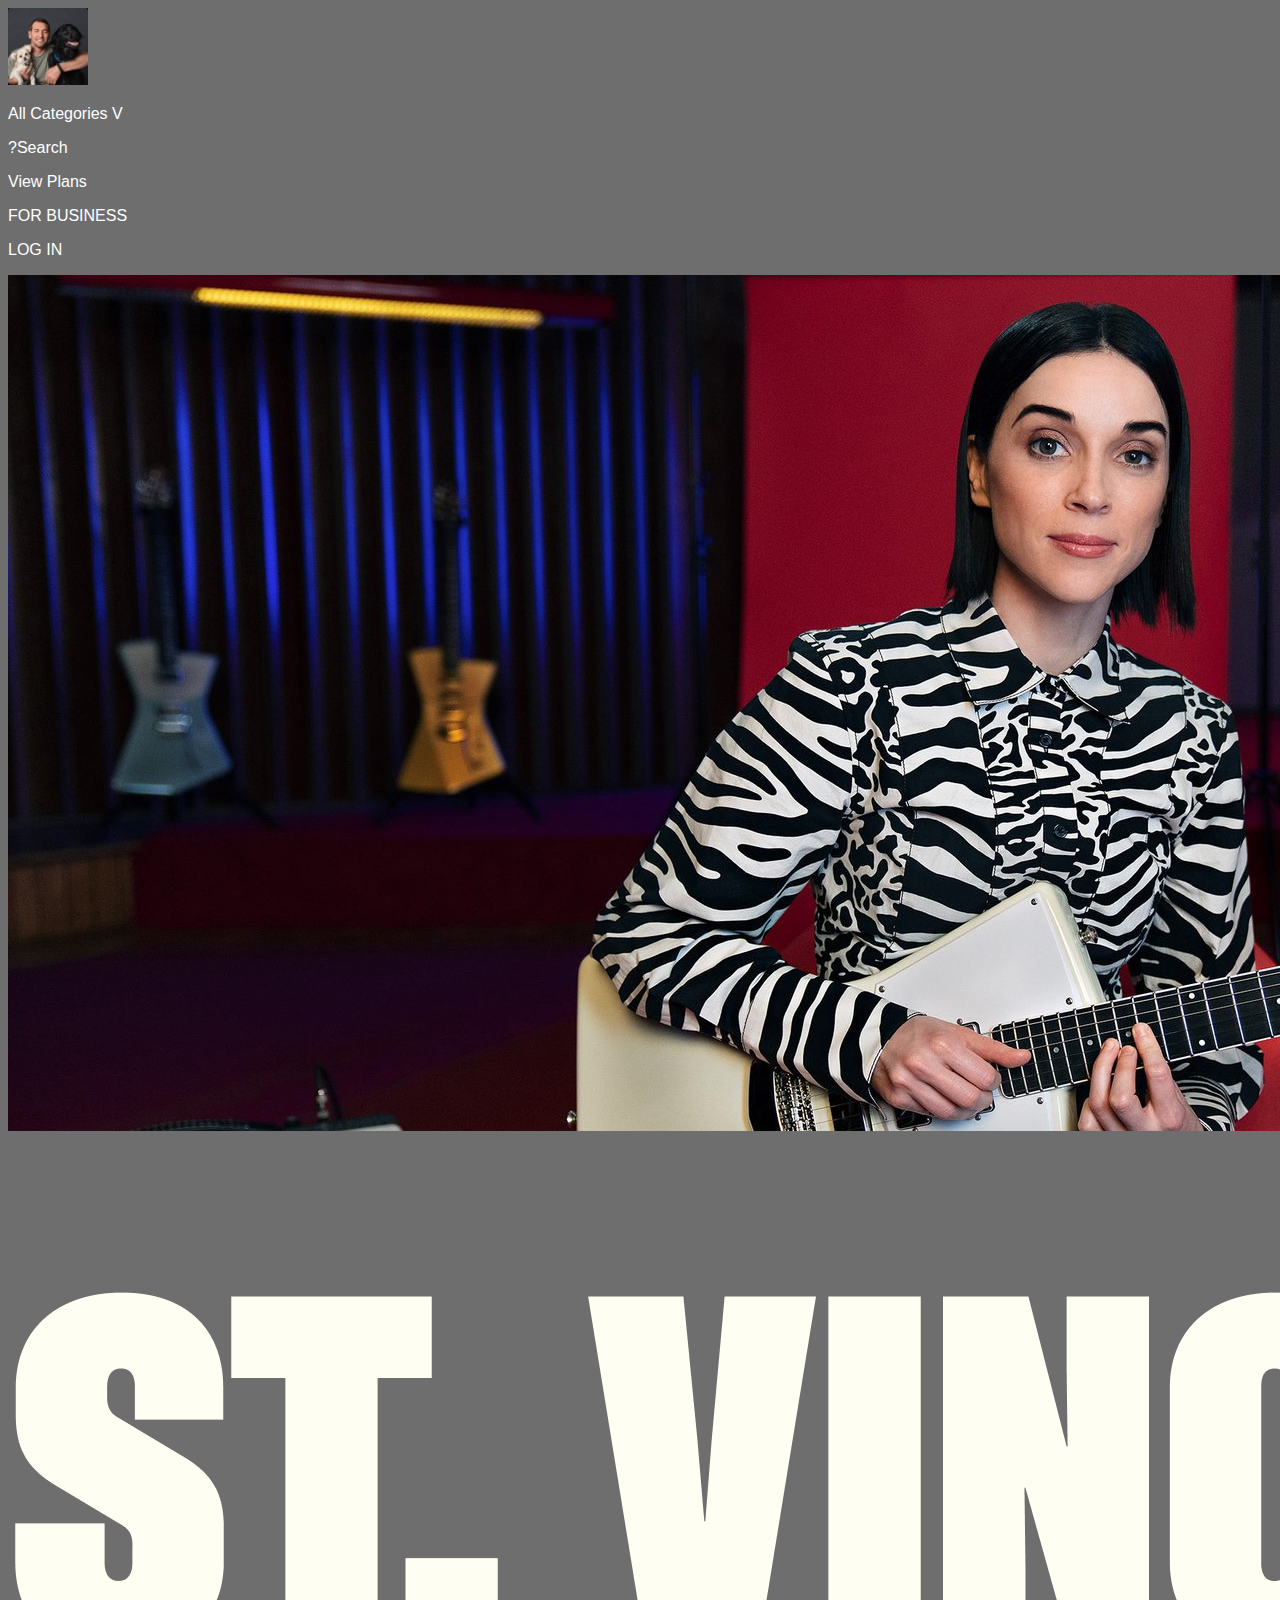
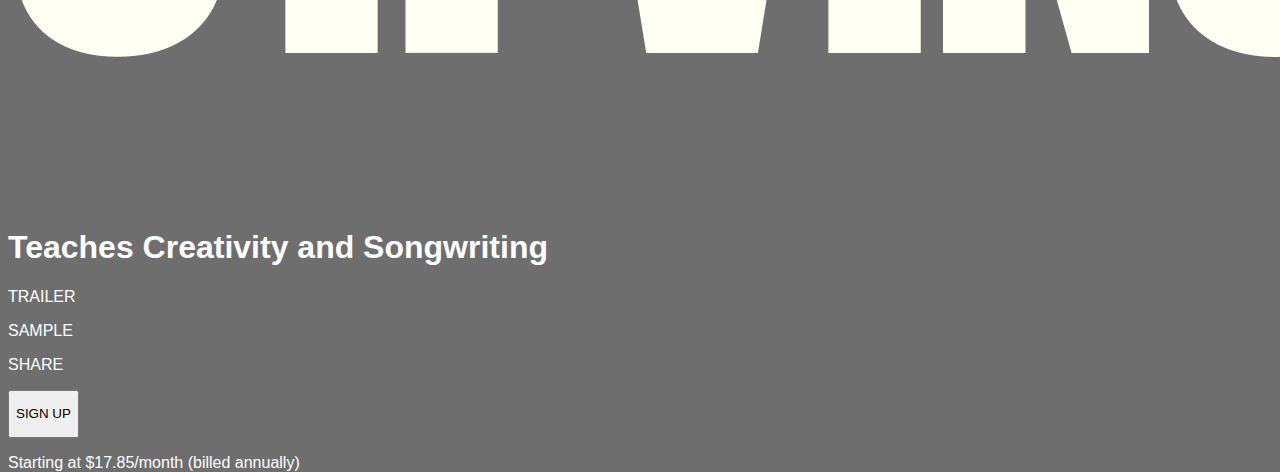
==== pagina2.html @ d699eecd "Empecé a hacer la segunda página, pero sigo sin poner los iconos" ====
<!DOCTYPE html>
<html lang="en">
<head>

    <meta charset="UTF-8">
    <meta http-equiv="X-UA-Compatible" content="IE=edge">
    <meta name="viewport" content="width=device-width, initial-scale=1.0">
    <link rel="stylesheet" href="estilopagina2.css">
    <title>MasterClass | St. Vincent Teaches Creativity and Songwriting</title>

</head>
    <!--| --------------------------------------------------------- |-->
    <!--| ---------------------------------------- |-->
    <!--| ----------------------- |-->
<body>
    

    <header>

        <nav>

            <div class="nav-div_contenedor_nav">


                <div>
                    <img src="imagenes/miniatura1.jpg" alt="logo masterclass">
                </div>

                <!--| ----------------------------------- |-->

                <div>


                    <p>All Categories <span>V</span></p>
                    <!--| ----------------------- |-->
                    <p><span>?</span>Search</p>
                    <!--| ----------------------- |-->
                    <p>View Plans</p>


                </div>

                <!--| ----------------------------------- |-->

                <div>


                    <p>FOR BUSINESS</p>
                    <!--| ----------------------- |-->
                    <p>LOG IN</p>    


                </div>


            </div>

        </nav>


        <!--| ----------------------------------- |-->

        <div id="portada" class="contenedor">


            <img src="St Vincent/Imagenes/Portada St Vincent.jpg" alt="St. Vincent">
            <!--| ----------------------- |-->
            <div id="portada-div_contenedor_titulos">


                <div>


                    <img src="St Vincent/Imagenes/Letras/Sr Vincent Letras.png" alt="Titulo St. Vincent">


                </div>

                <!--| ----------------------------------- |-->

                <div>
                    <!--| barra |-->
                </div>

                <!--| ----------------------------------- |-->

                <div>


                    <h1>
                        Teaches Creativity and Songwriting
                    </h1>


                </div>


            </div>

            <!--| ----------------------------------- |-->

            <div id="portada-div_contenedor_botones">


                <div>


                    <div>
                        <!--| imagen svg |-->
                    </div>

                    <!--| ----------------------------------- |-->

                    <div>
                        <p>TRAILER</p>
                    </div>


                </div>

                <!--| ----------------------------------- |-->

                <div>

    
                    <div>
                        <!--| imagen svg |-->
                    </div>

                    <!--| ----------------------------------- |-->

                    <div>
                        <p>SAMPLE</p>
                    </div>
    

                </div>

                <!--| ----------------------------------- |-->

                <div>

        
                    <div>
                        <!--| imagen svg |-->
                    </div>

                    <!--| ----------------------------------- |-->

                    <div>
                        <p>SHARE</p>
                    </div> 
        

                </div>


            </div>

            <!--| ----------------------------------- |-->

            <div class="contenedor">


                <div>
                    <button class="boton_rojo">
                        <p>SIGN UP</p>
                    </button>
                </div>

                <!--| ----------------------------------- |-->

                <div>
                    <p>Starting at $17.85/month (billed annually)</p>
                </div>


            </div>


        </div>

    </header>


    <!--| --------------------------------------------------------- |-->


    <main>


    </main>


</body>
</html>
---- estilopagina2.css ----
*{
    font-family: "Sohne", "Helvetica", "Arial", sans-serif;
}
*::selection{
    background-color: rgba(255, 255, 255, 0.507);
}
html, body{
    height: 100%;
}
body{
    background-color: rgb(110, 110, 110);
    color:#ffffff
}

/*-------------------------||-------------------------*/

/*-------------------------||-------------------------*/
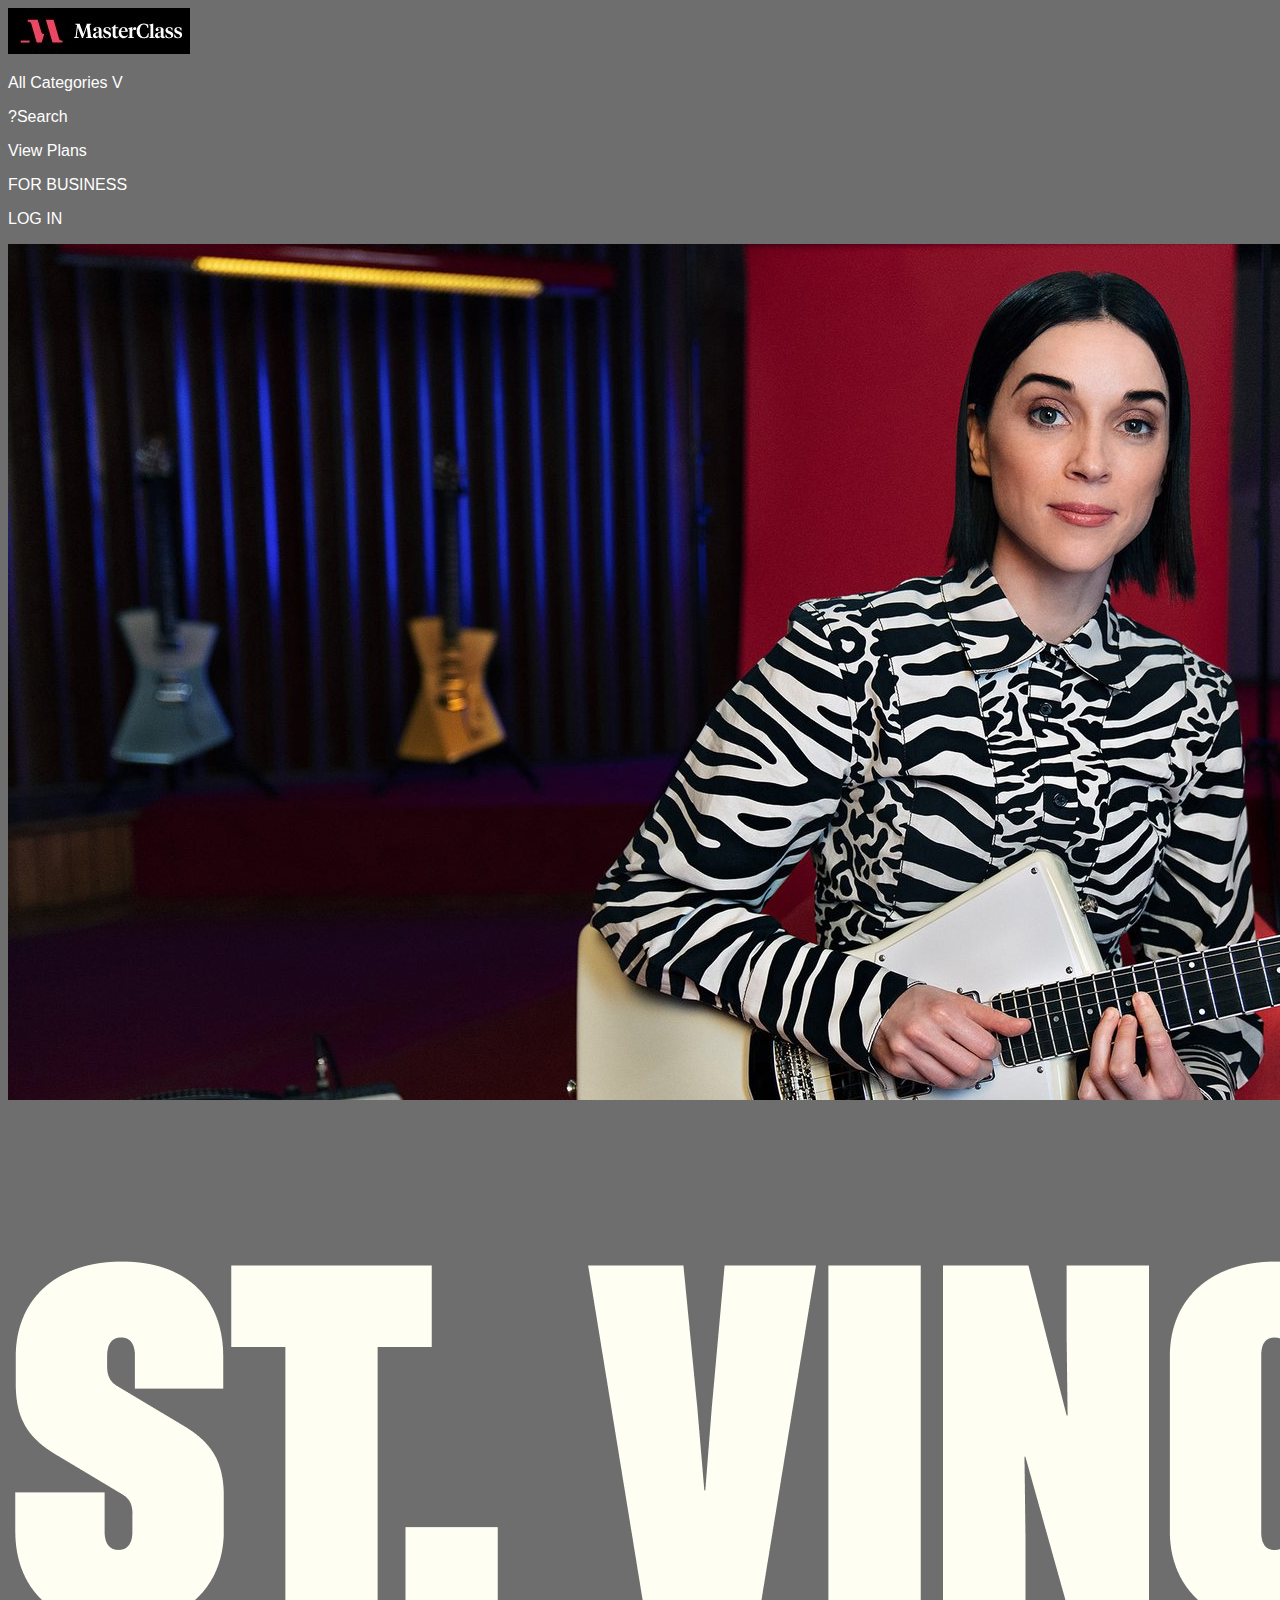
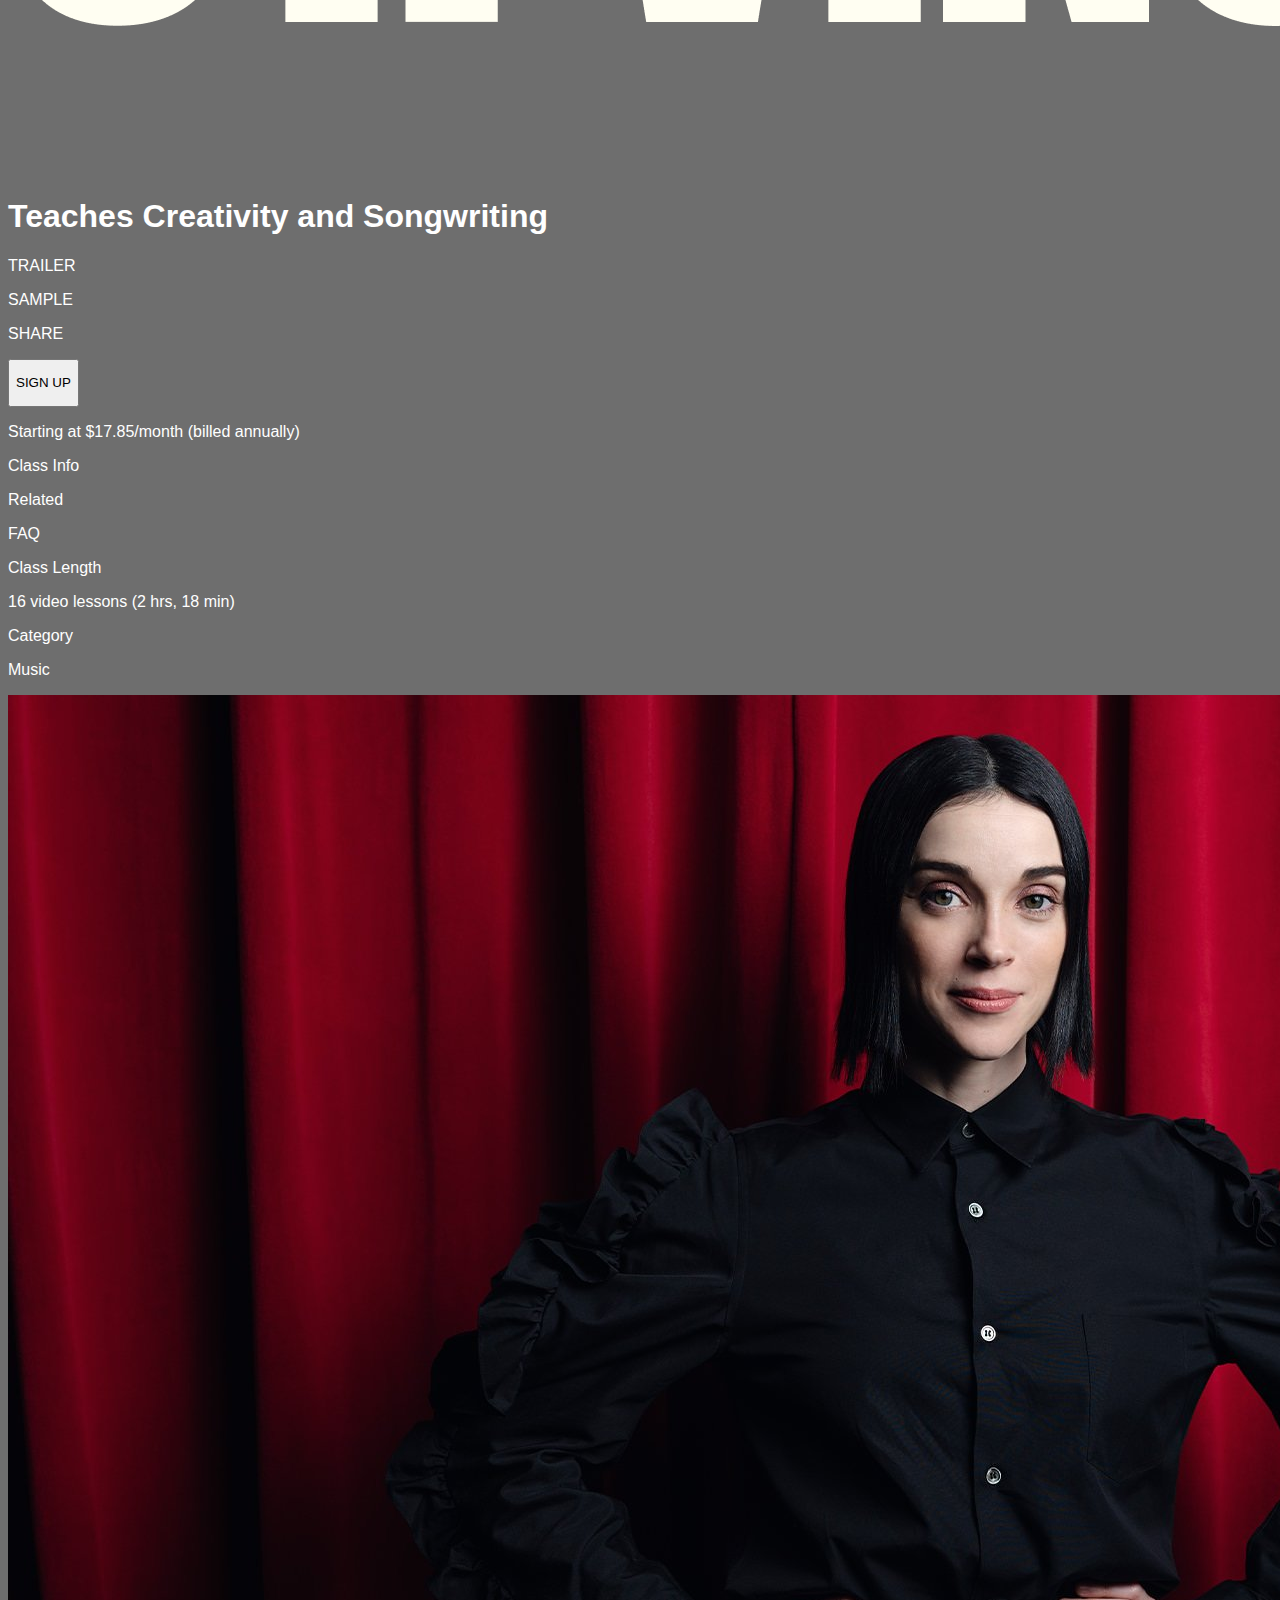
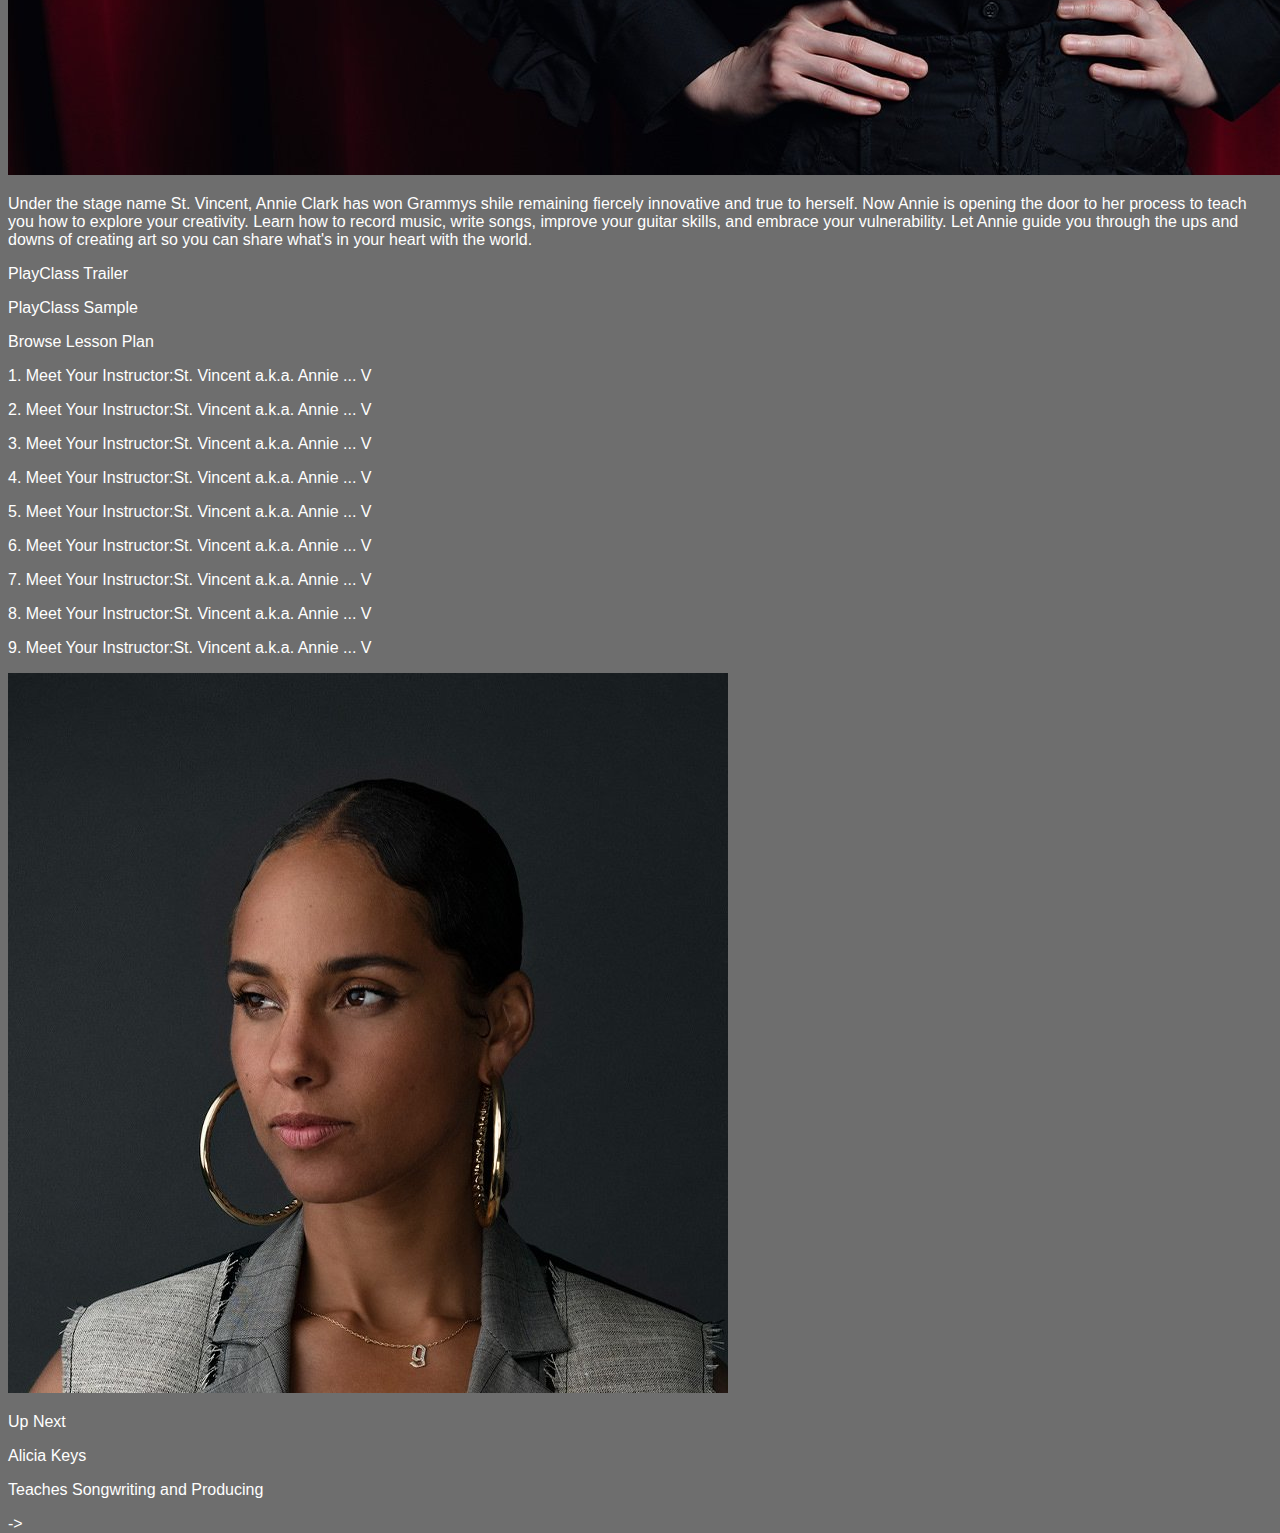
==== commit 73f8ba73: "hice la portada y la primera section" ====
--- a/pagina2.html
+++ b/pagina2.html
@@ -23,31 +23,31 @@
 
 
                 <div>
-                    <img src="imagenes/miniatura1.jpg" alt="logo masterclass">
-                </div>
-
-                <!--| ----------------------------------- |-->
-
-                <div>
-
-
-                    <p>All Categories <span>V</span></p>
+                    <img src="imagenes/logo.jpg" alt="logo masterclass">
+                </div>
+
+                <!--| ----------------------------------- |-->
+
+                <div>
+
+
+                    <p class="texto_blanco">All Categories <span>V</span></p>
                     <!--| ----------------------- |-->
-                    <p><span>?</span>Search</p>
+                    <p class="texto_blanco"><span>?</span>Search</p>
                     <!--| ----------------------- |-->
-                    <p>View Plans</p>
-
-
-                </div>
-
-                <!--| ----------------------------------- |-->
-
-                <div>
-
-
-                    <p>FOR BUSINESS</p>
+                    <p class="texto_blanco">View Plans</p>
+
+
+                </div>
+
+                <!--| ----------------------------------- |-->
+
+                <div>
+
+
+                    <p class="texto_blanco">FOR BUSINESS</p>
                     <!--| ----------------------- |-->
-                    <p>LOG IN</p>    
+                    <p class="texto_blanco">LOG IN</p>    
 
 
                 </div>
@@ -87,7 +87,7 @@
                 <div>
 
 
-                    <h1>
+                    <h1 class="texto_blanco">
                         Teaches Creativity and Songwriting
                     </h1>
 
@@ -106,13 +106,13 @@
 
 
                     <div>
-                        <!--| imagen svg |-->
+                        <!--| imagen trailer svg |-->
                     </div>
 
                     <!--| ----------------------------------- |-->
 
                     <div>
-                        <p>TRAILER</p>
+                        <p class="texto_blanco">TRAILER</p>
                     </div>
 
 
@@ -124,13 +124,13 @@
 
     
                     <div>
-                        <!--| imagen svg |-->
+                        <!--| imagen sample svg |-->
                     </div>
 
                     <!--| ----------------------------------- |-->
 
                     <div>
-                        <p>SAMPLE</p>
+                        <p class="texto_blanco">SAMPLE</p>
                     </div>
     
 
@@ -142,13 +142,13 @@
 
         
                     <div>
-                        <!--| imagen svg |-->
+                        <!--| imagen share svg |-->
                     </div>
 
                     <!--| ----------------------------------- |-->
 
                     <div>
-                        <p>SHARE</p>
+                        <p class="texto_blanco">SHARE</p>
                     </div> 
         
 
@@ -164,14 +164,14 @@
 
                 <div>
                     <button class="boton_rojo">
-                        <p>SIGN UP</p>
+                        <p class="texto_blanco">SIGN UP</p>
                     </button>
                 </div>
 
                 <!--| ----------------------------------- |-->
 
                 <div>
-                    <p>Starting at $17.85/month (billed annually)</p>
+                    <p class="texto_gris_claro">Starting at $17.85/month (billed annually)</p>
                 </div>
 
 
@@ -189,6 +189,272 @@
     <main>
 
 
+
+        <nav>
+
+    
+            <div id="nav-main-contenedor_nav">
+
+
+                    <div>
+                        <p>
+                            Class Info
+                        </p>
+
+                    </div>
+
+                    <!--| ----------------------- |-->
+                    <div>
+
+                        <p>
+                            Related
+                        </p>
+
+                    </div>
+
+                    <!--| ----------------------- |-->
+                    <div>
+
+                        <p>
+                            FAQ
+                        </p>
+
+                    </div>
+
+
+            </div>
+
+
+        </nav>
+
+
+        <!--| --------------------------------------------------------- |-->
+
+
+        <section class="section">
+
+
+            <div id="Clases-div_contenedor_clases">
+
+
+                <div>
+                    
+
+                    <div>
+                        
+                        <p class="texto_gris">
+                            Class Length
+                        </p>
+                        <!--| ----------------------- |-->
+                        <p class="texto_blanco">
+                            16 video lessons (2 hrs, 18 min)
+                        </p>
+                    
+                    </div>
+
+                    <!--| ----------------------------------- |-->
+
+                    <div>
+                        
+                        <p class="texto_gris">
+                            Category
+                        </p>
+                        <!--| ----------------------- |-->
+                        <p class="texto_blanco">
+                            Music
+                        </p>
+                    
+                    </div>
+
+
+                </div>
+
+                <!--| ----------------------------------- |-->
+
+                <div>
+
+
+                    <div>
+
+
+                        <!--| video |-->
+                        <img src="St Vincent/Imagenes/Portada video.jpg" alt="">
+                        <!--| ----------------------- |-->
+                        <p class="texto_gris">
+                            Under the stage name St. Vincent, Annie Clark has won Grammys shile remaining fiercely innovative and true to herself. Now Annie is opening the door to her process to teach you how to explore your creativity. Learn how to record music, write songs, improve your guitar skills, and embrace your vulnerability. Let Annie guide you through the ups and downs of creating art so you can share what's in your heart with the world.
+                        </p>
+
+
+                    </div>
+
+                    <!--| ----------------------------------- |-->
+
+                    <div>
+
+
+                        <div>
+
+
+                            <div class="contenedor_redondeado_gris">
+
+
+                                <p class="texto_blanco">
+                                    <span>Play</span>Class Trailer
+                                </p>
+
+
+                            </div>
+
+                            <!--| ----------------------- |-->
+
+                            <div class="contenedor_redondeado_gris">
+
+
+                                <p class="texto_blanco">
+                                    <span>Play</span>Class Sample
+                                </p>
+
+
+                            </div>
+
+
+                        </div>
+
+
+                        <!--| ----------------------------------- |-->
+
+
+                        <div>
+
+
+                            <p class="texto_blanco">Browse Lesson Plan</p>
+                            <!--| ----------------------- |-->
+                            <div class="contenedor_redondeado_gris">
+
+
+                                <p class="texto_blanco">
+                                    <span>1.</span>
+                                    Meet Your Instructor:St. Vincent a.k.a. Annie ...
+                                    <span>V</span>
+                                </p>
+                                <!--| ----------------------- |-->
+                                <p class="texto_blanco">
+                                    <span>2.</span>
+                                    Meet Your Instructor:St. Vincent a.k.a. Annie ...
+                                    <span>V</span>
+                                </p>
+                                <!--| ----------------------- |-->
+                                <p class="texto_blanco">
+                                    <span>3.</span>
+                                    Meet Your Instructor:St. Vincent a.k.a. Annie ...
+                                    <span>V</span>
+                                </p>
+                                <!--| ----------------------- |-->
+                                <p class="texto_blanco">
+                                    <span>4.</span>
+                                    Meet Your Instructor:St. Vincent a.k.a. Annie ...
+                                    <span>V</span>
+                                </p>
+                                <!--| ----------------------- |-->
+                                <p class="texto_blanco">
+                                    <span>5.</span>
+                                    Meet Your Instructor:St. Vincent a.k.a. Annie ...
+                                    <span>V</span>
+                                </p>
+                                <!--| ----------------------- |-->
+                                <p class="texto_blanco">
+                                    <span>6.</span>
+                                    Meet Your Instructor:St. Vincent a.k.a. Annie ...
+                                    <span>V</span>
+                                </p>
+                                <!--| ----------------------- |-->
+                                <p class="texto_blanco">
+                                    <span>7.</span>
+                                    Meet Your Instructor:St. Vincent a.k.a. Annie ...
+                                    <span>V</span>
+                                </p>
+                                <!--| ----------------------- |-->
+                                <p class="texto_blanco">
+                                    <span>8.</span>
+                                    Meet Your Instructor:St. Vincent a.k.a. Annie ...
+                                    <span>V</span>
+                                </p>
+                                <!--| ----------------------- |-->
+                                <p class="texto_blanco">
+                                    <span>9.</span>
+                                    Meet Your Instructor:St. Vincent a.k.a. Annie ...
+                                    <span>V</span>
+                                </p>
+
+
+                            </div>
+
+                            <!--| ----------------------- |-->
+
+                            <div>
+
+
+                                <div>
+
+
+                                    <img class="img_redondeada" src="St Vincent/Imagenes/Miniatura siguiente clase.jpg" alt="">
+
+
+                                </div>
+
+                                <!--| ----------------------------------- |-->
+
+                                <div>
+
+
+                                    <div>
+
+
+                                        <p class="texto_gris">Up Next</p>
+                                        <!--| ----------------------- |-->
+                                        <p class="texto_blanco">Alicia Keys</p>
+                                        <!--| ----------------------- |-->
+                                        <p class="texto_gris_claro">Teaches Songwriting and Producing</p>
+
+
+                                    </div>
+
+                                    <!--| ----------------------------------- |-->
+
+                                    <div>
+
+
+                                        <span>-></span>
+
+
+                                    </div>
+                                    
+
+                                </div>
+
+
+                            </div>
+
+
+                        </div>
+
+
+                        <!--| ----------------------------------- |-->
+
+
+                        <div></div>
+
+
+                    </div>
+
+
+                </div>
+
+
+            </div>
+
+
+        </section>
     </main>
 
 
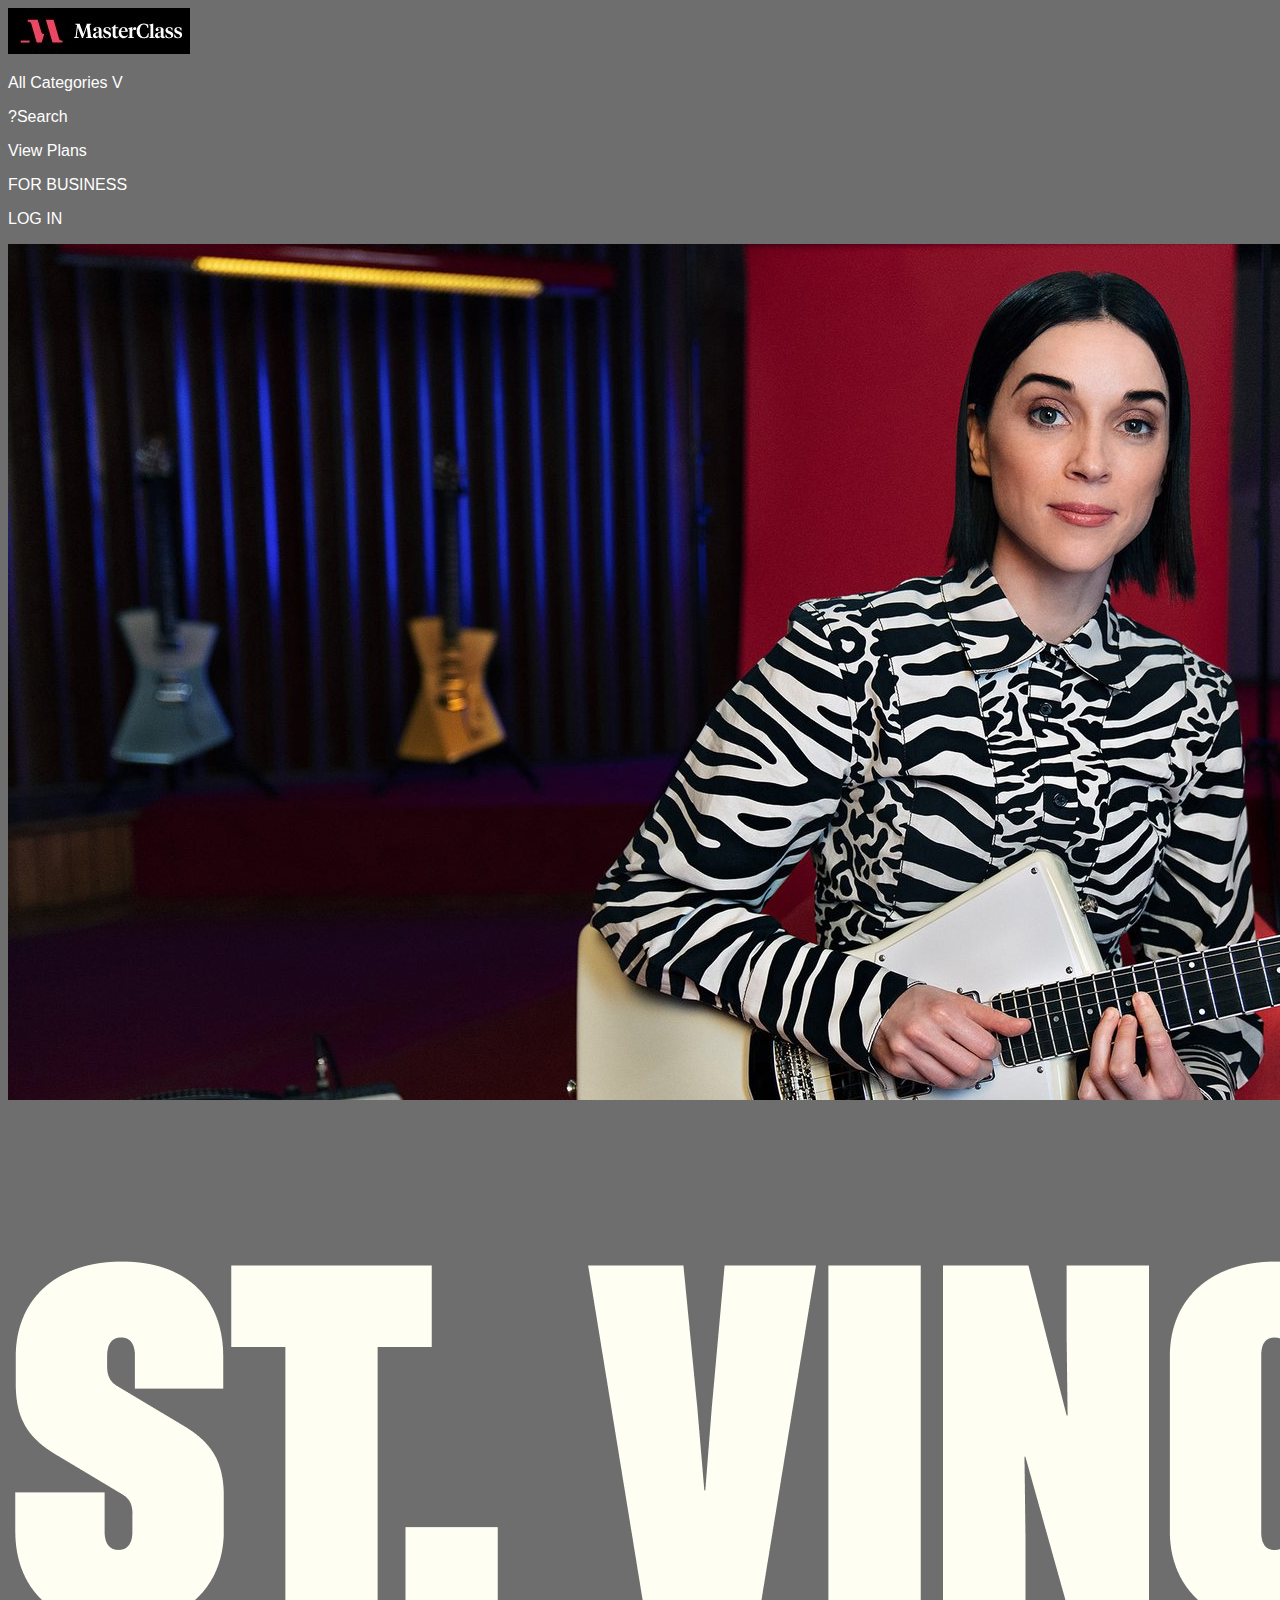
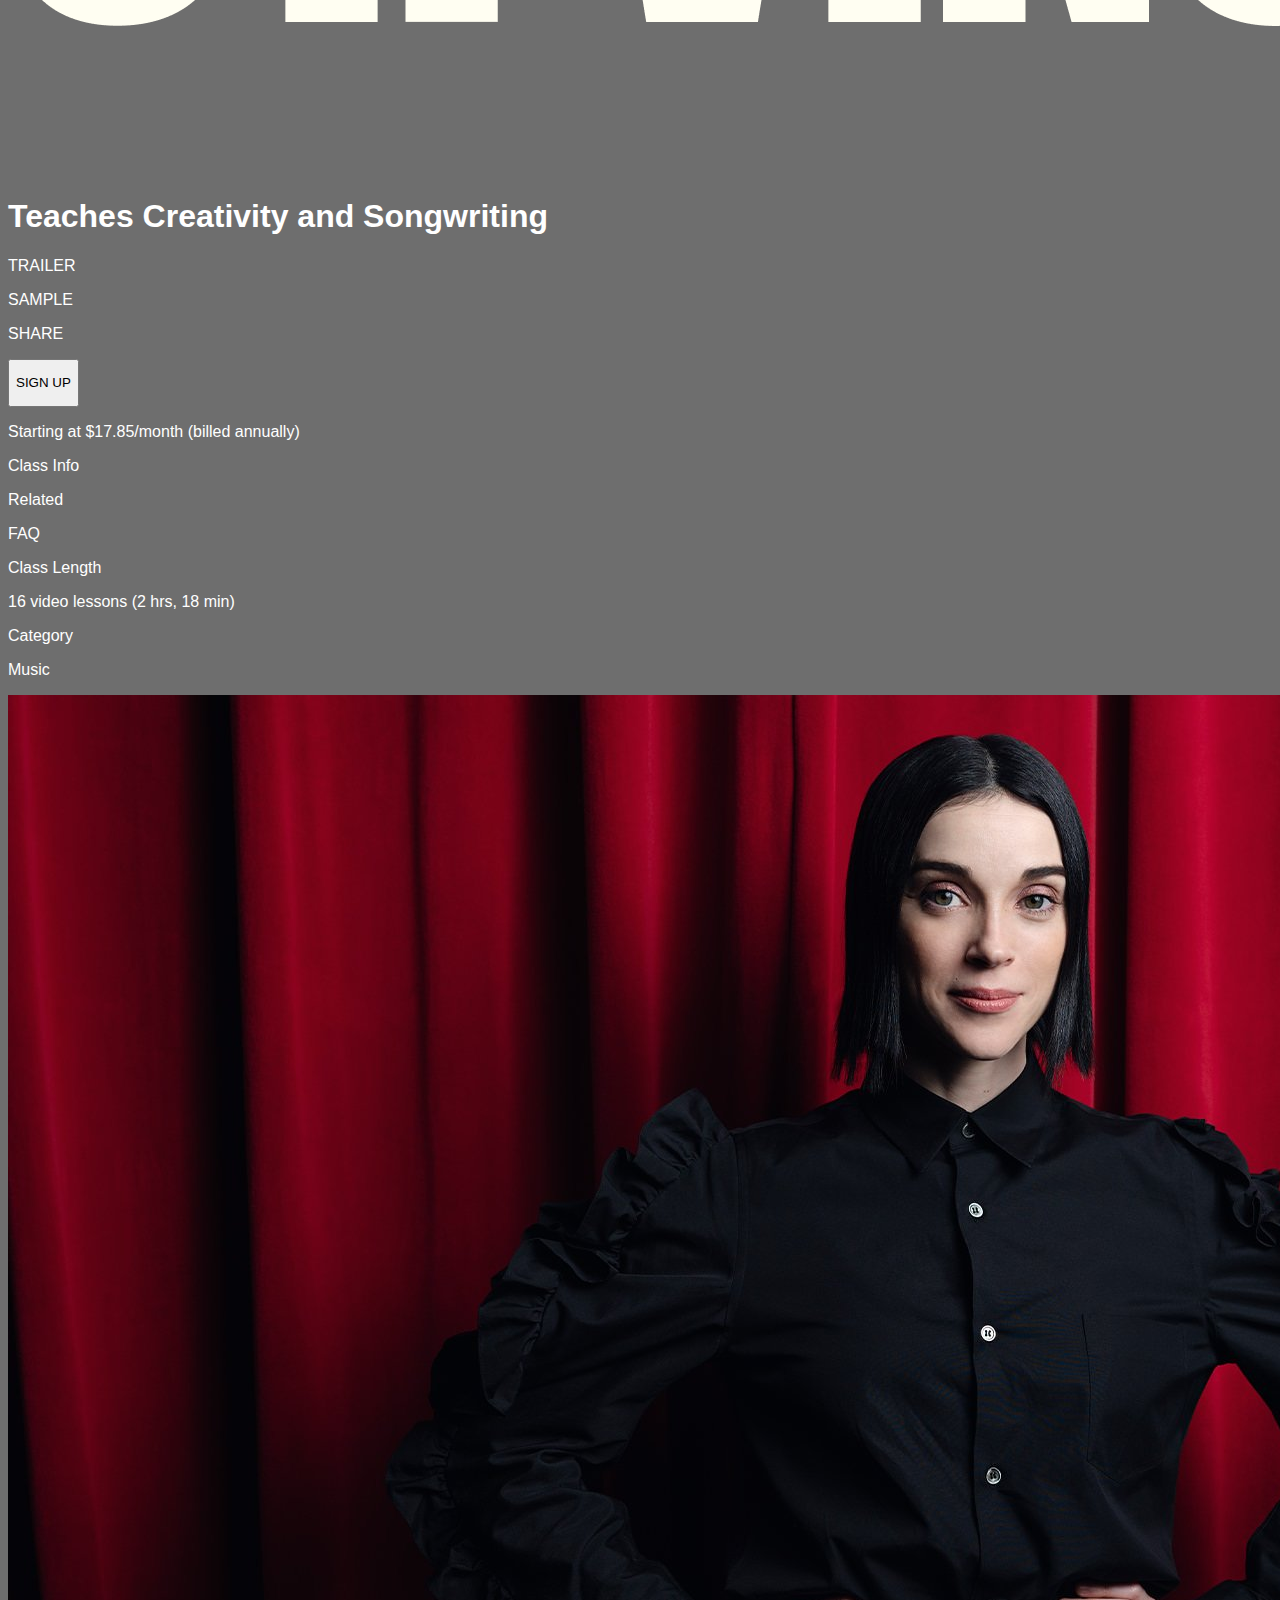
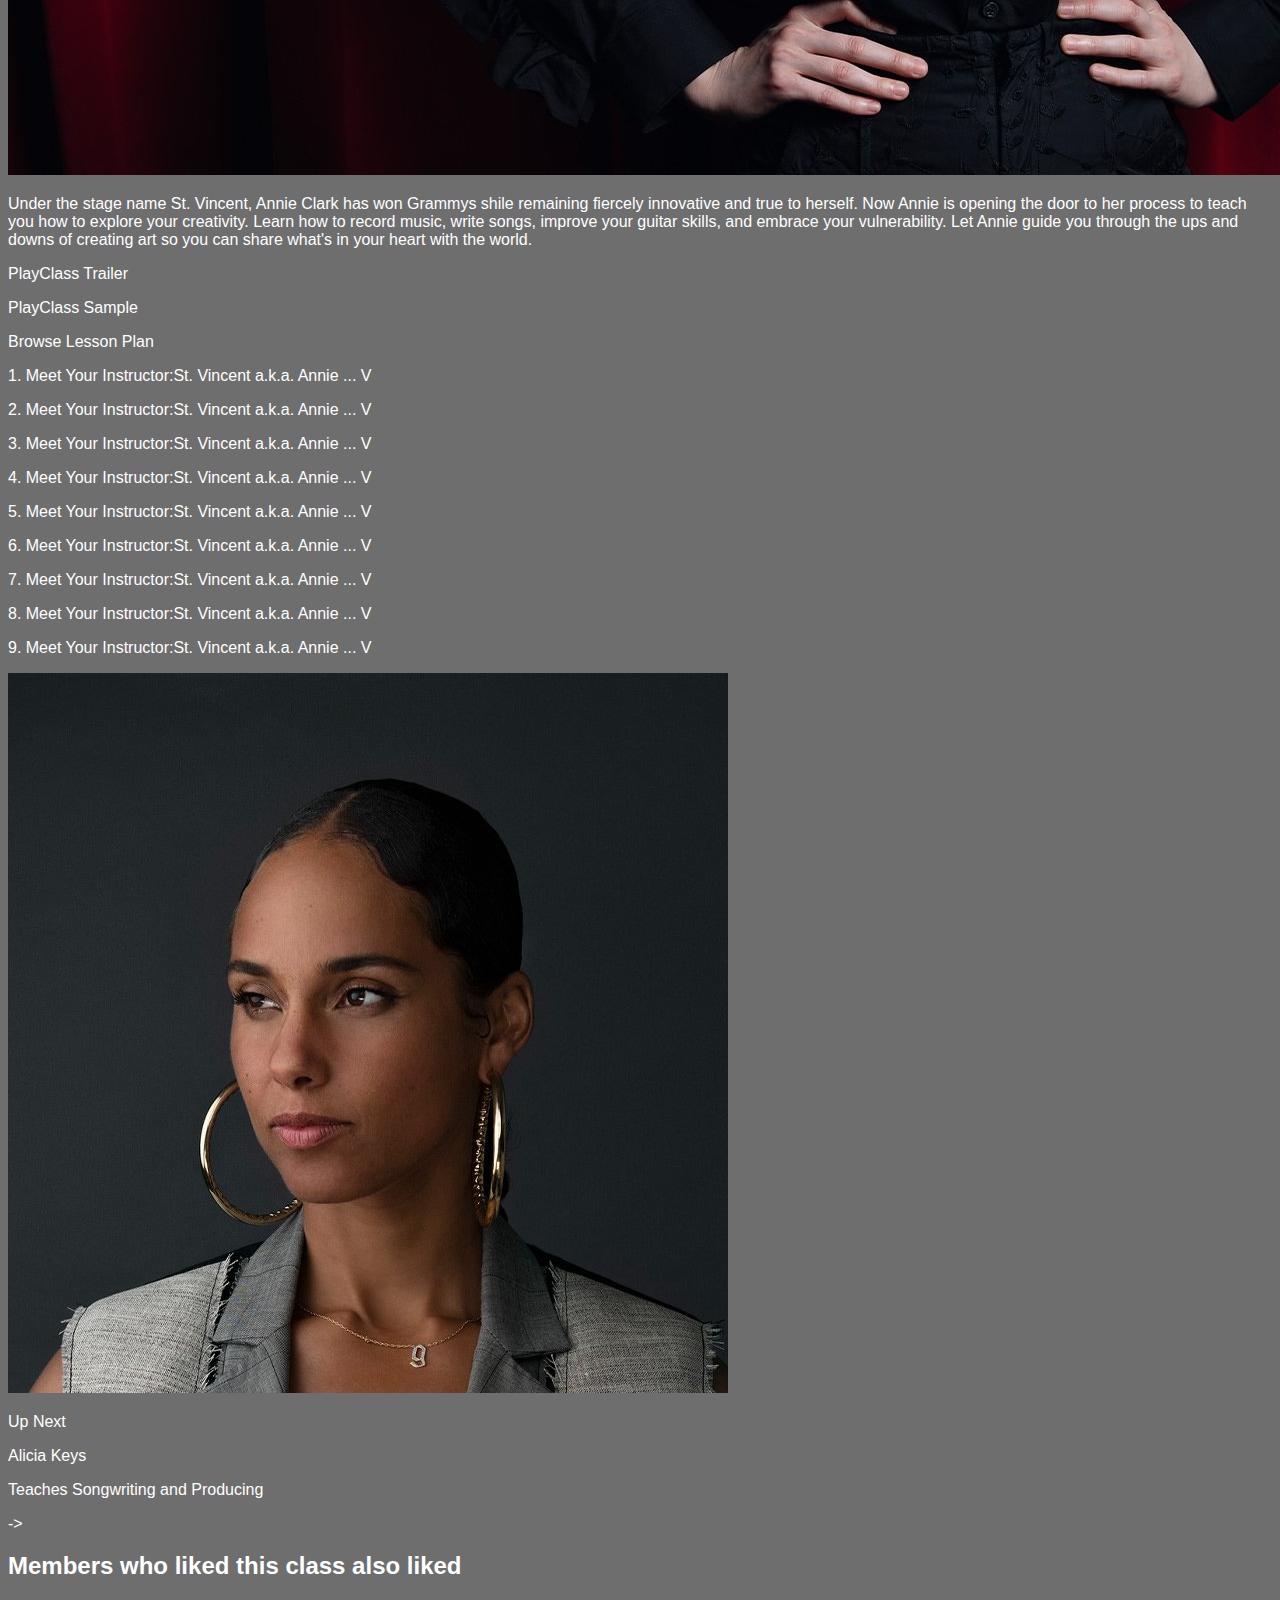
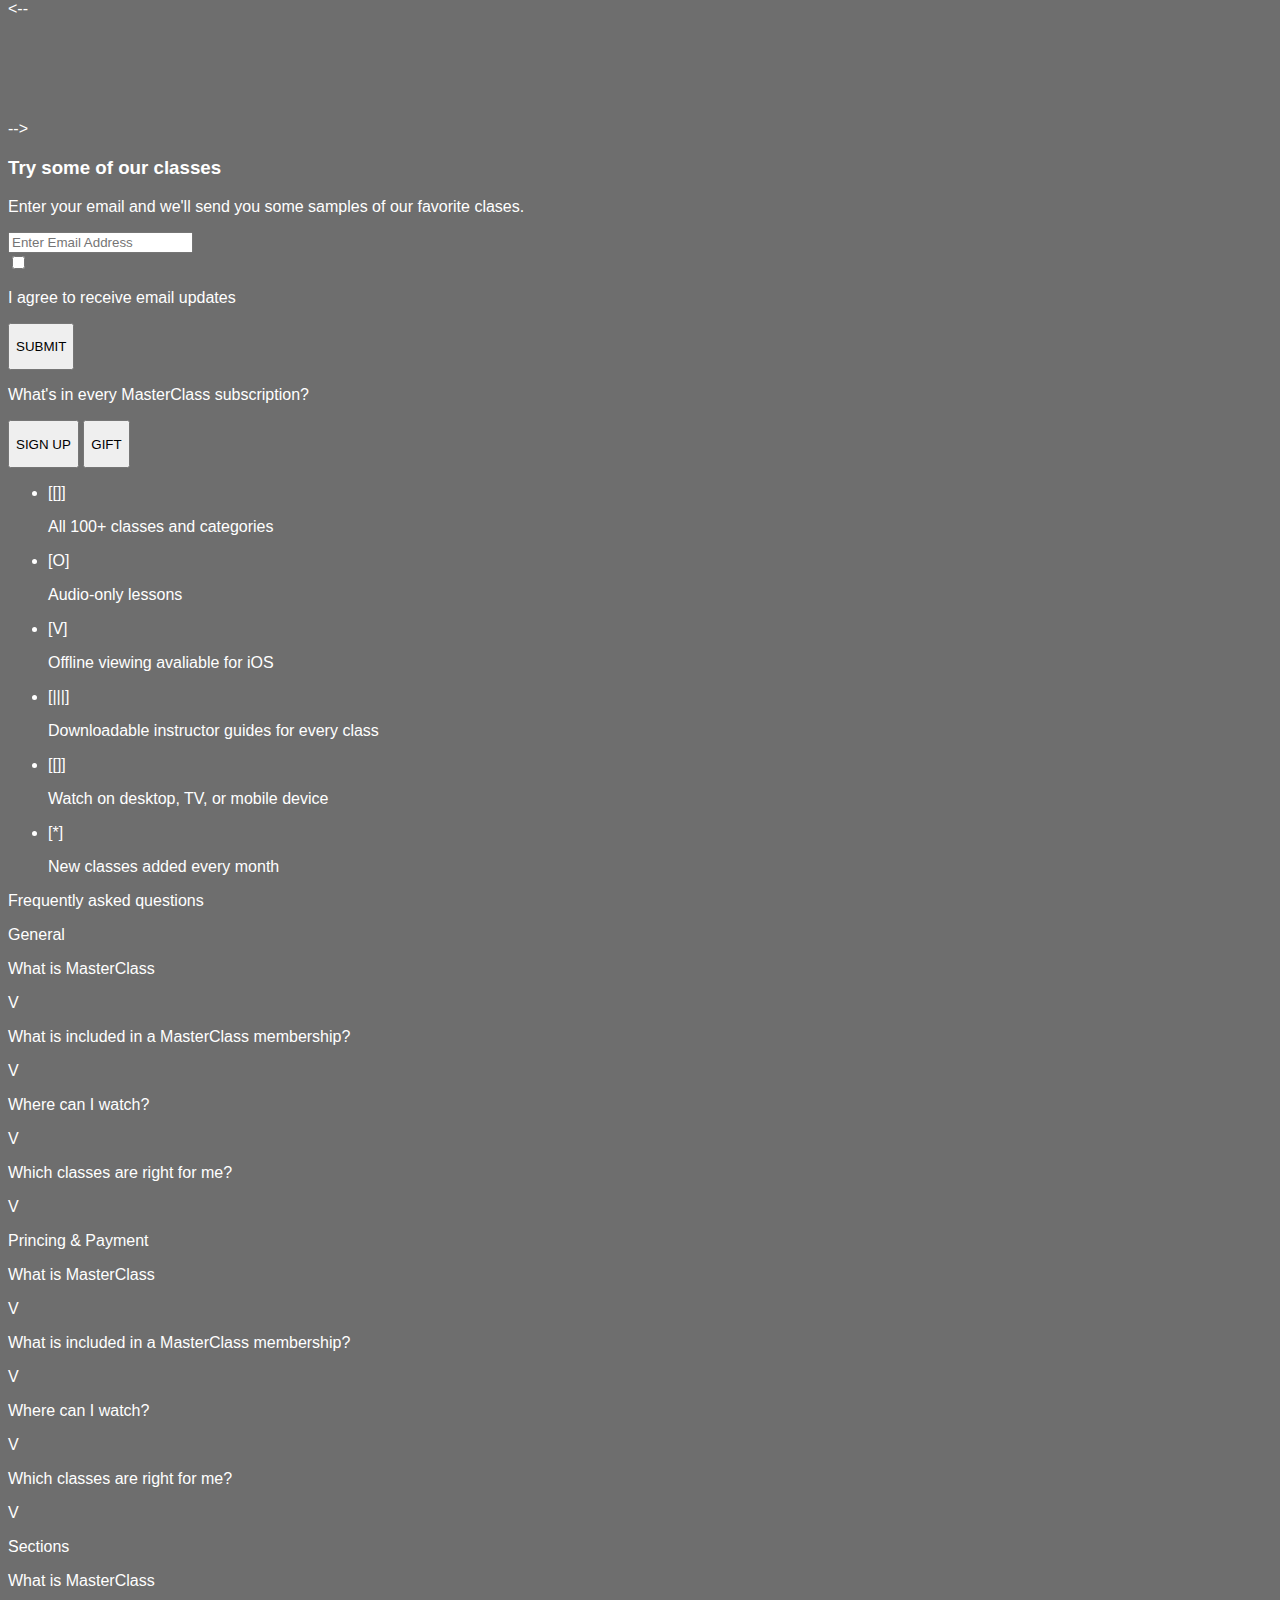
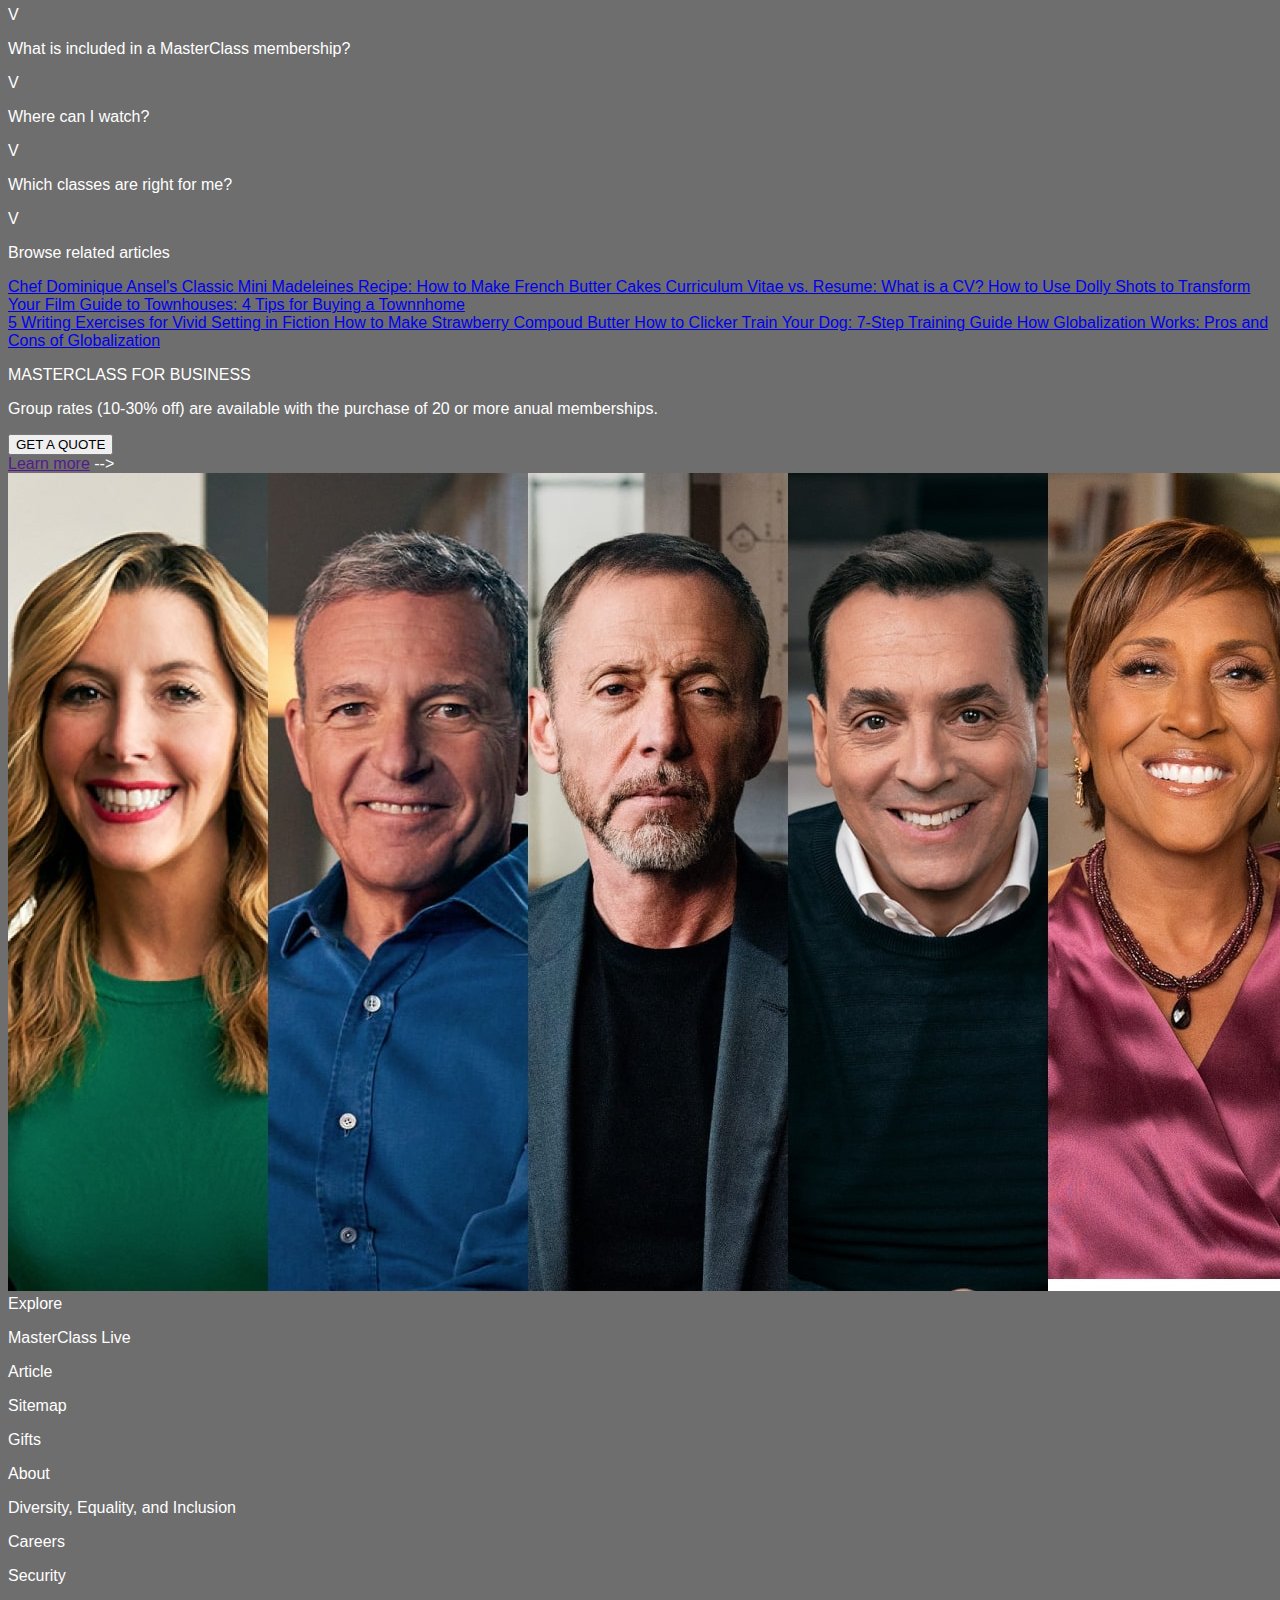
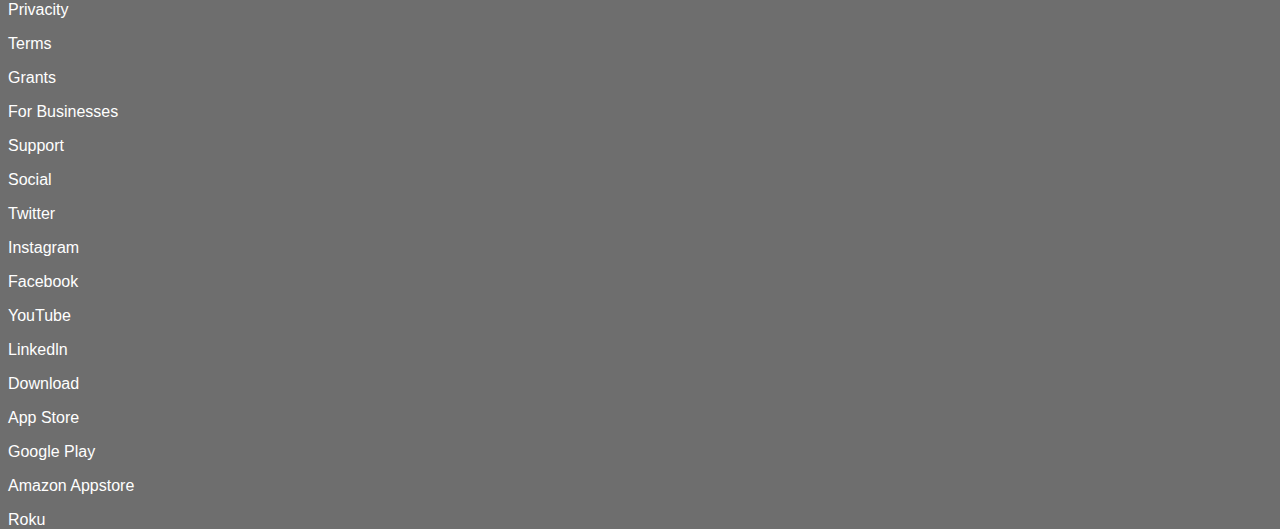
==== commit 7f3fe5b9: "Terminé el html de la segunda página (St. Vincent)" ====
--- a/pagina2.html
+++ b/pagina2.html
@@ -439,10 +439,456 @@
                         </div>
 
 
+                    </div>
+
+
+                </div>
+
+
+            </div>
+
+
+        </section>
+
+        <!--| --------------------------------------------------------- |-->
+
+        <section class="section">
+
+
+            <div id="otras-clases-div_contenedor">
+
+
+                <div>
+
+
+                    <h2 class="texto_blanco">
+                        Members who liked this class also liked
+                    </h2>
+
+
+                </div>
+
+                <!--| ----------------------------------- |-->
+
+                <div>
+
+
+                    <span><--</span>
+
+                    <!--| ----------------------------------- |-->
+
+                    <div class="otras_clases">
+
+
+                        <img src="" alt="">
+                        <!--| ----------------------- |-->
+                        <p class="texto_blanco"></p>
+                        <!--| ----------------------- |-->
+                        <p class="texto_gris"></p>
+                    
+
+                    </div>
+                    <!--| ----------------------- |-->
+                    <div class="otras_clases">
+
+
+                        <img src="" alt="">
+                        <!--| ----------------------- |-->
+                        <p class="texto_blanco"></p>
+                        <!--| ----------------------- |-->
+                        <p class="texto_gris"></p>
+                    
+
+                    </div>
+                    <!--| ----------------------- |-->
+                    <div class="otras_clases">
+
+
+                        <img src="" alt="">
+                        <!--| ----------------------- |-->
+                        <p class="texto_blanco"></p>
+                        <!--| ----------------------- |-->
+                        <p class="texto_gris"></p>
+                    
+
+                    </div>
+
+                    <!--| ----------------------------------- |-->
+
+                    <span>--></span>
+
+
+                </div>
+
+
+            </div>
+
+            
+        </section>
+
+        <!--| --------------------------------------------------------- |-->
+
+        <section class="section">
+
+
+            <div class="registro-div_contenedor">
+
+
+                <div>
+
+
+                    <h3 class="texto_blanco">
+                        Try some of our classes
+                    </h3>
+                    <!--| ----------------------- |-->
+                    <p class="texto_gris">
+                        Enter your email and we'll send you some samples of our favorite clases.
+                    </p>
+
+
+                </div>
+
+                <!--| ----------------------- |-->
+
+                <div>
+
+
+                    <input 
+                        type="text" 
+                        class="entrada_de_texto" 
+                        placeholder="Enter Email Address">
+                    <!--| ----------------------- |-->
+                    <div>
+
+
+                        <input type="checkbox">
+                        <!--| ----------------------- |-->
+                        <p class="texto_gris_claro">
+                            I agree to receive email updates
+                        </p>
+
+
+                    </div>
+                    <!--| ----------------------- |-->
+                    <button class="boton_negro">
+
+
+                        <p class="texto_gris">
+                            SUBMIT
+                        </p>
+
+
+                    </button>
+
+
+                </div>
+
+
+            </div>
+
+
+        </section>
+
+        <!--| --------------------------------------------------------- |-->
+
+        <section class="section">
+
+
+            <div id="suscripcion-div_contenedor">
+
+
+                <div>
+
+
+                    <div>
+
+
+                        <p class="texto_blanco">
+                            What's in every MasterClass subscription?
+                        </p>
+
+
+                    </div>
+                    <!--| ----------------------- |-->
+                    <div>
+
+
+                        <button class="boton_rojo">
+
+
+                            <p class="texto_blanco">
+                                SIGN UP
+                            </p>
+
+
+                        </button>
+                        <!--| ----------------------- |-->
+                        <button class="boton_negro">
+
+
+                            <p class="texto_blanco">
+                                GIFT
+                            </p>
+
+
+                        </button>
+
+
+                    </div>
+
+
+                </div>
+                <!--| ----------------------- |-->
+                <div>
+
+
+                    <ul class="suscripcion-ul_multimedia">
+
+
+                        <li>
+                            <span>[[]]</span>
+                            <p class="texto_blanco">
+                                All 100+ classes and categories
+                            </p>
+                        </li>
+                        <!--| ----------------------- |-->
+                        <li>
+                            <span>[O]</span>
+                            <p class="texto_blanco">
+                                Audio-only lessons
+                            </p>
+                        </li>
+                        <!--| ----------------------- |-->
+                        <li>
+                            <span>[V]</span>
+                            <p class="texto_blanco">
+                                Offline viewing avaliable for iOS
+                            </p>
+                        </li>
+                        <!--| ----------------------- |-->
+                        <li>
+                            <span>[|||]</span>
+                            <p class="texto_blanco">
+                                Downloadable instructor guides for every class
+                            </p>
+                        </li>
+                        <!--| ----------------------- |-->
+                        <li>
+                            <span>[[]]</span>
+                            <p class="texto_blanco">
+                                Watch on desktop, TV, or mobile device
+                            </p>
+                        </li>
+                        <!--| ----------------------- |-->
+                        <li>
+                            <span>[*]</span>
+                            <p class="texto_blanco">
+                                New classes added every month
+                            </p>
+                        </li>
+
+
+                    </ul>
+
+
+                </div>
+
+
+            </div>
+
+
+        </section>
+
+
+        <!--| --------------------------------------------------------- |-->
+
+
+        <section class="preguntas-frecuentes">
+
+
+            <div class="preguntas-frecuencias-div">
+
+
+                <p class="titulo_blanco">
+                Frequently asked questions
+                </p>
+                <!--| ----------------------------------- |-->
+                <div class="preguntas-frecuentes_contenedor_preguntas_frecuentas">
+
+
+                    <p class="texto_gris_claro">
+                        General
+                    </p>
+
+                    <!--| ----------------------- |-->
+
+                    <div>
+
+                        <div class="contenedor_redondeado_gris">
+
+
+                            <p class="texto_blanco">
+                                What is MasterClass
+                            </p>
+                            <!--| ----------------------- |-->
+                            <span>V</span>
+
+
+                        </div>
                         <!--| ----------------------------------- |-->
-
-
-                        <div></div>
+                        <div class="contenedor_redondeado_gris">
+
+
+                            <p class="texto_blanco">
+                                What is included in a MasterClass membership?
+                            </p>
+                            <!--| ----------------------- |-->
+                            <span>V</span>
+
+
+                        </div>
+                        <!--| ----------------------------------- |-->
+                        <div class="contenedor_redondeado_gris">
+
+
+                            <p class="texto_blanco">
+                                Where can I watch?
+                            </p>
+                            <!--| ----------------------- |-->
+                            <span>V</span>
+
+
+                        </div>
+                        <!--| ----------------------------------- |-->
+                        <div class="contenedor_redondeado_gris">
+
+
+                            <p class="texto_blanco">
+                                Which classes are right for me?
+                            </p>
+                            <!--| ----------------------- |-->
+                            <span>V</span>
+
+
+                        </div>
+
+
+                    </div>
+
+                    <!--| ----------------------------------- |-->
+
+                    <p class="texto_gris_claro">
+                        Princing & Payment
+                    </p>
+
+                    <div>
+
+                        <div class="contenedor_redondeado_gris">
+
+
+                            <p class="texto_blanco">
+                                What is MasterClass
+                            </p>
+                            <!--| ----------------------- |-->
+                            <span>V</span>
+
+
+                        </div>
+                        <!--| ----------------------------------- |-->
+                        <div class="contenedor_redondeado_gris">
+
+
+                            <p class="texto_blanco">
+                                What is included in a MasterClass membership?
+                            </p>
+                            <!--| ----------------------- |-->
+                            <span>V</span>
+
+
+                        </div>
+                        <!--| ----------------------------------- |-->
+                        <div class="contenedor_redondeado_gris">
+
+
+                            <p class="texto_blanco">
+                                Where can I watch?
+                            </p>
+                            <!--| ----------------------- |-->
+                            <span>V</span>
+
+
+                        </div>
+                        <!--| ----------------------------------- |-->
+                        <div class="contenedor_redondeado_gris">
+
+
+                            <p class="texto_blanco">
+                                Which classes are right for me?
+                            </p>
+                            <!--| ----------------------- |-->
+                            <span>V</span>
+
+
+                        </div>
+
+
+                    </div>
+
+                    <!--| ----------------------------------- |-->
+
+                    <p class="texto_gris_claro">
+                        Sections
+                    </p>
+
+                    <div>
+
+                        <div class="contenedor_redondeado_gris">
+
+
+                            <p class="texto_blanco">
+                                What is MasterClass
+                            </p>
+                            <!--| ----------------------- |-->
+                            <span>V</span>
+
+
+                        </div>
+                        <!--| ----------------------------------- |-->
+                        <div class="contenedor_redondeado_gris">
+
+
+                            <p class="texto_blanco">
+                                What is included in a MasterClass membership?
+                            </p>
+                            <!--| ----------------------- |-->
+                            <span>V</span>
+
+
+                        </div>
+                        <!--| ----------------------------------- |-->
+                        <div class="contenedor_redondeado_gris">
+
+
+                            <p class="texto_blanco">
+                                Where can I watch?
+                            </p>
+                            <!--| ----------------------- |-->
+                            <span>V</span>
+
+
+                        </div>
+                        <!--| ----------------------------------- |-->
+                        <div class="contenedor_redondeado_gris">
+
+
+                            <p class="texto_blanco">
+                                Which classes are right for me?
+                            </p>
+                            <!--| ----------------------- |-->
+                            <span>V</span>
+
+
+                        </div>
 
 
                     </div>
@@ -455,6 +901,288 @@
 
 
         </section>
+
+
+        <!--| --------------------------------------------------------- |-->
+
+
+        <section class="relacionados">
+
+
+            <div class="relacionados-div">
+
+
+                <p class="texto_blanco">
+                    Browse related articles
+                </p>
+
+                <!--| ----------------------------------- |-->
+
+                <div>
+
+
+                    <a href="#"> 
+                        Chef Dominique Ansel's Classic Mini Madeleines Recipe: How to Make French Butter Cakes
+                    </a>
+                    <!--| ----------------------- |-->
+                    <a href="#"> 
+                        Curriculum Vitae vs. Resume: What is a CV?
+                    </a>
+                    <!--| ----------------------- |-->
+                    <a href="#"> 
+                        How to Use Dolly Shots to Transform Your Film
+                    </a>
+                    <!--| ----------------------- |-->
+                    <a href="#"> 
+                        Guide to Townhouses: 4 Tips for Buying a Townnhome
+                    </a>
+
+
+                </div>
+
+                <!--| ----------------------------------- |-->
+
+                <div>
+
+
+                    <a href="#"> 
+                        5 Writing Exercises for Vivid Setting in Fiction
+                    </a>
+                    <!--| ----------------------- |-->
+                    <a href="#"> 
+                        How to Make Strawberry Compoud Butter
+                    </a>
+                    <!--| ----------------------- |-->
+                    <a href="#"> 
+                        How to Clicker Train Your Dog: 7-Step Training Guide
+                    </a>
+                    <!--| ----------------------- |-->
+                    <a href="#"> 
+                        How Globalization Works: Pros and Cons of Globalization
+                    </a>
+
+
+                </div>
+
+
+            </div>
+
+
+        </section>
+
+
+        <!--| --------------------------------------------------------- |-->
+
+
+        <section class="unirse">
+
+
+            <div class="unirse-div">
+
+
+                <div>
+
+
+                    <p class="texto_blanco">
+                        MASTERCLASS FOR BUSINESS
+                    </p>
+                    <!--| ----------------------- |-->
+                    <p class="texto_gris">
+                        Group rates (10-30% off) are available with the purchase of 20 or more anual memberships.
+                    </p>
+
+                    <!--| ----------------------- |-->
+
+                    <div>
+
+
+                        <button class="boton_rojo">
+                            GET A QUOTE
+                        </button>
+                        <!--| ----------------------- |-->
+                        <div>
+
+
+                            <a href="">Learn more</a>
+                            <!--| ----------------------- |-->
+                            <span>
+                                -->
+                            </span>
+
+
+                        </div>
+
+
+                    </div>
+
+
+                </div>
+
+                <!--| ----------------------- |-->
+
+                <div>
+                    <img src="imagenes/Imagen1.jpg" alt="">
+                </div>
+
+
+            </div>
+
+
+        </section>
+
+
+        <!--| --------------------------------------------------------- |-->
+
+
+        <footer>
+
+
+            <div id="footer-div">
+    
+    
+                    <div class="footer_textos">
+    
+
+                        <span class="texto_gris">
+                            Explore
+                        </span>
+                        <!--| ----------------------- |-->
+                        <p class="texto_blanco">
+                            MasterClass Live
+                        </p>
+                        <!--| ----------------------- |-->      
+                        <p class="texto_blanco">
+                            Article
+                        </p class="texto_blanco">
+                        <!--| ----------------------- |-->
+                        <p class="texto_blanco">
+                            Sitemap
+                        </p class="texto_blanco">
+                        <!--| ----------------------- |-->
+                        <p class="texto_blanco">
+                            Gifts
+                        </p>
+    
+        
+                    </div>
+        
+                    <!--| ---------------------------------------- |-->
+        
+                    <div class="footer_textos">
+
+    
+                        <span class="texto_gris">
+                            About
+                        </span>
+                        
+                        <!--| ----------------------- |-->
+                        <p class="texto_blanco">
+                            Diversity, Equality, and Inclusion
+                        </p>
+                        <!--| ----------------------- |-->
+                        <p class="texto_blanco">
+                            Careers
+                        </p>
+                        <!--| ----------------------- |-->
+                        <p class="texto_blanco">
+                            Security
+                        </p>
+                        <!--| ----------------------- |-->
+                        <p class="texto_blanco">
+                            Privacity
+                        </p>
+                        <!--| ----------------------- |-->
+                        <p class="texto_blanco">
+                            Terms
+                        </p>
+                        <!--| ----------------------- |-->
+                        <p class="texto_blanco">
+                            Grants
+                        </p>
+                        <!--| ----------------------- |-->
+                        <p class="texto_blanco">
+                            For Businesses
+                        </p>
+                        <!--| ----------------------- |-->
+                        <p class="texto_blanco">
+                            Support
+                        </p>
+                            
+                        
+                    </div>
+        
+                    <!--| ---------------------------------------- |-->
+        
+                    <div class="footer_textos">
+                        
+    
+                        <span class="texto_gris">
+                            Social
+                        </span>
+    
+                        <!--| ----------------------- |-->
+                        <p class="texto_blanco">
+                            Twitter
+                        </p>
+                        <!--| ----------------------- |-->
+                        <p class="texto_blanco">
+                            Instagram
+                        </p>
+                        <!--| ----------------------- |-->
+                        <p class="texto_blanco">
+                            Facebook
+                        </p>
+                        <!--| ----------------------- |-->
+                        <p class="texto_blanco">
+                            YouTube
+                        </p>
+                        <!--| ----------------------- |-->
+                        <p class="texto_blanco">
+                            Linkedln
+                        </p>
+                        
+    
+                    </div>
+        
+                    <!--| ---------------------------------------- |-->
+        
+                    <div class="footer_textos">
+
+                        
+                        <span class="texto_gris">
+                            Download
+                        </span>
+    
+                        <!--| ----------------------- |-->
+                        <p>
+                            App Store
+                        </p>
+                        <!--| ----------------------- |-->
+                        <p>
+                            Google Play
+                        </p>
+                        <!--| ----------------------- |-->
+                        <p>
+                            Amazon Appstore
+                        </p>
+                        <!--| ----------------------- |-->
+                        <p>
+                            Roku
+                        </p>
+                        
+
+                    </div>
+        
+    
+                </div>
+
+
+        </footer>
+
+
+
+
+
     </main>
 
 
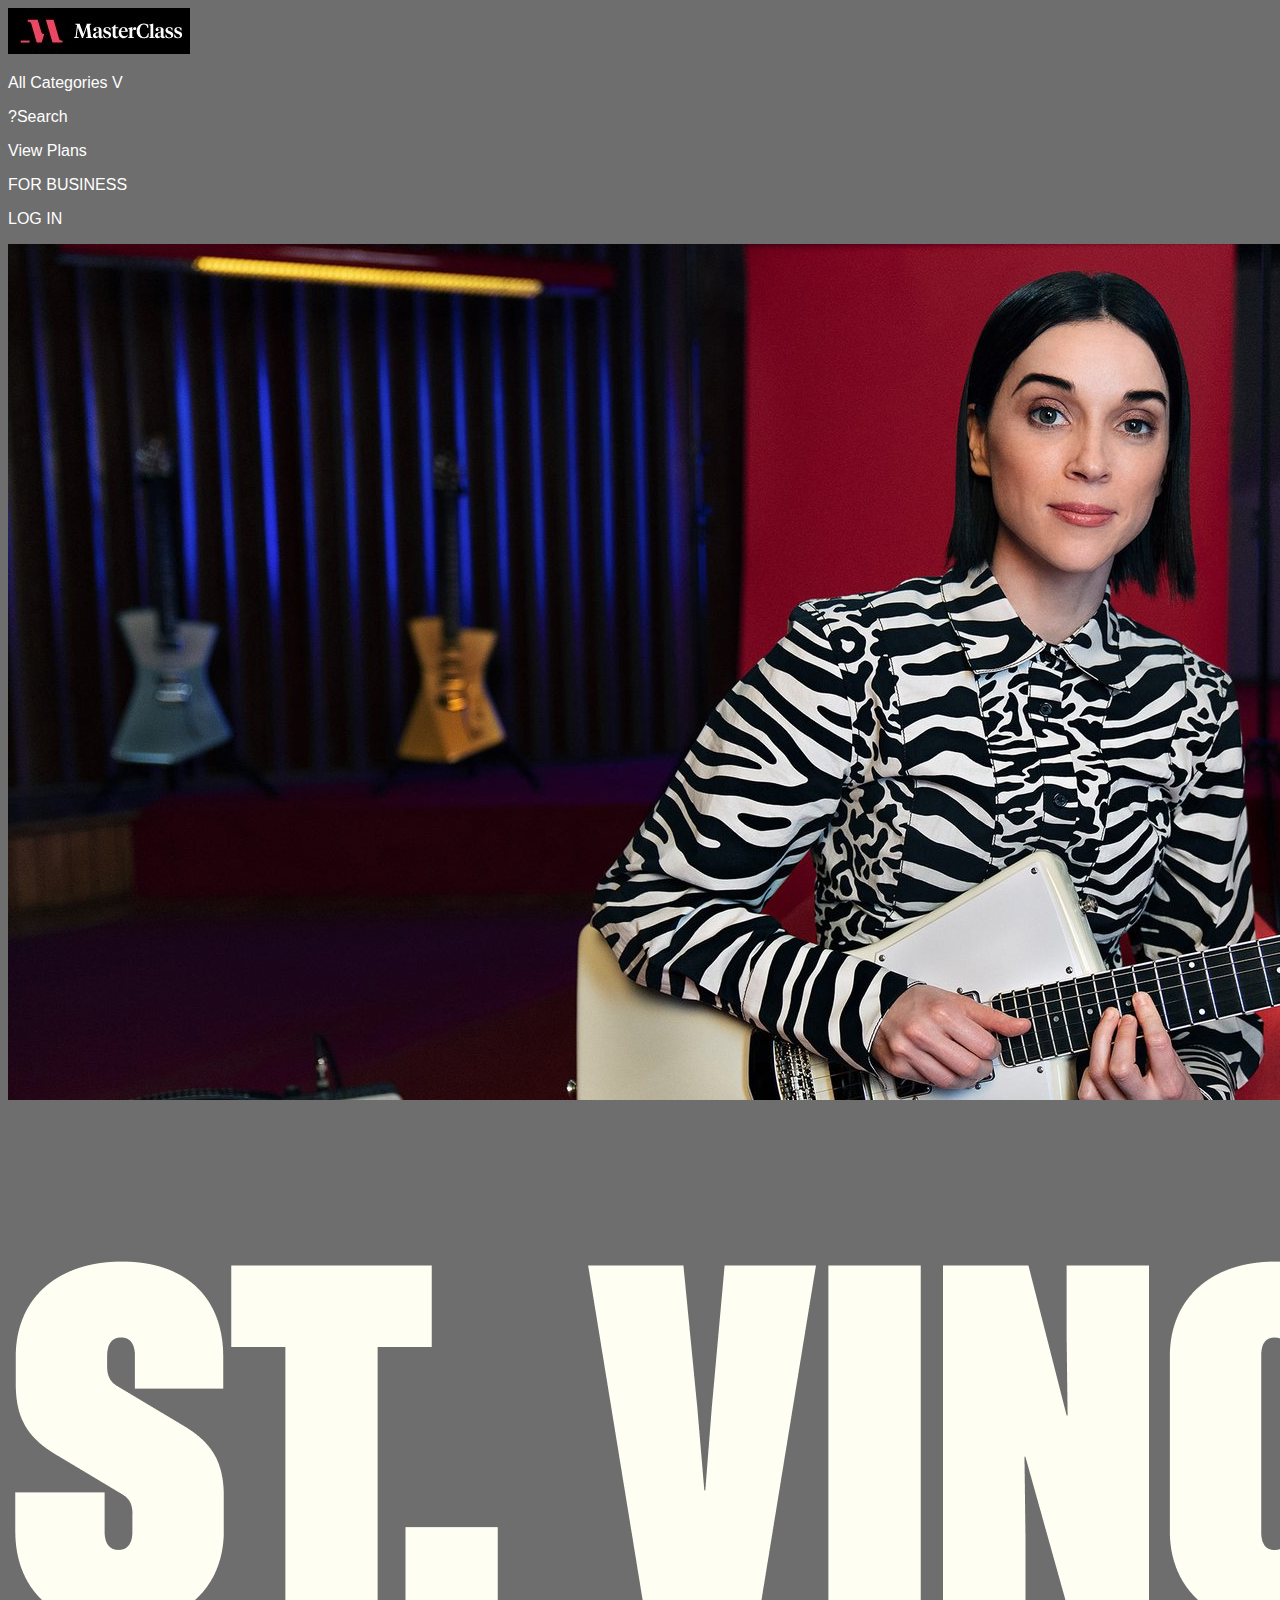
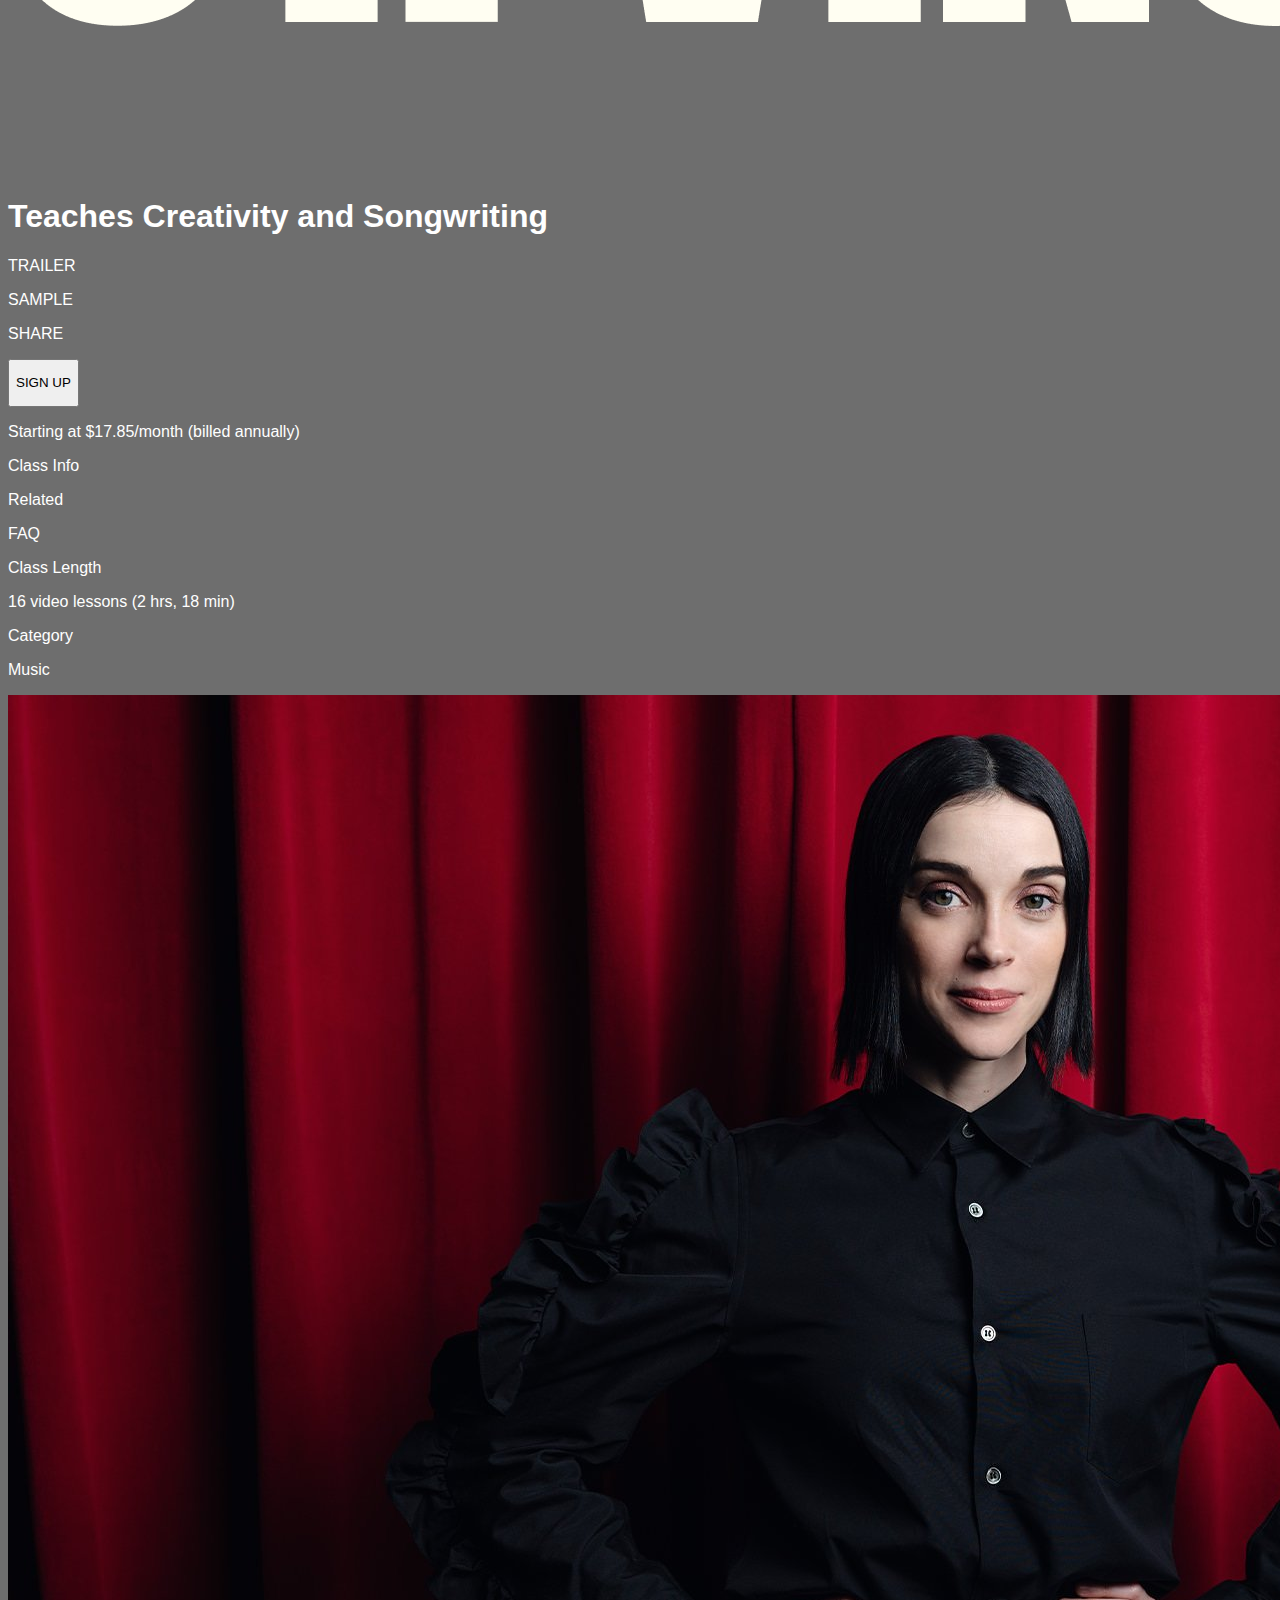
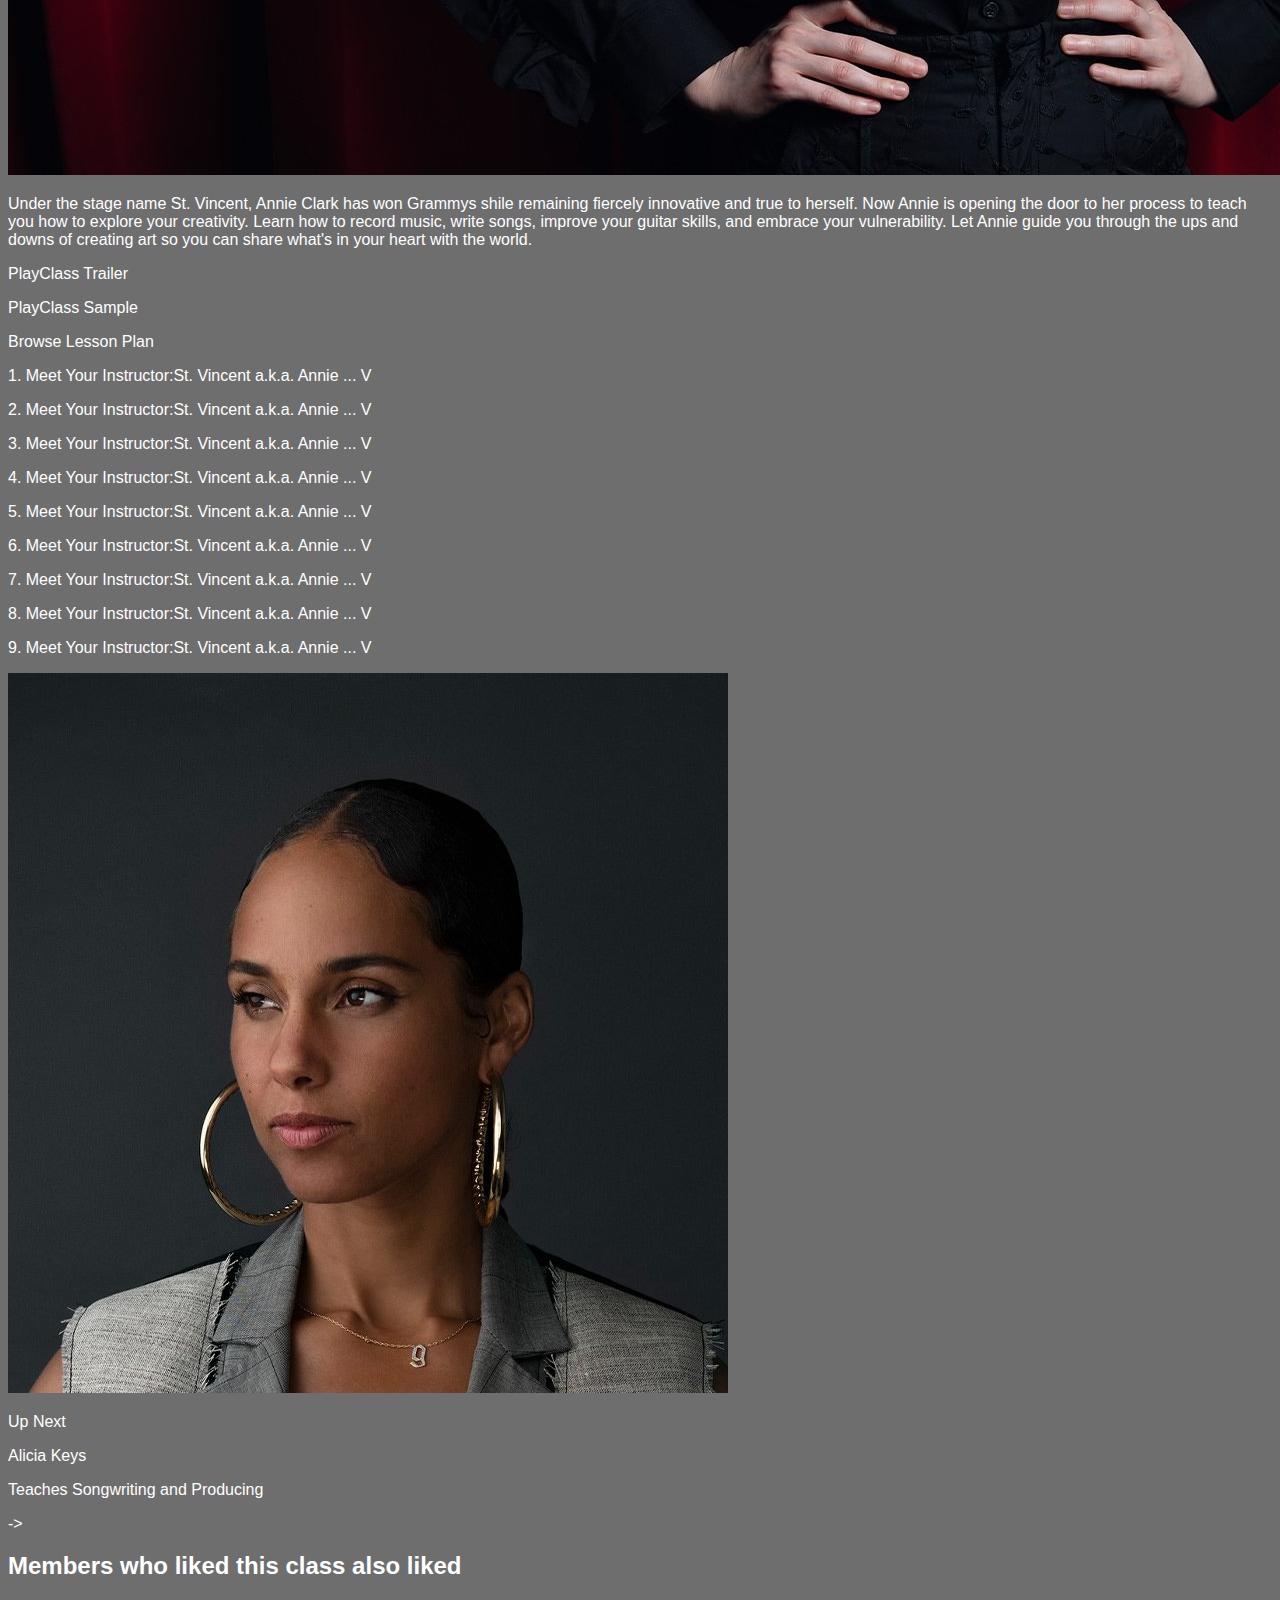
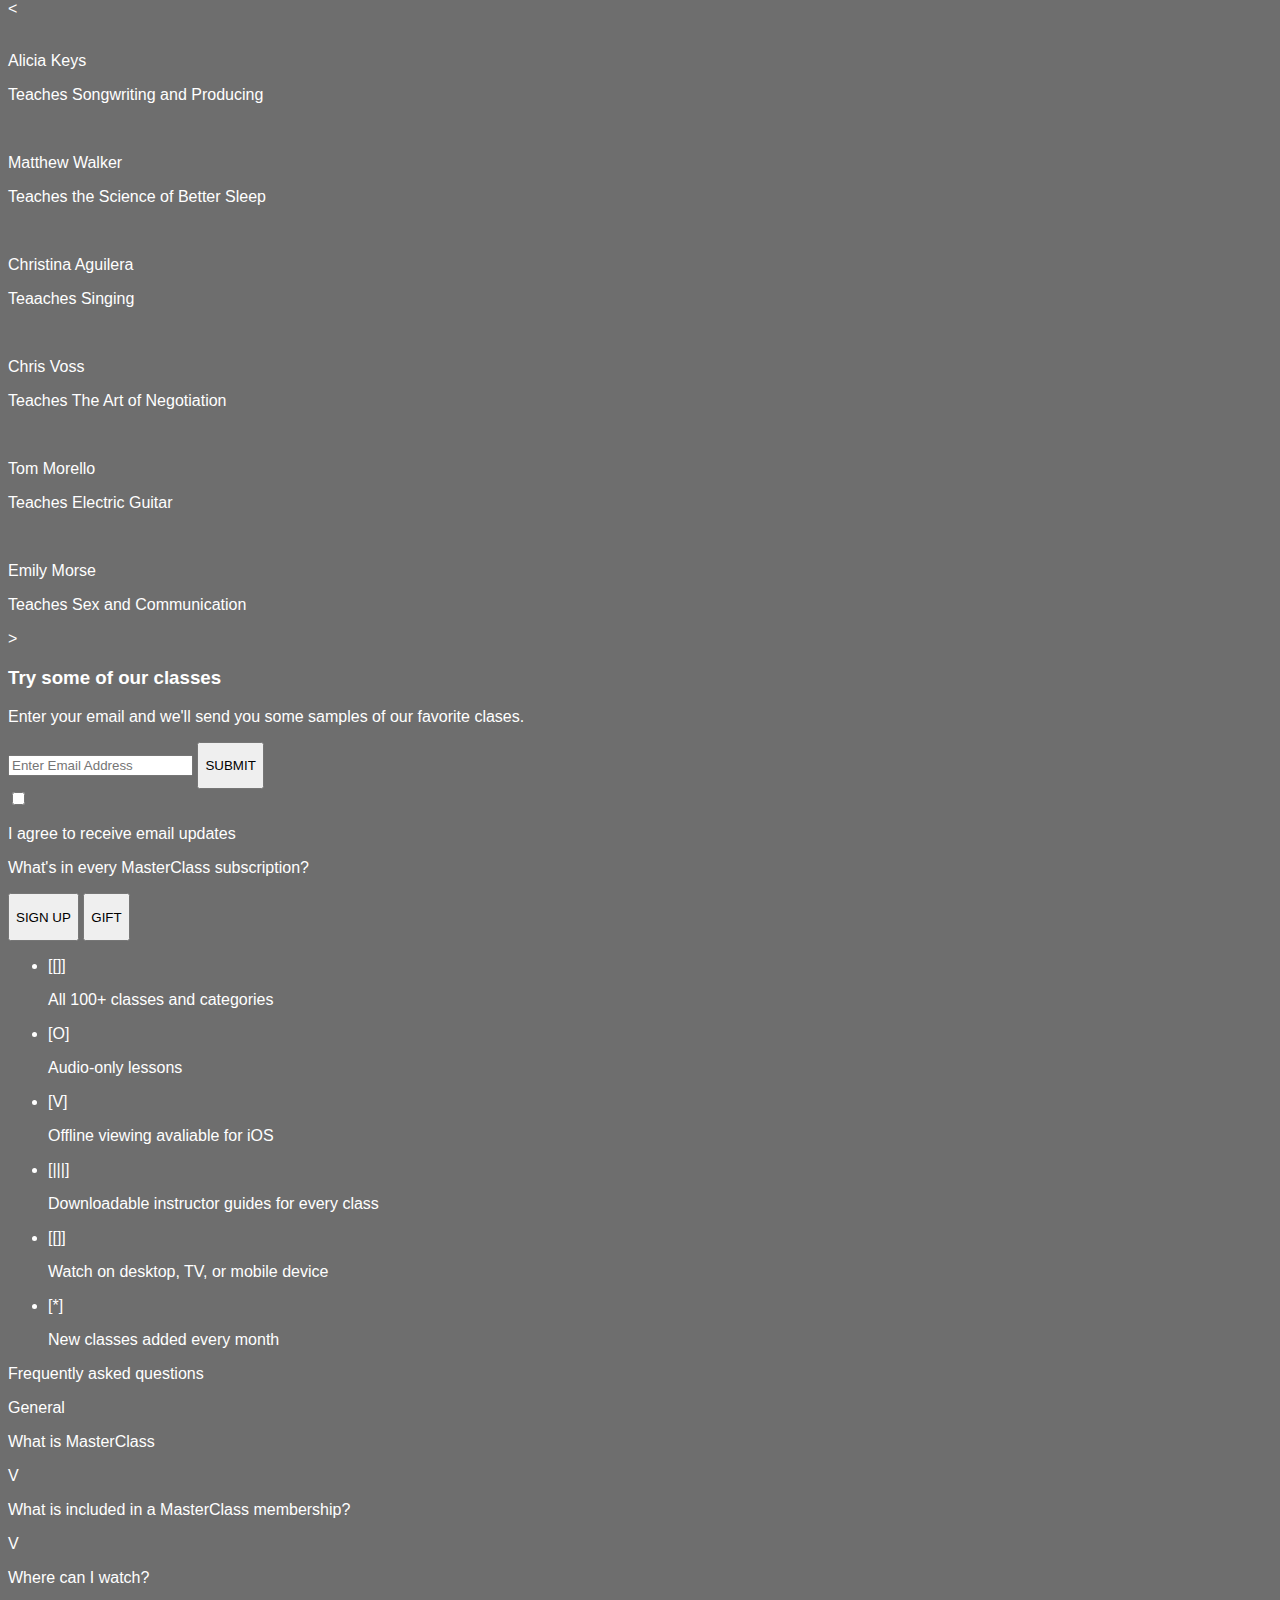
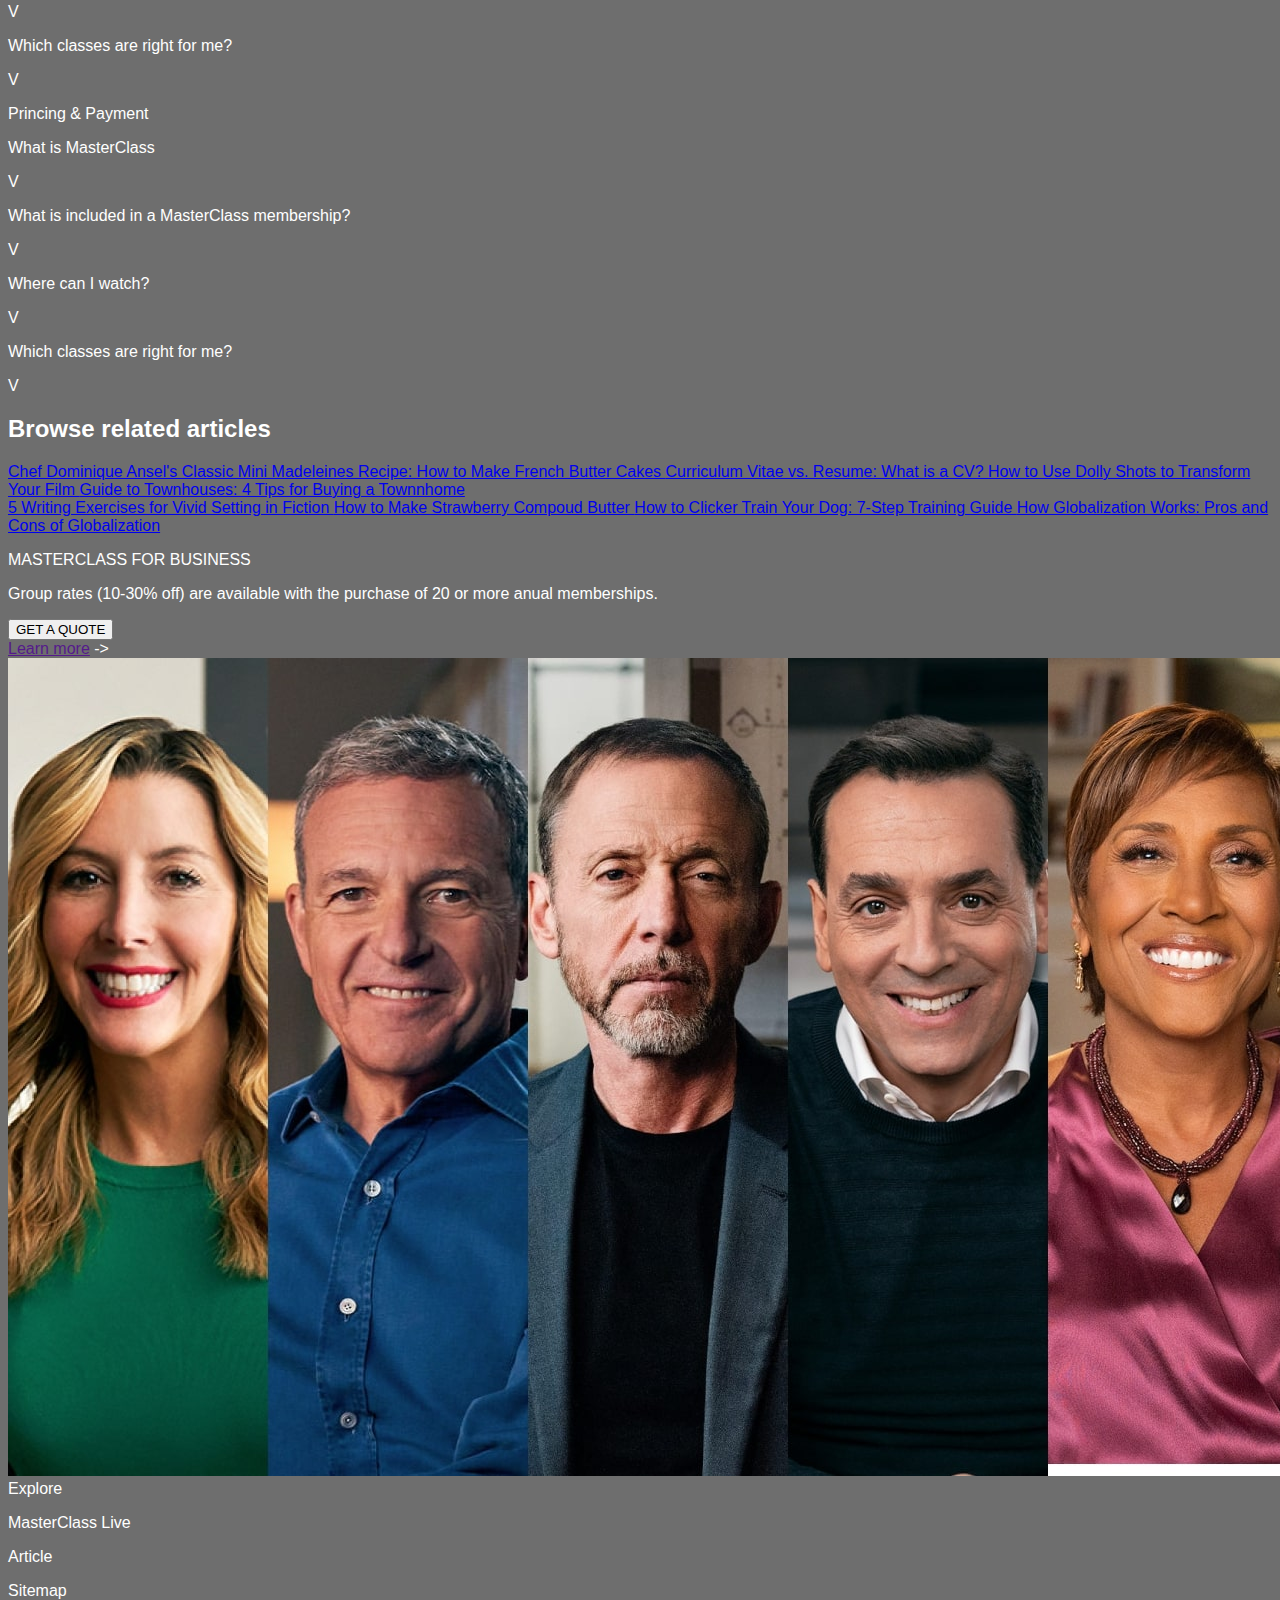
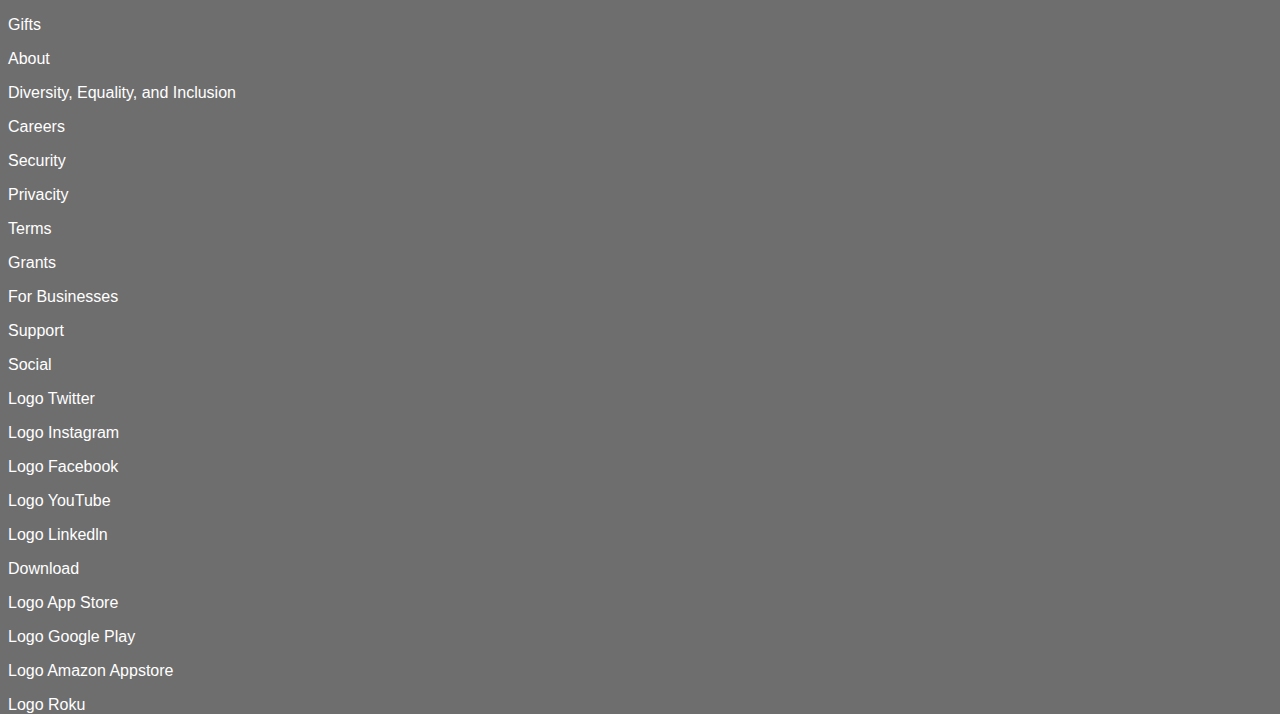
==== commit fd5af4c3: "Revicé la estructura de la página" ====
--- a/pagina2.html
+++ b/pagina2.html
@@ -19,6 +19,7 @@
 
         <nav>
 
+
             <div class="nav-div_contenedor_nav">
 
 
@@ -60,18 +61,22 @@
 
         <!--| ----------------------------------- |-->
 
+
         <div id="portada" class="contenedor">
 
 
-            <img src="St Vincent/Imagenes/Portada St Vincent.jpg" alt="St. Vincent">
+            <!--|La imagen va de fondo, los elementos están alineados en flex row end|-->
+            <img src="St Vincent/Imagenes/Portada St Vincent.jpg" alt="Foto St. Vincent">
             <!--| ----------------------- |-->
-            <div id="portada-div_contenedor_titulos">
-
-
-                <div>
-
-
-                    <img src="St Vincent/Imagenes/Letras/Sr Vincent Letras.png" alt="Titulo St. Vincent">
+            <div class="portada_div_contenedor_titulos">
+
+
+                <div>
+
+
+                    <img 
+                    src="St Vincent/Imagenes/Letras/Sr Vincent Letras.png" 
+                    alt="Titulo St. Vincent">
 
 
                 </div>
@@ -99,7 +104,7 @@
 
             <!--| ----------------------------------- |-->
 
-            <div id="portada-div_contenedor_botones">
+            <div class="portada_div_contenedor_botones">
 
 
                 <div>
@@ -108,11 +113,11 @@
                     <div>
                         <!--| imagen trailer svg |-->
                     </div>
-
                     <!--| ----------------------------------- |-->
-
-                    <div>
-                        <p class="texto_blanco">TRAILER</p>
+                    <div>
+                        <p class="texto_blanco">
+                            TRAILER
+                        </p>
                     </div>
 
 
@@ -126,11 +131,11 @@
                     <div>
                         <!--| imagen sample svg |-->
                     </div>
-
                     <!--| ----------------------------------- |-->
-
-                    <div>
-                        <p class="texto_blanco">SAMPLE</p>
+                    <div>
+                        <p class="texto_blanco">
+                            SAMPLE
+                        </p>
                     </div>
     
 
@@ -148,7 +153,9 @@
                     <!--| ----------------------------------- |-->
 
                     <div>
-                        <p class="texto_blanco">SHARE</p>
+                        <p class="texto_blanco">
+                            SHARE
+                        </p>
                     </div> 
         
 
@@ -159,20 +166,16 @@
 
             <!--| ----------------------------------- |-->
 
-            <div class="contenedor">
-
-
-                <div>
-                    <button class="boton_rojo">
-                        <p class="texto_blanco">SIGN UP</p>
-                    </button>
-                </div>
-
+            <div class="portada_contenedor_boton">
+
+
+                <button class="boton_rojo">
+                    <p class="texto_blanco">
+                        SIGN UP
+                    </p>
+                </button>
                 <!--| ----------------------------------- |-->
-
-                <div>
-                    <p class="texto_gris_claro">Starting at $17.85/month (billed annually)</p>
-                </div>
+                <p class="texto_gris_claro">Starting at $17.85/month (billed annually)</p>
 
 
             </div>
@@ -193,33 +196,32 @@
         <nav>
 
     
-            <div id="nav-main-contenedor_nav">
-
-
-                    <div>
-                        <p>
-                            Class Info
-                        </p>
-
-                    </div>
-
-                    <!--| ----------------------- |-->
-                    <div>
-
-                        <p>
-                            Related
-                        </p>
-
-                    </div>
-
-                    <!--| ----------------------- |-->
-                    <div>
-
-                        <p>
-                            FAQ
-                        </p>
-
-                    </div>
+            <div class="main_nav_contenedor">
+
+
+                <div>
+
+                    <p>
+                        Class Info
+                    </p>
+                    
+                </div>          
+                <!--| ----------------------- |-->
+                <div>
+
+                    <p>
+                        Related
+                    </p>
+
+                </div>
+                <!--| ----------------------- |-->
+                <div>
+
+                    <p>
+                        FAQ
+                    </p>
+
+                </div>
 
 
             </div>
@@ -234,7 +236,7 @@
         <section class="section">
 
 
-            <div id="Clases-div_contenedor_clases">
+            <div id="clases_div_contenedor">
 
 
                 <div>
@@ -296,25 +298,17 @@
 
 
                             <div class="contenedor_redondeado_gris">
-
-
                                 <p class="texto_blanco">
                                     <span>Play</span>Class Trailer
                                 </p>
-
-
                             </div>
 
                             <!--| ----------------------- |-->
 
                             <div class="contenedor_redondeado_gris">
-
-
                                 <p class="texto_blanco">
                                     <span>Play</span>Class Sample
                                 </p>
-
-
                             </div>
 
 
@@ -331,7 +325,7 @@
                             <!--| ----------------------- |-->
                             <div class="contenedor_redondeado_gris">
 
-
+                            <!-- |Cubrir los p con divs| -->
                                 <p class="texto_blanco">
                                     <span>1.</span>
                                     Meet Your Instructor:St. Vincent a.k.a. Annie ...
@@ -412,7 +406,7 @@
 
                                         <p class="texto_gris">Up Next</p>
                                         <!--| ----------------------- |-->
-                                        <p class="texto_blanco">Alicia Keys</p>
+                                        <p class="texto_blanco"><span>Alicia Keys</span></p>
                                         <!--| ----------------------- |-->
                                         <p class="texto_gris_claro">Teaches Songwriting and Producing</p>
 
@@ -473,7 +467,7 @@
                 <div>
 
 
-                    <span><--</span>
+                    <span> < </span>
 
                     <!--| ----------------------------------- |-->
 
@@ -482,9 +476,13 @@
 
                         <img src="" alt="">
                         <!--| ----------------------- |-->
-                        <p class="texto_blanco"></p>
-                        <!--| ----------------------- |-->
-                        <p class="texto_gris"></p>
+                        <p class="texto_blanco">
+                            Alicia Keys
+                        </p>
+                        <!--| ----------------------- |-->
+                        <p class="texto_gris">
+                            Teaches Songwriting and Producing
+                        </p>
                     
 
                     </div>
@@ -494,9 +492,13 @@
 
                         <img src="" alt="">
                         <!--| ----------------------- |-->
-                        <p class="texto_blanco"></p>
-                        <!--| ----------------------- |-->
-                        <p class="texto_gris"></p>
+                        <p class="texto_blanco">
+                            Matthew Walker
+                        </p>
+                        <!--| ----------------------- |-->
+                        <p class="texto_gris">
+                            Teaches the Science of Better Sleep
+                        </p>
                     
 
                     </div>
@@ -506,16 +508,68 @@
 
                         <img src="" alt="">
                         <!--| ----------------------- |-->
-                        <p class="texto_blanco"></p>
-                        <!--| ----------------------- |-->
-                        <p class="texto_gris"></p>
+                        <p class="texto_blanco">
+                            Christina Aguilera
+                        </p>
+                        <!--| ----------------------- |-->
+                        <p class="texto_gris">
+                            Teaaches Singing
+                        </p>
                     
 
                     </div>
+                    <!--| ----------------------- |-->
+                    <div class="otras_clases">
+
+
+                        <img src="" alt="">
+                        <!--| ----------------------- |-->
+                        <p class="texto_blanco">
+                            Chris Voss
+                        </p>
+                        <!--| ----------------------- |-->
+                        <p class="texto_gris">
+                            Teaches The Art of Negotiation
+                        </p>
+                    
+
+                    </div>
+                    <!--| ----------------------- |-->
+                    <div class="otras_clases">
+
+
+                        <img src="" alt="">
+                        <!--| ----------------------- |-->
+                        <p class="texto_blanco">
+                            Tom Morello
+                        </p>
+                        <!--| ----------------------- |-->
+                        <p class="texto_gris">
+                            Teaches Electric Guitar
+                        </p>
+                    
+
+                    </div>
+                    <!--| ----------------------- |-->
+                    <div class="otras_clases">
+
+
+                        <img src="" alt="">
+                        <!--| ----------------------- |-->
+                        <p class="texto_blanco">
+                            Emily Morse
+                        </p>
+                        <!--| ----------------------- |-->
+                        <p class="texto_gris">
+                            Teaches Sex and Communication
+                        </p>
+                    
+
+                    </div>
 
                     <!--| ----------------------------------- |-->
 
-                    <span>--></span>
+                    <span> > </span>
 
 
                 </div>
@@ -531,7 +585,7 @@
         <section class="section">
 
 
-            <div class="registro-div_contenedor">
+            <div class="registro_div_contenedor">
 
 
                 <div>
@@ -557,6 +611,17 @@
                         type="text" 
                         class="entrada_de_texto" 
                         placeholder="Enter Email Address">
+
+                    <!--| ----------------------- |-->
+                    <button class="boton_negro">
+
+
+                        <p class="texto_gris">
+                            SUBMIT
+                        </p>
+
+
+                    </button>
                     <!--| ----------------------- |-->
                     <div>
 
@@ -569,16 +634,6 @@
 
 
                     </div>
-                    <!--| ----------------------- |-->
-                    <button class="boton_negro">
-
-
-                        <p class="texto_gris">
-                            SUBMIT
-                        </p>
-
-
-                    </button>
 
 
                 </div>
@@ -594,22 +649,18 @@
         <section class="section">
 
 
-            <div id="suscripcion-div_contenedor">
-
-
-                <div>
-
-
-                    <div>
-
-
-                        <p class="texto_blanco">
-                            What's in every MasterClass subscription?
-                        </p>
-
-
-                    </div>
-                    <!--| ----------------------- |-->
+            <div id="suscripcion_div_contenedor">
+
+
+                <div>
+
+
+                    <p class="texto_blanco">
+                        What's in every MasterClass subscription?
+                    </p>
+
+                    <!--| ----------------------- |-->
+
                     <div>
 
 
@@ -638,11 +689,13 @@
 
 
                 </div>
+
                 <!--| ----------------------- |-->
-                <div>
-
-
-                    <ul class="suscripcion-ul_multimedia">
+
+                <div>
+
+
+                    <ul class="suscripcion_ul_multimedia">
 
 
                         <li>
@@ -706,14 +759,14 @@
         <section class="preguntas-frecuentes">
 
 
-            <div class="preguntas-frecuencias-div">
+            <div class="preguntas-frecuencias_contenedor">
 
 
                 <p class="titulo_blanco">
                 Frequently asked questions
                 </p>
                 <!--| ----------------------------------- |-->
-                <div class="preguntas-frecuentes_contenedor_preguntas_frecuentas">
+                <div class="preguntas-frecuentes_contenedor_secundario">
 
 
                     <p class="texto_gris_claro">
@@ -724,6 +777,7 @@
 
                     <div>
 
+
                         <div class="contenedor_redondeado_gris">
 
 
@@ -781,6 +835,8 @@
                         Princing & Payment
                     </p>
 
+                    <!--| ----------------------- |-->
+
                     <div>
 
                         <div class="contenedor_redondeado_gris">
@@ -834,65 +890,6 @@
 
                     </div>
 
-                    <!--| ----------------------------------- |-->
-
-                    <p class="texto_gris_claro">
-                        Sections
-                    </p>
-
-                    <div>
-
-                        <div class="contenedor_redondeado_gris">
-
-
-                            <p class="texto_blanco">
-                                What is MasterClass
-                            </p>
-                            <!--| ----------------------- |-->
-                            <span>V</span>
-
-
-                        </div>
-                        <!--| ----------------------------------- |-->
-                        <div class="contenedor_redondeado_gris">
-
-
-                            <p class="texto_blanco">
-                                What is included in a MasterClass membership?
-                            </p>
-                            <!--| ----------------------- |-->
-                            <span>V</span>
-
-
-                        </div>
-                        <!--| ----------------------------------- |-->
-                        <div class="contenedor_redondeado_gris">
-
-
-                            <p class="texto_blanco">
-                                Where can I watch?
-                            </p>
-                            <!--| ----------------------- |-->
-                            <span>V</span>
-
-
-                        </div>
-                        <!--| ----------------------------------- |-->
-                        <div class="contenedor_redondeado_gris">
-
-
-                            <p class="texto_blanco">
-                                Which classes are right for me?
-                            </p>
-                            <!--| ----------------------- |-->
-                            <span>V</span>
-
-
-                        </div>
-
-
-                    </div>
-
 
                 </div>
 
@@ -909,12 +906,12 @@
         <section class="relacionados">
 
 
-            <div class="relacionados-div">
-
-
-                <p class="texto_blanco">
+            <div class="relacionados_contenedor">
+
+
+                <h2 class="texto_blanco">
                     Browse related articles
-                </p>
+                </h2>
 
                 <!--| ----------------------------------- |-->
 
@@ -977,7 +974,7 @@
         <section class="unirse">
 
 
-            <div class="unirse-div">
+            <div class="unirs_contenedor">
 
 
                 <div>
@@ -1006,7 +1003,7 @@
                             <a href="">Learn more</a>
                             <!--| ----------------------- |-->
                             <span>
-                                -->
+                                ->
                             </span>
 
 
@@ -1037,7 +1034,7 @@
         <footer>
 
 
-            <div id="footer-div">
+            <div id="footer_contenedor">
     
     
                     <div class="footer_textos">
@@ -1122,22 +1119,27 @@
     
                         <!--| ----------------------- |-->
                         <p class="texto_blanco">
+                            <span>Logo</span>
                             Twitter
                         </p>
                         <!--| ----------------------- |-->
                         <p class="texto_blanco">
+                            <span>Logo</span>
                             Instagram
                         </p>
                         <!--| ----------------------- |-->
                         <p class="texto_blanco">
+                            <span>Logo</span>
                             Facebook
                         </p>
                         <!--| ----------------------- |-->
                         <p class="texto_blanco">
+                            <span>Logo</span>
                             YouTube
                         </p>
                         <!--| ----------------------- |-->
                         <p class="texto_blanco">
+                            <span>Logo</span>
                             Linkedln
                         </p>
                         
@@ -1155,19 +1157,19 @@
     
                         <!--| ----------------------- |-->
                         <p>
-                            App Store
+                            Logo App Store
                         </p>
                         <!--| ----------------------- |-->
                         <p>
-                            Google Play
+                            Logo Google Play
                         </p>
                         <!--| ----------------------- |-->
                         <p>
-                            Amazon Appstore
+                            Logo Amazon Appstore
                         </p>
                         <!--| ----------------------- |-->
                         <p>
-                            Roku
+                            Logo Roku
                         </p>
                         
 
@@ -1178,9 +1180,6 @@
 
 
         </footer>
-
-
-
 
 
     </main>
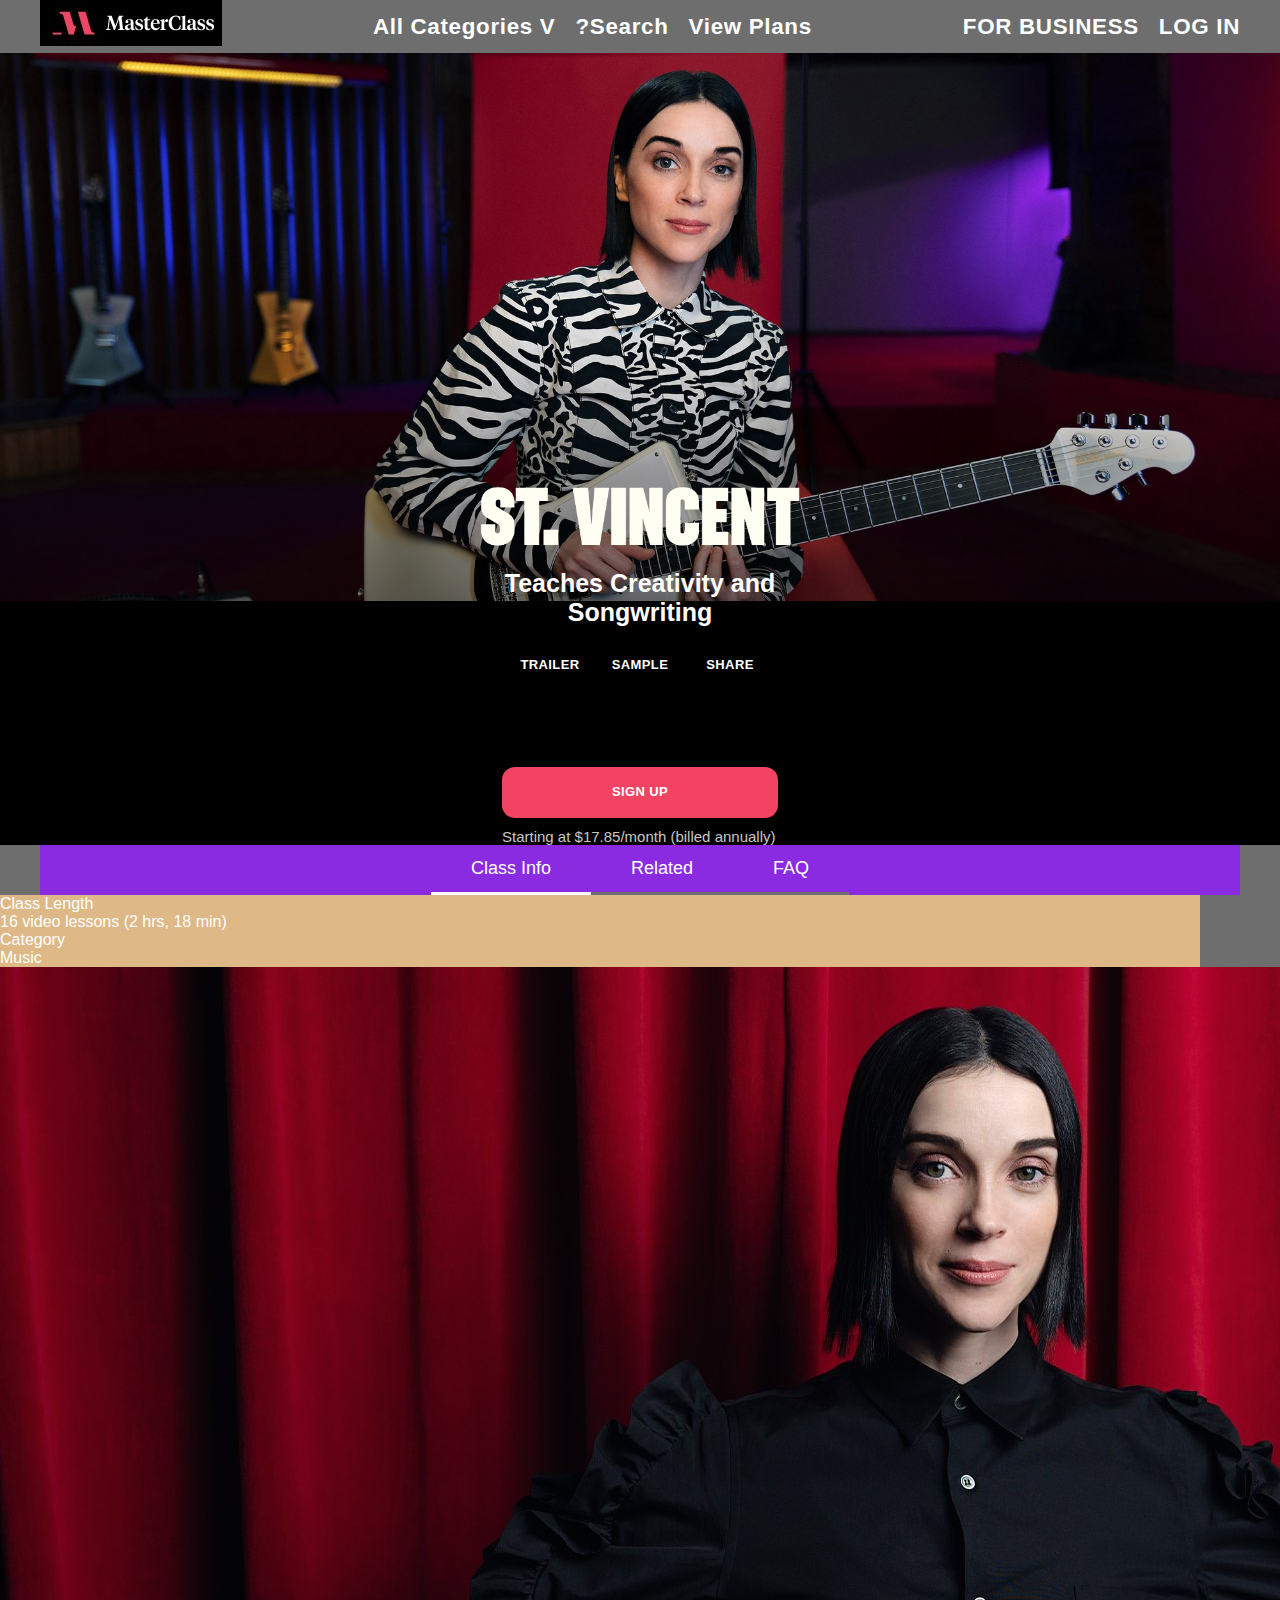
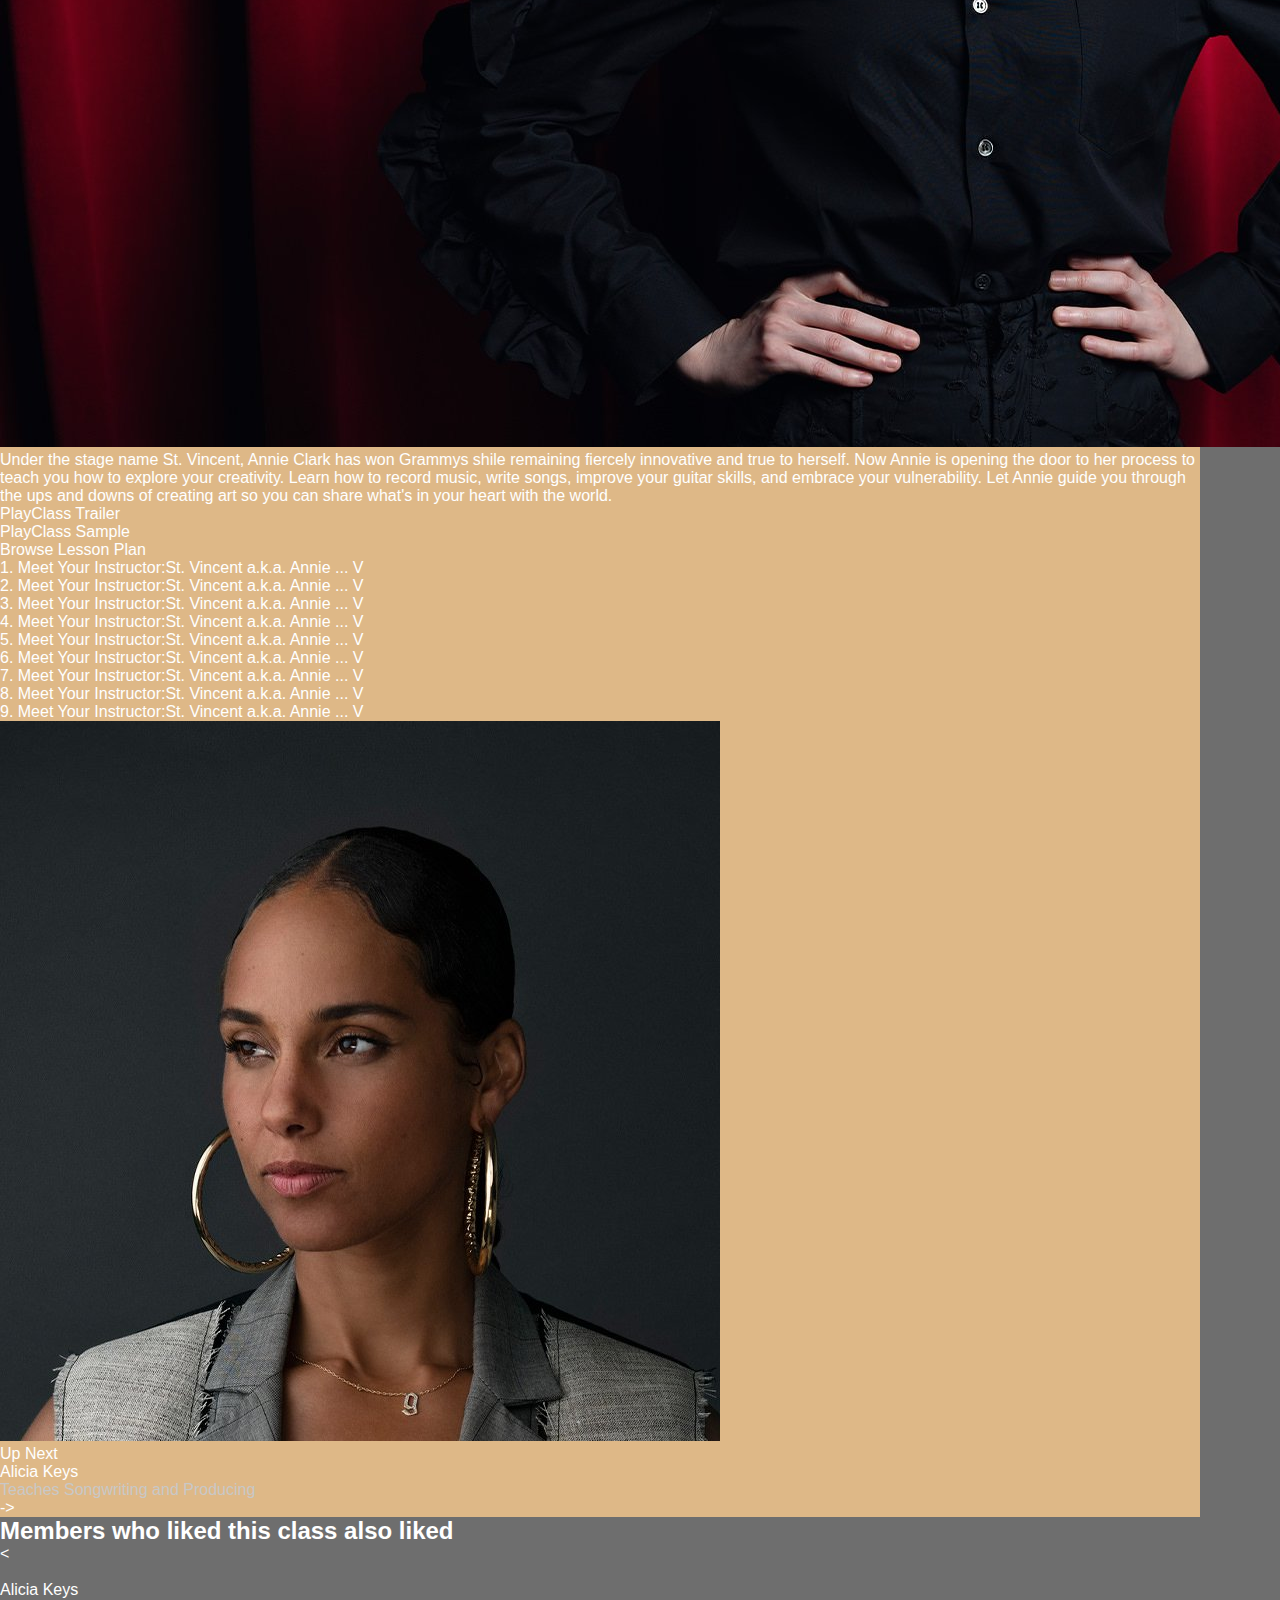
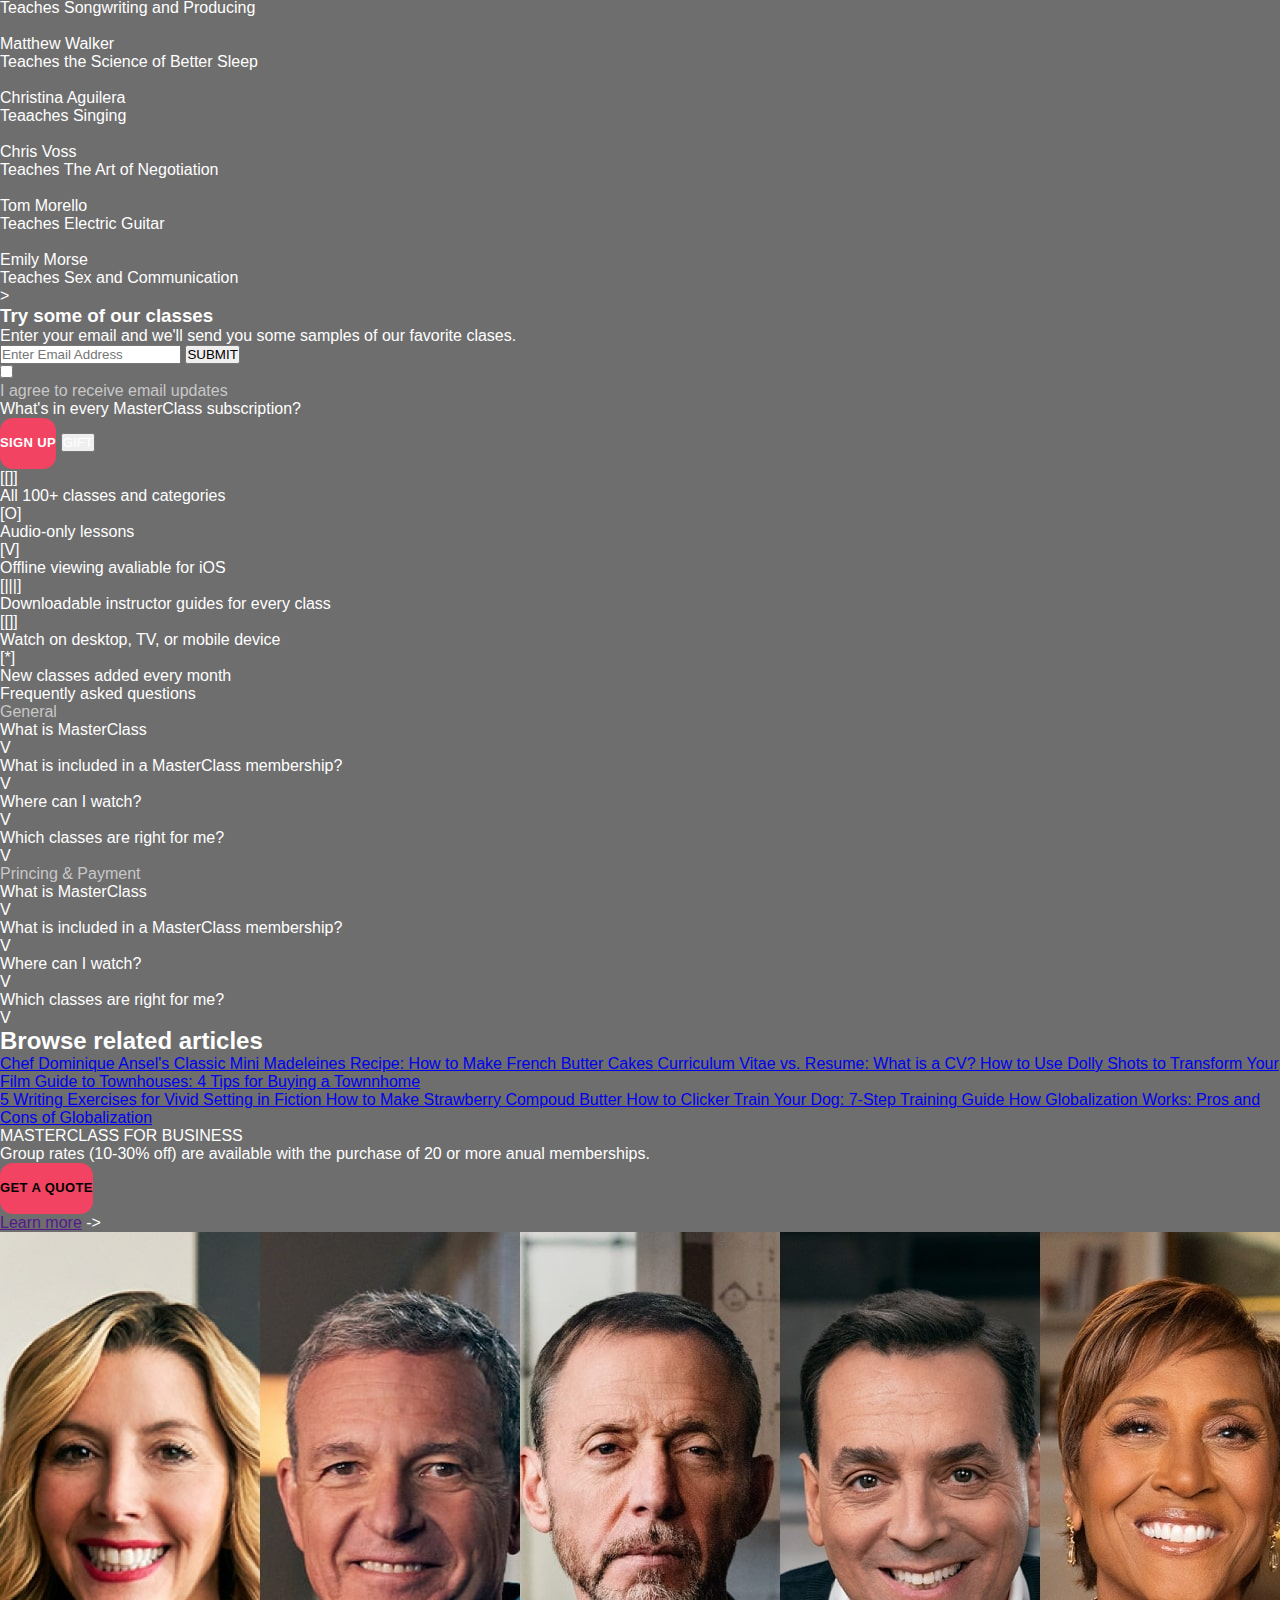
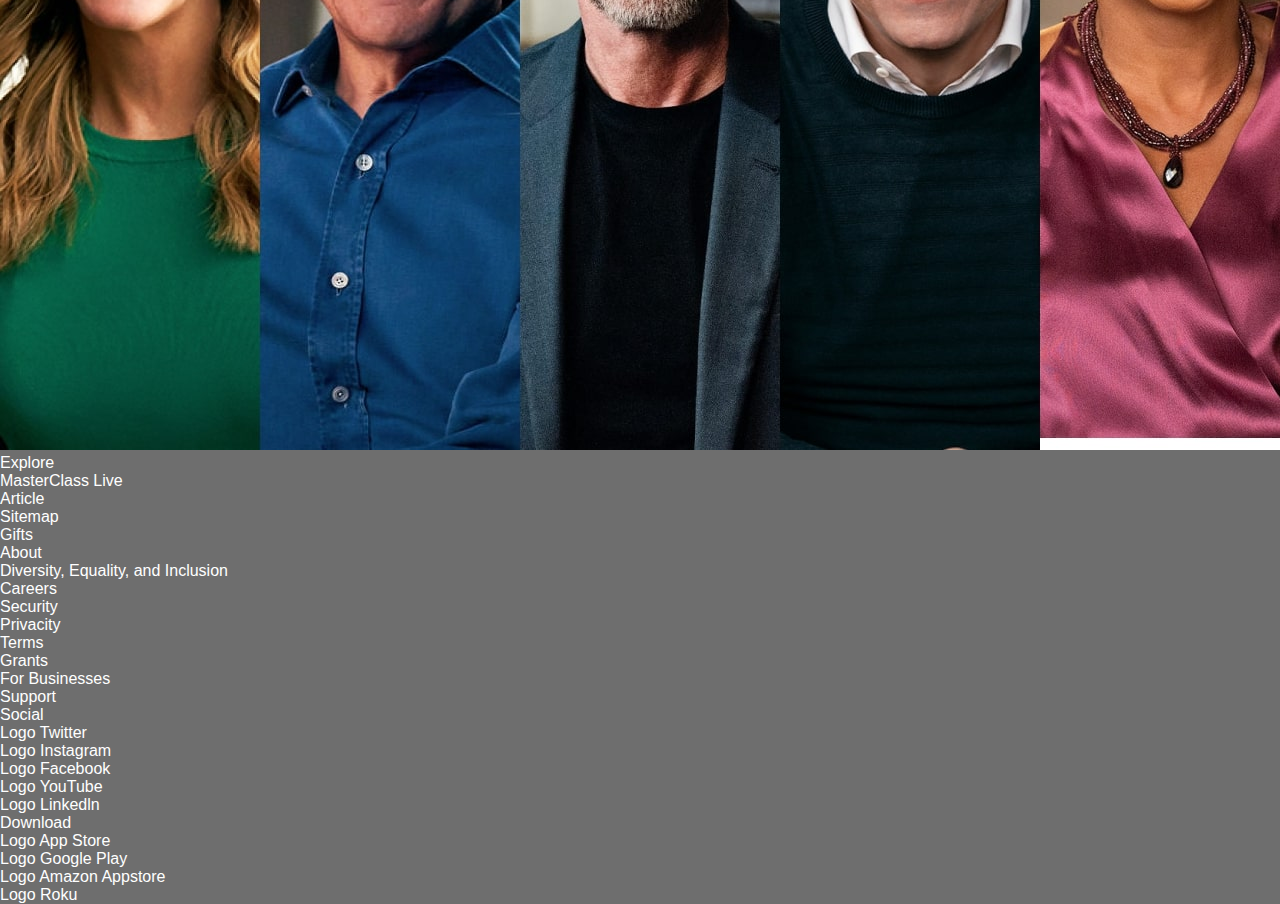
==== commit 50d7e195: "Terminé la portada de la segunda pagina" ====
--- a/pagina2.html
+++ b/pagina2.html
@@ -20,7 +20,7 @@
         <nav>
 
 
-            <div class="nav-div_contenedor_nav">
+            <div class="nav_contenedor">
 
 
                 <div>
@@ -62,13 +62,13 @@
         <!--| ----------------------------------- |-->
 
 
-        <div id="portada" class="contenedor">
+        <div id="portada" class="contenedor-portada">
 
 
             <!--|La imagen va de fondo, los elementos están alineados en flex row end|-->
-            <img src="St Vincent/Imagenes/Portada St Vincent.jpg" alt="Foto St. Vincent">
+            <!--<img src="St Vincent/Imagenes/Portada St Vincent.jpg" alt="Foto St. Vincent">-->
             <!--| ----------------------- |-->
-            <div class="portada_div_contenedor_titulos">
+            <div class="portada_contenedor_titulos">
 
 
                 <div>
@@ -104,7 +104,7 @@
 
             <!--| ----------------------------------- |-->
 
-            <div class="portada_div_contenedor_botones">
+            <div class="portada_contenedor_botones">
 
 
                 <div>
@@ -196,7 +196,7 @@
         <nav>
 
     
-            <div class="main_nav_contenedor">
+            <div class="main-nav_contenedor">
 
 
                 <div>
@@ -236,7 +236,7 @@
         <section class="section">
 
 
-            <div id="clases_div_contenedor">
+            <div class="clases_contenedor">
 
 
                 <div>
--- a/estilopagina2.css
+++ b/estilopagina2.css
@@ -1,17 +1,228 @@
+:root{
+    --ancho: 1200px;
+    --texto_blanco: #ffffff;
+    --texto_gris:#6e6e6e;
+    --texto_gris_claro: rgb(200, 200, 200);
+
+    --tamano_texto_normal: 13px;
+}
+
 *{
     font-family: "Sohne", "Helvetica", "Arial", sans-serif;
+    margin: 0;
+    padding: 0;
+    box-sizing: border-box;
 }
 *::selection{
     background-color: rgba(255, 255, 255, 0.507);
 }
 html, body{
     height: 100%;
+    /*font-size: 62.5%;*/
 }
 body{
     background-color: rgb(110, 110, 110);
     color:#ffffff
 }
 
+
+
+
+/*-------------------------|HEADER NAV|-------------------------*/
+
+.nav_contenedor{
+    width: var(--ancho);
+    display: flex;
+    flex-direction: row;
+    align-items: center;
+    justify-content: space-between;
+    margin: auto;
+
+    font-weight: bolder;
+    line-height: 1.25;
+    letter-spacing: 0.03em;
+    font-size: 1.4rem;
+}
+
+.nav_contenedor div:nth-child(2), .nav_contenedor div:nth-child(3){
+    display:flex;
+    flex-direction: row;
+}
+
+.nav_contenedor div:nth-child(2) > p, .nav_contenedor div:nth-child(3) > p{
+    margin-right: 20px;
+}
+
+/* Quita el ultimo margen a la derecha del ultimo p del nav */
+.nav_contenedor div:nth-child(2) p:last-child, .nav_contenedor div:nth-child(3) p:last-child{
+    margin-right: 0px;
+}
+
+
+
+/*-----------------portada----------------*/
+.contenedor-portada{
+    background: linear-gradient(to top, rgb(0, 0, 0), hsla(0, 0%, 0%, 0.5),
+    hsla(0, 0%, 0%, 0),hsla(0, 0%, 0%, 0)),
+    url("St Vincent/Imagenes/Portada St Vincent.jpg"); 
+
+    /*background-image: url("St Vincent/Imagenes/Portada St Vincent.jpg");*/
+    background-repeat: no-repeat;
+    background-size: contain;
+
+    background-color: rgb(0, 0, 0);    
+
+    display: flex;
+    flex-direction: column;
+    height: 88vh;
+    justify-content: flex-end;
+    align-items: center;
+}
+
+
+.portada_contenedor_titulos {
+    /*background-color: bisque;*/
+    display:flex;
+    flex-direction: column;
+    align-items: center;
+    margin-bottom: 30px;
+}
+
+.portada_contenedor_titulos > div{
+    display:flex;
+    justify-content: center;
+}
+
+.portada_contenedor_titulos div:first-child img{
+    width: 25%;
+}
+
+.portada_contenedor_titulos h1{
+    width: 276px;
+    font-size: 25px;
+    text-align: center;
+}
+
+
+/*----------------*/
+
+
+.portada_contenedor_botones{
+    /*background-color: blueviolet;*/
+    display: flex;
+    flex-direction: row;
+    justify-content: center;
+
+    margin-bottom: 20px;
+    width: 276px;
+
+    font-weight: bolder;
+    line-height: 1.25;
+    letter-spacing: 0.03em;
+    font-size: var(--tamano_texto_normal);
+    
+}
+
+.portada_contenedor_botones > div{
+    
+    width: 90px;
+    height: 90px;
+    display: flex;
+    flex-direction: column;
+    align-items: center;
+}
+
+
+/*------------------*/
+
+
+.portada_contenedor_boton p.texto_gris_claro{
+    font-size: 15px;
+    width: 276px;
+    margin-top: 10px;
+}
+
+.portada_contenedor_boton button{
+    width: 100%;
+}
+
 /*-------------------------||-------------------------*/
 
-/*-------------------------||-------------------------*/+
+
+
+
+/*-------------------------|MAIN-NAV|-------------------------*/
+.main-nav_contenedor{
+    width: var(--ancho);
+    margin: auto;
+    display: flex;
+    flex-direction: row;
+    justify-content: center;
+
+    background-color:blueviolet;
+}
+
+.main-nav_contenedor > div{
+    display: flex;
+    height: 50px;
+    padding-right: 40px;
+    padding-left: 40px;
+    font-size: 18px;
+    font-weight: 500;
+    border-bottom: solid;
+    justify-content: center;
+    align-items: center;
+}
+
+.main-nav_contenedor div p{
+    text-align: center;
+}
+
+/*-------hijos-------*/
+.main-nav_contenedor div:nth-child(1){
+    border-color:#ffffff;
+}
+.main-nav_contenedor div:nth-child(2){
+    border-color:#6e6e6e;
+}
+.main-nav_contenedor div:nth-child(3){
+    border-color:#6e6e6e;
+}
+/*-------------------------||-------------------------*/
+
+
+/*-------------------------|CLASES|-------------------------*/
+.clases_contenedor{
+    width: var(--ancho);
+    background-color:burlywood;
+}
+
+
+
+/*-------------------------||-------------------------*/
+
+
+
+
+
+.boton_rojo{
+    background-color: #f24462;
+    border-radius: 13px;
+    height: 51px;
+    border-style:none;
+
+    font-weight: bolder;
+    line-height: 1.25;
+    letter-spacing: 0.03em;
+    font-size: 13px;
+}
+.texto_blanco{
+    color:var(--texto_blanco);
+}
+.texto_gris{
+    color: var(--texo_gris);
+}
+.texto_gris_claro{
+    color: var(--texto_gris_claro);
+}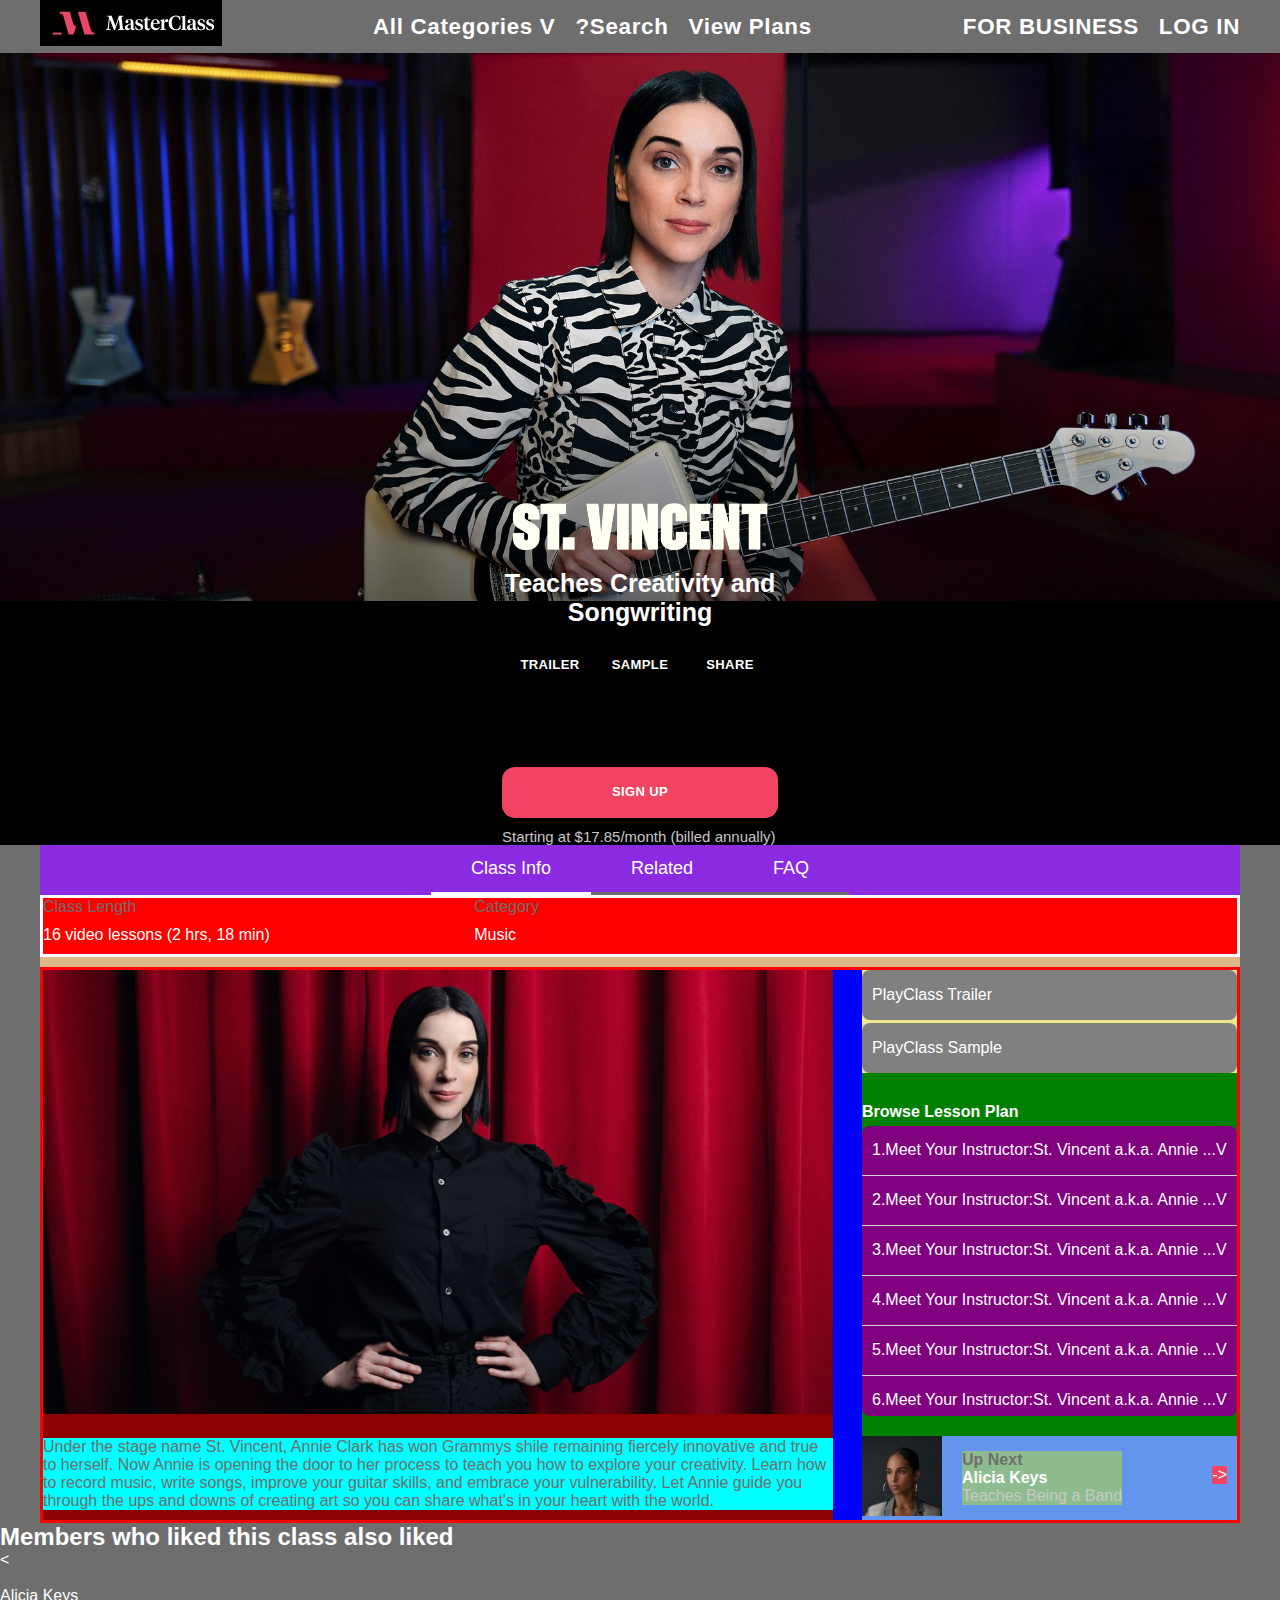
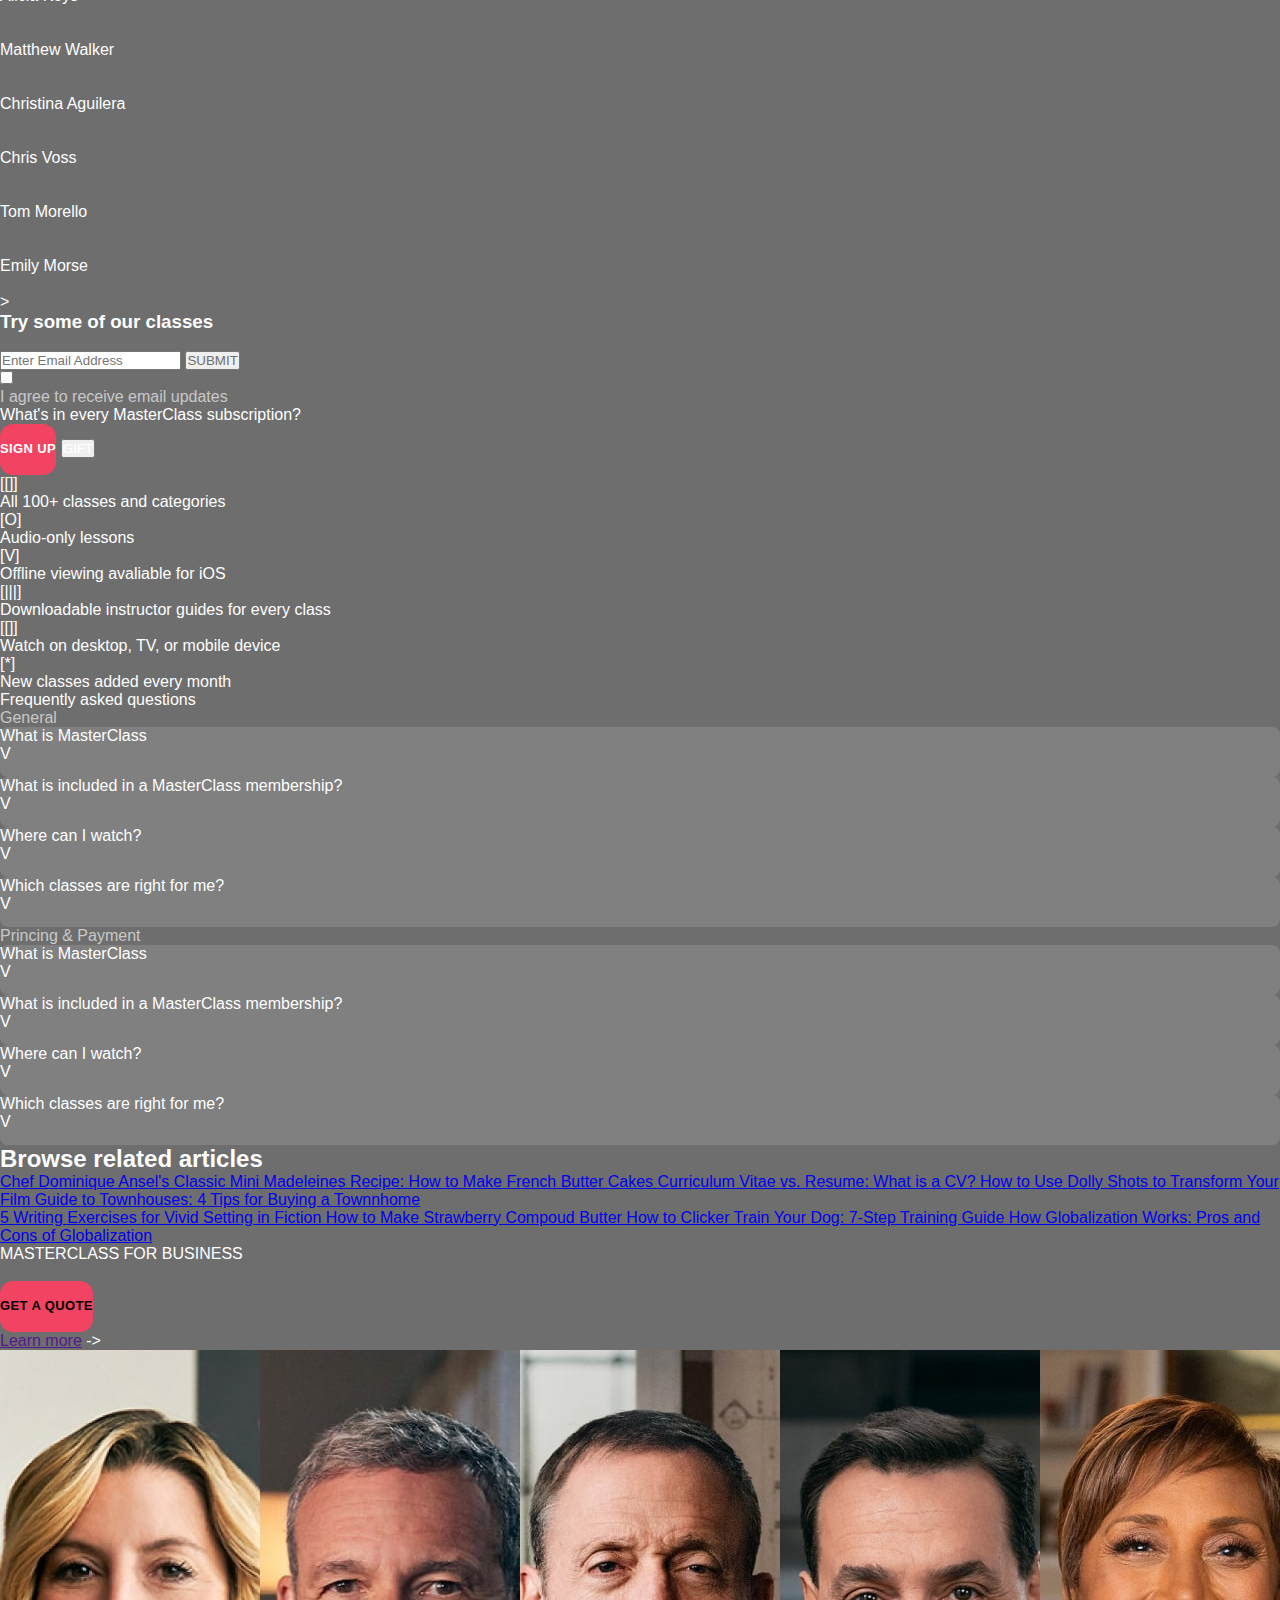
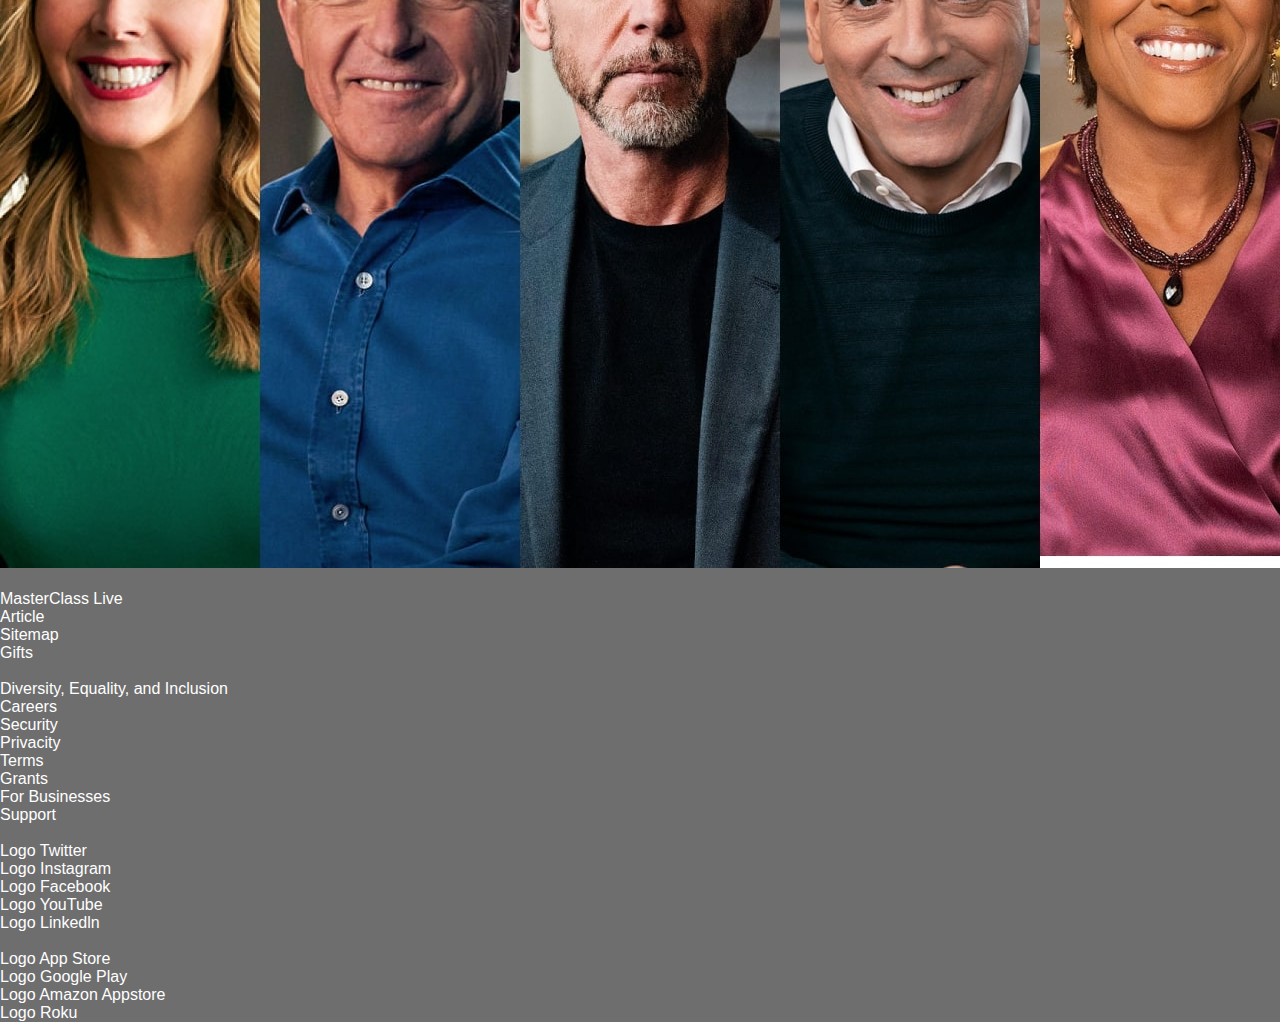
==== commit cc1c795e: "Hice toda la estructura de la primera sección de clases" ====
--- a/pagina2.html
+++ b/pagina2.html
@@ -291,7 +291,7 @@
 
                     <!--| ----------------------------------- |-->
 
-                    <div>
+                    <div class="clases-contenedor_menu_derecha">
 
 
                         <div>
@@ -323,69 +323,88 @@
 
                             <p class="texto_blanco">Browse Lesson Plan</p>
                             <!--| ----------------------- |-->
-                            <div class="contenedor_redondeado_gris">
-
-                            <!-- |Cubrir los p con divs| -->
-                                <p class="texto_blanco">
-                                    <span>1.</span>
-                                    Meet Your Instructor:St. Vincent a.k.a. Annie ...
-                                    <span>V</span>
-                                </p>
+                            <div>
+
+
+                                <div>
+                                    <p class="texto_blanco">
+                                        <span>1.</span>
+                                        Meet Your Instructor:St. Vincent a.k.a. Annie ...
+                                        <span>V</span>
+                                    </p>
+                                </div>
                                 <!--| ----------------------- |-->
-                                <p class="texto_blanco">
-                                    <span>2.</span>
-                                    Meet Your Instructor:St. Vincent a.k.a. Annie ...
-                                    <span>V</span>
-                                </p>
+                                <div>
+                                    <p class="texto_blanco">
+                                        <span>2.</span>
+                                        Meet Your Instructor:St. Vincent a.k.a. Annie ...
+                                        <span>V</span>
+                                    </p>
+                                </div>
                                 <!--| ----------------------- |-->
-                                <p class="texto_blanco">
-                                    <span>3.</span>
-                                    Meet Your Instructor:St. Vincent a.k.a. Annie ...
-                                    <span>V</span>
-                                </p>
+                                <div>
+                                    <p class="texto_blanco">
+                                        <span>3.</span>
+                                        Meet Your Instructor:St. Vincent a.k.a. Annie ...
+                                        <span>V</span>
+                                    </p>
+                                </div>
                                 <!--| ----------------------- |-->
-                                <p class="texto_blanco">
-                                    <span>4.</span>
-                                    Meet Your Instructor:St. Vincent a.k.a. Annie ...
-                                    <span>V</span>
-                                </p>
+                                <div>
+                                    <p class="texto_blanco">
+                                        <span>4.</span>
+                                        Meet Your Instructor:St. Vincent a.k.a. Annie ...
+                                        <span>V</span>
+                                    </p>
+                                </div>
                                 <!--| ----------------------- |-->
-                                <p class="texto_blanco">
-                                    <span>5.</span>
-                                    Meet Your Instructor:St. Vincent a.k.a. Annie ...
-                                    <span>V</span>
-                                </p>
+                                <div>
+                                    <p class="texto_blanco">
+                                        <span>5.</span>
+                                        Meet Your Instructor:St. Vincent a.k.a. Annie ...
+                                        <span>V</span>
+                                    </p>
+                                </div>
                                 <!--| ----------------------- |-->
-                                <p class="texto_blanco">
-                                    <span>6.</span>
-                                    Meet Your Instructor:St. Vincent a.k.a. Annie ...
-                                    <span>V</span>
-                                </p>
+                                <div>
+                                    <p class="texto_blanco">
+                                        <span>6.</span>
+                                        Meet Your Instructor:St. Vincent a.k.a. Annie ...
+                                        <span>V</span>
+                                    </p>
+                                </div>
                                 <!--| ----------------------- |-->
-                                <p class="texto_blanco">
-                                    <span>7.</span>
-                                    Meet Your Instructor:St. Vincent a.k.a. Annie ...
-                                    <span>V</span>
-                                </p>
+                                <div>
+                                    <p class="texto_blanco">
+                                        <span>7.</span>
+                                        Meet Your Instructor:St. Vincent a.k.a. Annie ...
+                                        <span>V</span>
+                                    </p>
+                                </div>
                                 <!--| ----------------------- |-->
-                                <p class="texto_blanco">
-                                    <span>8.</span>
-                                    Meet Your Instructor:St. Vincent a.k.a. Annie ...
-                                    <span>V</span>
-                                </p>
+                                <div>
+                                    <p class="texto_blanco">
+                                        <span>8.</span>
+                                        Meet Your Instructor:St. Vincent a.k.a. Annie ...
+                                        <span>V</span>
+                                    </p>
+                                </div>
                                 <!--| ----------------------- |-->
-                                <p class="texto_blanco">
-                                    <span>9.</span>
-                                    Meet Your Instructor:St. Vincent a.k.a. Annie ...
-                                    <span>V</span>
-                                </p>
+                                <div>
+                                    <p class="texto_blanco">
+                                        <span>9.</span>
+                                        Meet Your Instructor:St. Vincent a.k.a. Annie ...
+                                        <span>V</span>
+                                    </p>
+                                </div>
+
 
 
                             </div>
 
                             <!--| ----------------------- |-->
 
-                            <div>
+                            <div class="siguiente-clase">
 
 
                                 <div>
@@ -408,17 +427,7 @@
                                         <!--| ----------------------- |-->
                                         <p class="texto_blanco"><span>Alicia Keys</span></p>
                                         <!--| ----------------------- |-->
-                                        <p class="texto_gris_claro">Teaches Songwriting and Producing</p>
-
-
-                                    </div>
-
-                                    <!--| ----------------------------------- |-->
-
-                                    <div>
-
-
-                                        <span>-></span>
+                                        <p class="texto_gris_claro">Teaches Being a Band</p>
 
 
                                     </div>
@@ -426,6 +435,15 @@
 
                                 </div>
 
+                                <!--| ----------------------- |-->
+
+                                <div>
+
+
+                                    <span>-></span>
+
+
+                                </div>
 
                             </div>
 
--- a/estilopagina2.css
+++ b/estilopagina2.css
@@ -94,7 +94,7 @@
 }
 
 .portada_contenedor_titulos div:first-child img{
-    width: 25%;
+    width: 20%;
 }
 
 .portada_contenedor_titulos h1{
@@ -192,14 +192,132 @@
 /*-------------------------||-------------------------*/
 
 
-/*-------------------------|CLASES|-------------------------*/
+/*-------------------------|CLASES-VIDEOS|-------------------------*/
 .clases_contenedor{
     width: var(--ancho);
     background-color:burlywood;
-}
-
-
-
+    margin: auto;
+}
+.clases_contenedor > div:nth-child(1){
+    margin-bottom: 10px;
+    border-style: solid;
+    background-color: red;
+}
+.clases_contenedor > div:nth-child(1) > div{
+    display: inline-block;
+}
+.clases_contenedor > div:nth-child(1) > div:first-child{
+    margin-right: 200px;
+}
+.clases_contenedor> div:nth-child(1) div p{
+    margin-bottom: 10px;
+}
+
+
+/*-----segundo div - 1div-imagen(video) y texto-----*/
+.clases_contenedor > div:nth-child(2){
+    background-color:  blue;
+    border-style: solid;
+    border-color: red;
+    display: flex;
+    flex-direction: row;
+    flex-wrap:  wrap;
+    justify-content: space-between;
+}
+
+.clases_contenedor > div:nth-child(2) > div{
+    background-color: green;
+    display:  inline-block;
+}
+.clases_contenedor > div:nth-child(2) > div:first-child{
+    background-color: darkred;
+    width: 790px;
+}
+.clases_contenedor > div:nth-child(2) > div:first-child > img:first-child{
+    width: 100%;
+    margin-bottom: 20px;
+}
+.clases_contenedor > div:nth-child(2) > div:first-child > p{
+    width: 100%;
+    background-color:aqua;
+}
+
+/*----- segundo div - 2div - 1div-trailer y clases-----*/
+/*.clases_contenedor > div:nth-child(2) > div:nth-child(2)*/
+.clases-contenedor_menu_derecha{
+    background-color: red;
+    width: 375px;
+
+}
+.clases-contenedor_menu_derecha > div:nth-child(1){
+    background-color: khaki;
+}
+.clases-contenedor_menu_derecha > div:nth-child(1) > div{
+    display: flex;
+    flex-direction: row;
+    align-items: center;
+    padding-left: 10px;
+    margin-bottom: 2.5px;
+}
+
+.clases-contenedor_menu_derecha > div:nth-child(2){
+    margin-top: 30px;
+}
+.clases-contenedor_menu_derecha > div:nth-child(2) > p:first-child{
+    margin-bottom: 5px;
+    font-weight: bold;
+}
+
+.clases-contenedor_menu_derecha > div:nth-child(2) > div:nth-child(2){
+    background-color: purple;
+    height: 290px;
+    overflow: hidden;
+    border-radius:8px;
+}
+.clases-contenedor_menu_derecha > div:nth-child(2) > div:nth-child(2) p{
+    border-bottom: solid;
+    border-color:  lightgray;
+    border-width: 1px;
+    height: 50px;
+    text-align: left;
+    padding-left: 10px;
+    align-items: center;
+    display: flex;
+}
+
+
+/*----- siguiente clase -----*/
+.siguiente-clase{
+    margin-top: 20px;
+    background-color:cornflowerblue;
+    position: relative;
+    display: flex;
+}
+.siguiente-clase > div{
+
+}
+.siguiente-clase > div img{
+    width: 80px;
+    height: 80px;
+}
+.siguiente-clase > div:nth-child(2){
+    background-color:darkseagreen;
+    margin: auto;
+    margin-left: 20px;
+}
+.siguiente-clase > div:nth-child(2) > div:nth-child(1) > p:nth-child(1),
+.siguiente-clase > div:nth-child(2) > div:nth-child(1) > p:nth-child(2){
+    font-weight: bold;
+}
+.siguiente-clase > div:last-child{
+    background-color:#f24462;
+    display: flex;
+    width: fit-content;
+    position: absolute;
+    right: 10px;
+    top: 30px;
+    bottom: auto;
+}
 /*-------------------------||-------------------------*/
 
 
@@ -221,8 +339,13 @@
     color:var(--texto_blanco);
 }
 .texto_gris{
-    color: var(--texo_gris);
+    color: var(--texto_gris);
 }
 .texto_gris_claro{
     color: var(--texto_gris_claro);
+}
+.contenedor_redondeado_gris{
+    background-color: gray;
+    border-radius: 8px;
+    height: 50px;
 }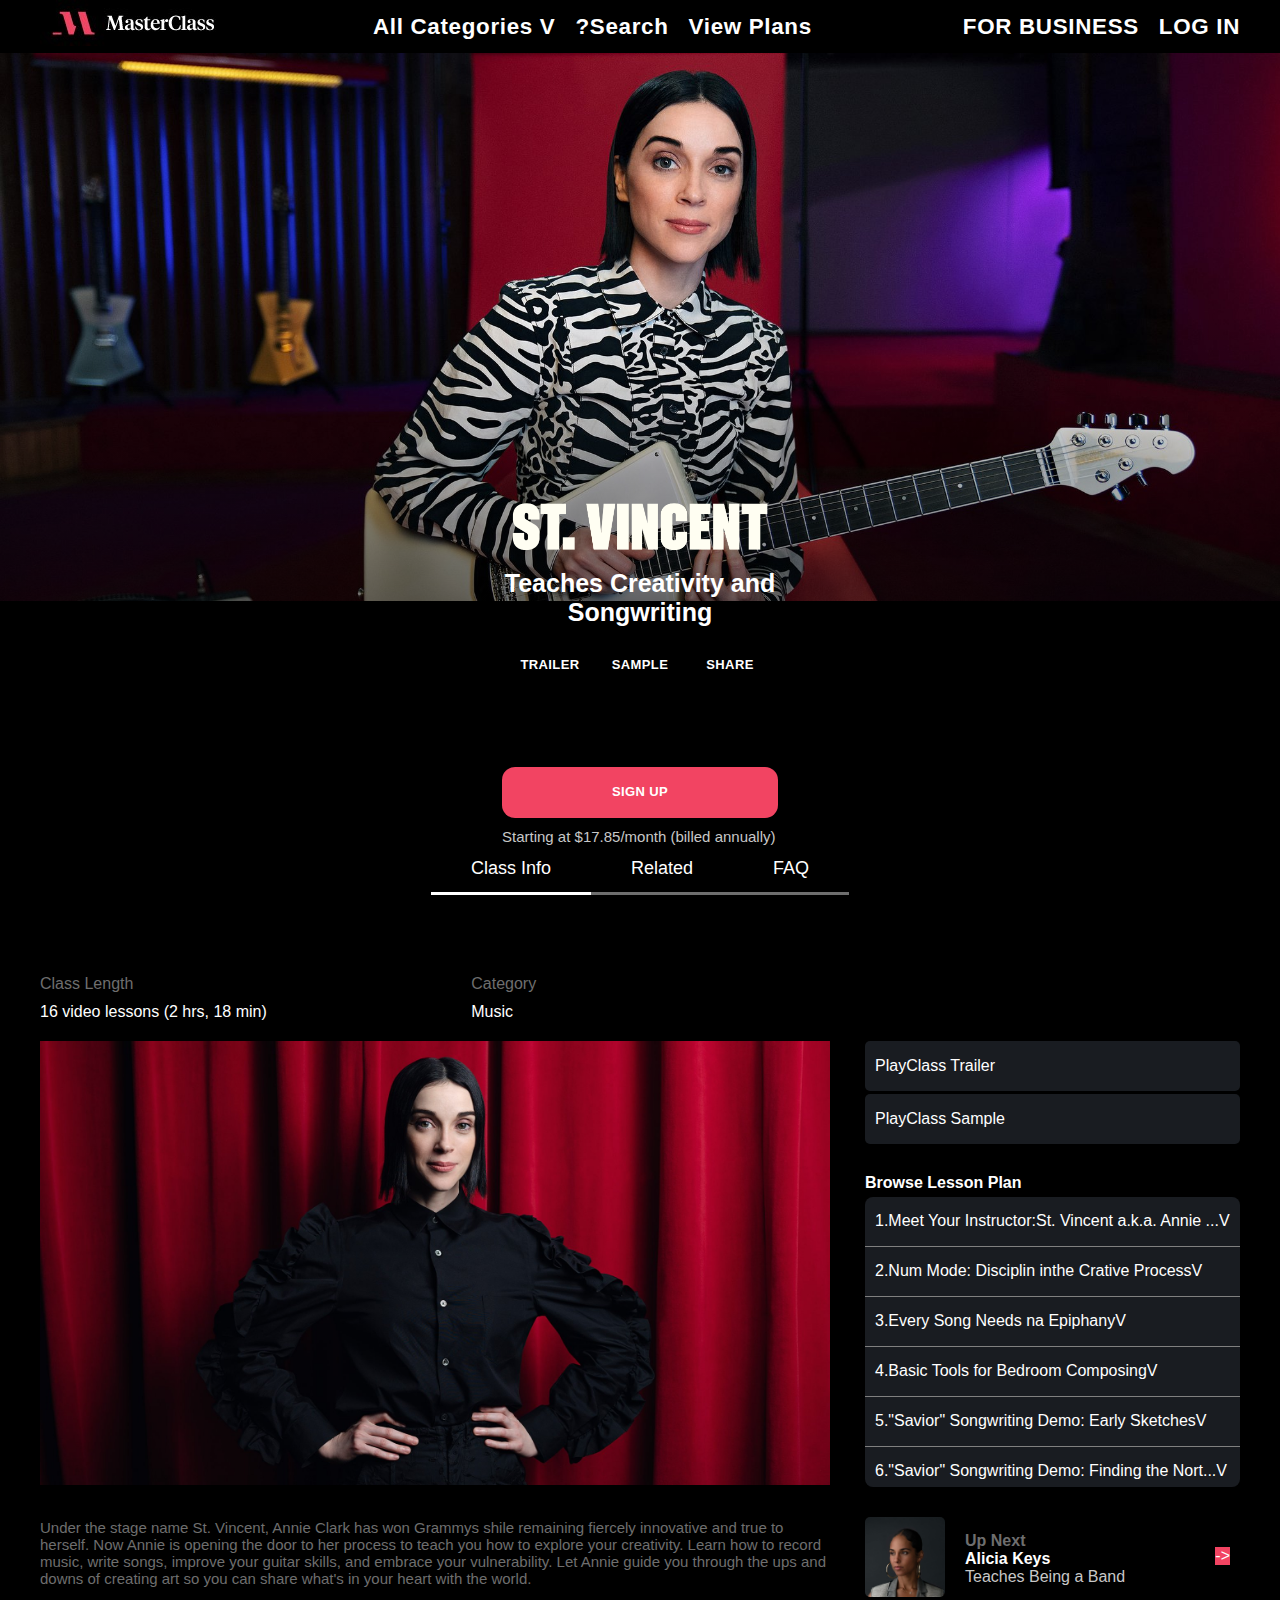
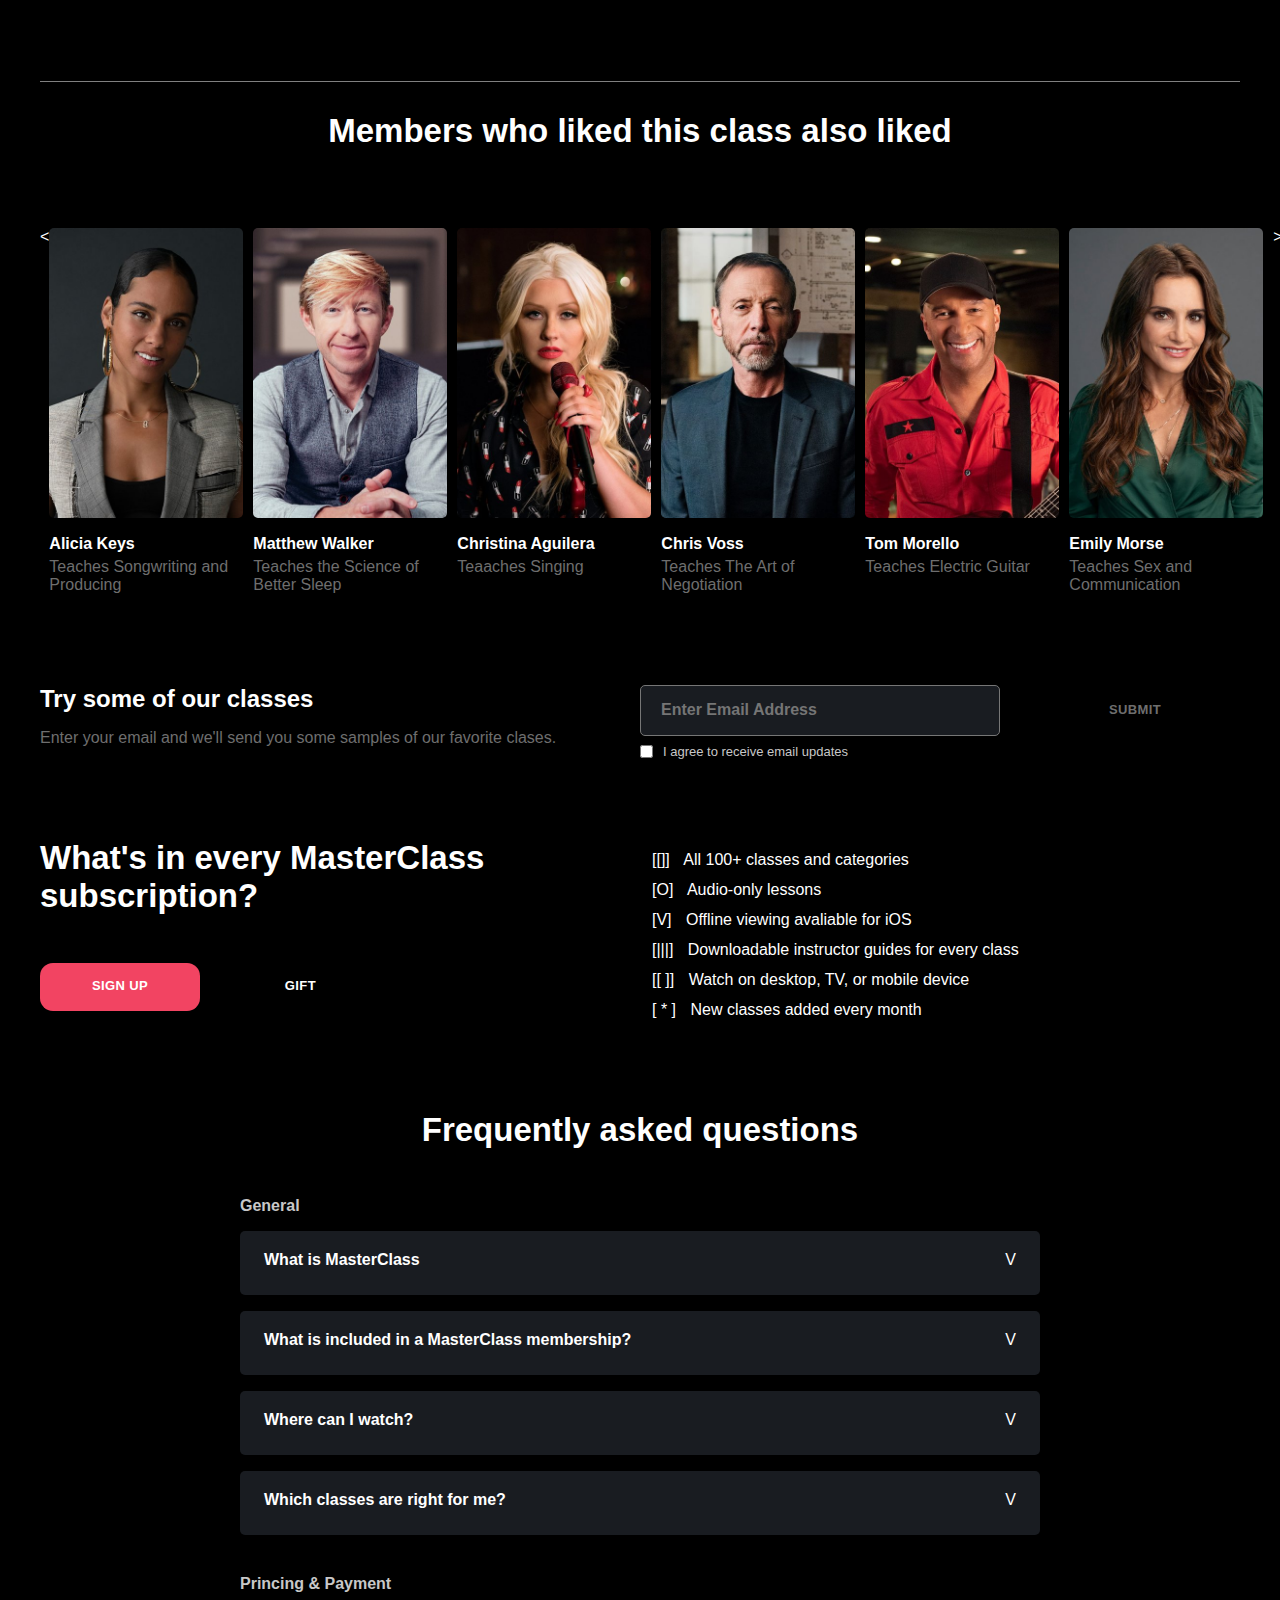
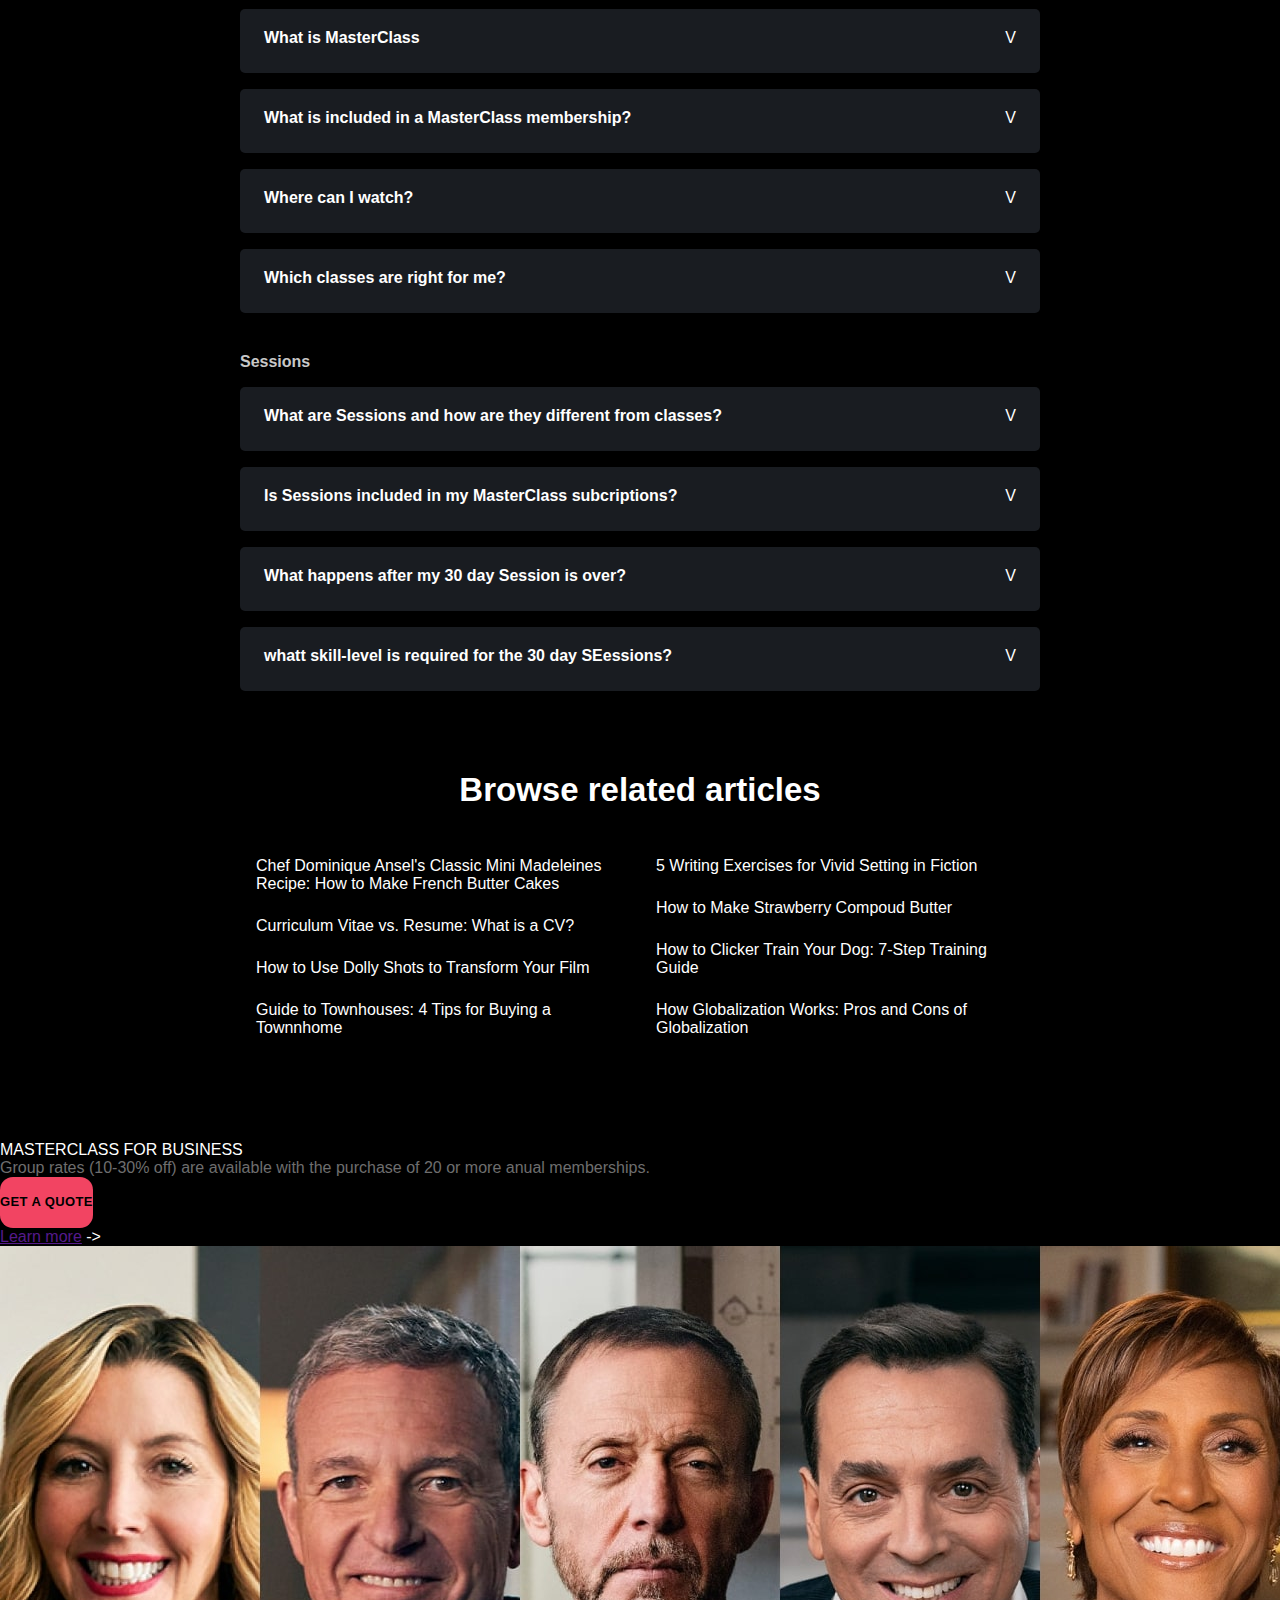
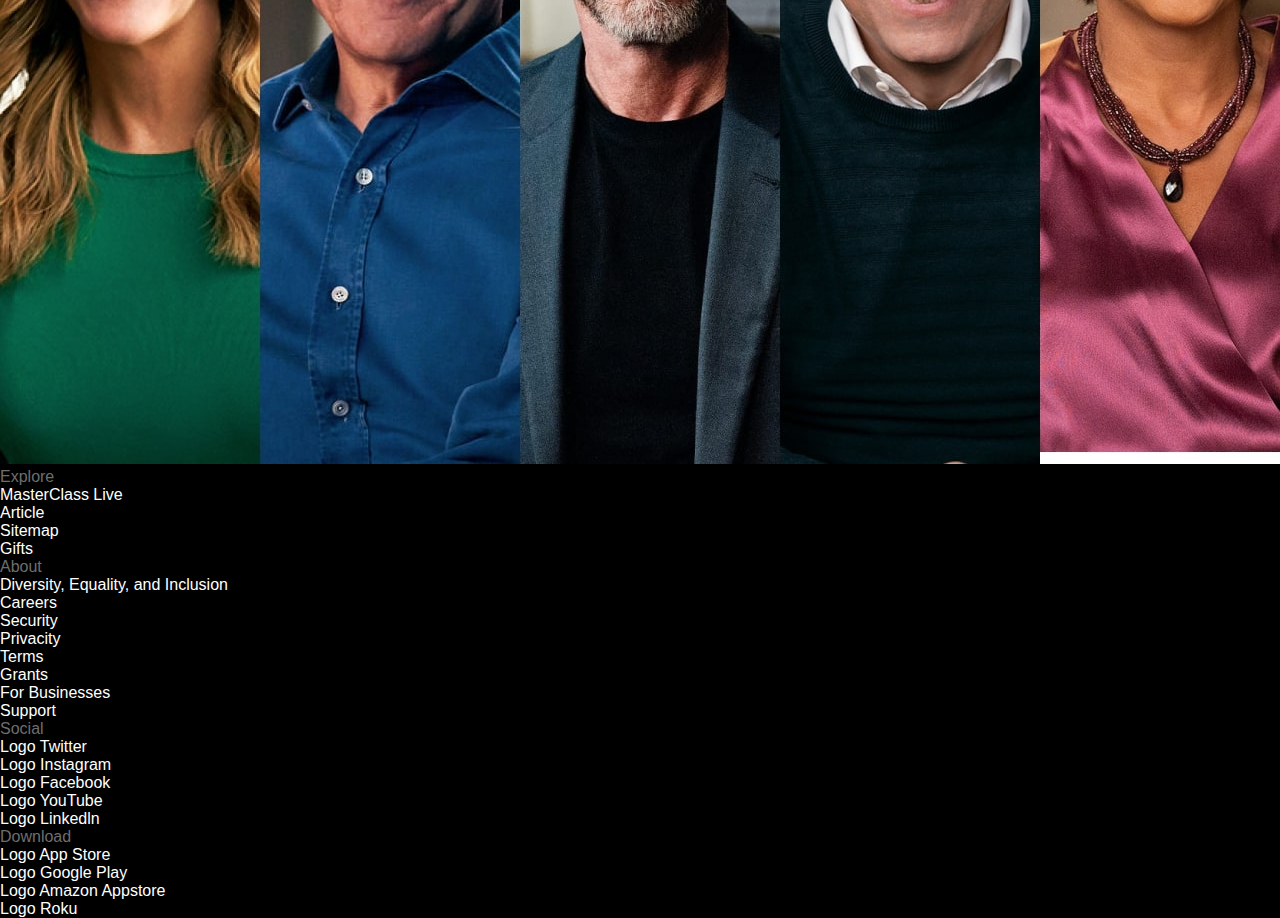
==== commit f4f4637c: "Terminé toda la página, falta el footer y la seccion que está antes del footer" ====
--- a/pagina2.html
+++ b/pagina2.html
@@ -337,7 +337,7 @@
                                 <div>
                                     <p class="texto_blanco">
                                         <span>2.</span>
-                                        Meet Your Instructor:St. Vincent a.k.a. Annie ...
+                                        Num Mode: Disciplin inthe Crative Process
                                         <span>V</span>
                                     </p>
                                 </div>
@@ -345,7 +345,7 @@
                                 <div>
                                     <p class="texto_blanco">
                                         <span>3.</span>
-                                        Meet Your Instructor:St. Vincent a.k.a. Annie ...
+                                        Every Song Needs na Epiphany
                                         <span>V</span>
                                     </p>
                                 </div>
@@ -353,7 +353,7 @@
                                 <div>
                                     <p class="texto_blanco">
                                         <span>4.</span>
-                                        Meet Your Instructor:St. Vincent a.k.a. Annie ...
+                                        Basic Tools for Bedroom Composing
                                         <span>V</span>
                                     </p>
                                 </div>
@@ -361,7 +361,7 @@
                                 <div>
                                     <p class="texto_blanco">
                                         <span>5.</span>
-                                        Meet Your Instructor:St. Vincent a.k.a. Annie ...
+                                        "Savior" Songwriting Demo: Early Sketches
                                         <span>V</span>
                                     </p>
                                 </div>
@@ -369,7 +369,7 @@
                                 <div>
                                     <p class="texto_blanco">
                                         <span>6.</span>
-                                        Meet Your Instructor:St. Vincent a.k.a. Annie ...
+                                        "Savior" Songwriting Demo: Finding the Nort...
                                         <span>V</span>
                                     </p>
                                 </div>
@@ -445,6 +445,7 @@
 
                                 </div>
 
+                                
                             </div>
 
 
@@ -462,18 +463,20 @@
 
         </section>
 
+
         <!--| --------------------------------------------------------- |-->
 
+
         <section class="section">
 
 
-            <div id="otras-clases-div_contenedor">
-
-
-                <div>
-
-
-                    <h2 class="texto_blanco">
+            <div class="otras-clases_contenedor">
+
+
+                <div>
+
+
+                    <h2 class="subtitulo">
                         Members who liked this class also liked
                     </h2>
 
@@ -492,7 +495,7 @@
                     <div class="otras_clases">
 
 
-                        <img src="" alt="">
+                        <img src="imagenes/perfil1.jpg" alt="" class="img_redondeada">
                         <!--| ----------------------- |-->
                         <p class="texto_blanco">
                             Alicia Keys
@@ -508,7 +511,7 @@
                     <div class="otras_clases">
 
 
-                        <img src="" alt="">
+                        <img src="imagenes/perfil2.jpg" alt="" class="img_redondeada">
                         <!--| ----------------------- |-->
                         <p class="texto_blanco">
                             Matthew Walker
@@ -524,7 +527,7 @@
                     <div class="otras_clases">
 
 
-                        <img src="" alt="">
+                        <img src="imagenes/perfil3.jpg" alt="" class="img_redondeada">
                         <!--| ----------------------- |-->
                         <p class="texto_blanco">
                             Christina Aguilera
@@ -540,7 +543,7 @@
                     <div class="otras_clases">
 
 
-                        <img src="" alt="">
+                        <img src="imagenes/perfil4.jpg" alt="" class="img_redondeada">
                         <!--| ----------------------- |-->
                         <p class="texto_blanco">
                             Chris Voss
@@ -556,7 +559,7 @@
                     <div class="otras_clases">
 
 
-                        <img src="" alt="">
+                        <img src="imagenes/perfil5.jpg" alt="" class="img_redondeada">
                         <!--| ----------------------- |-->
                         <p class="texto_blanco">
                             Tom Morello
@@ -572,7 +575,7 @@
                     <div class="otras_clases">
 
 
-                        <img src="" alt="">
+                        <img src="imagenes/perfil6.jpg" alt="" class="img_redondeada">
                         <!--| ----------------------- |-->
                         <p class="texto_blanco">
                             Emily Morse
@@ -598,12 +601,14 @@
             
         </section>
 
+
         <!--| --------------------------------------------------------- |-->
 
+
         <section class="section">
 
 
-            <div class="registro_div_contenedor">
+            <div class="registro-email_contenedor">
 
 
                 <div>
@@ -662,24 +667,26 @@
 
         </section>
 
+
         <!--| --------------------------------------------------------- |-->
 
+
         <section class="section">
 
 
-            <div id="suscripcion_div_contenedor">
-
-
-                <div>
-
-
-                    <p class="texto_blanco">
+            <div class="suscripcion_contenedor">
+
+
+                <div>
+
+
+                    <h2 class="subtitulo">
                         What's in every MasterClass subscription?
-                    </p>
-
-                    <!--| ----------------------- |-->
-
-                    <div>
+                    </h2>
+
+                    <!--| ----------------------- |-->
+
+                    <div class="suscripcion_contenedor_botones">
 
 
                         <button class="boton_rojo">
@@ -717,43 +724,49 @@
 
 
                         <li>
-                            <span>[[]]</span>
-                            <p class="texto_blanco">
+                            
+                            <p class="texto_blanco">
+                                <span>[[]]</span>
                                 All 100+ classes and categories
                             </p>
                         </li>
                         <!--| ----------------------- |-->
                         <li>
-                            <span>[O]</span>
-                            <p class="texto_blanco">
+                            
+                            <p class="texto_blanco">
+                                <span>[O]</span>
                                 Audio-only lessons
                             </p>
                         </li>
                         <!--| ----------------------- |-->
                         <li>
-                            <span>[V]</span>
-                            <p class="texto_blanco">
+                            
+                            <p class="texto_blanco">
+                                <span>[V]</span>
                                 Offline viewing avaliable for iOS
                             </p>
                         </li>
                         <!--| ----------------------- |-->
                         <li>
-                            <span>[|||]</span>
-                            <p class="texto_blanco">
+                            
+                            <p class="texto_blanco">
+                                <span>[|||]</span>
                                 Downloadable instructor guides for every class
                             </p>
                         </li>
                         <!--| ----------------------- |-->
                         <li>
-                            <span>[[]]</span>
-                            <p class="texto_blanco">
+                            
+                            <p class="texto_blanco">
+                                <span>[[ ]]</span>
                                 Watch on desktop, TV, or mobile device
                             </p>
                         </li>
                         <!--| ----------------------- |-->
                         <li>
-                            <span>[*]</span>
-                            <p class="texto_blanco">
+                            
+                            <p class="texto_blanco">
+                                <span>[ * ]</span>
                                 New classes added every month
                             </p>
                         </li>
@@ -774,15 +787,15 @@
         <!--| --------------------------------------------------------- |-->
 
 
-        <section class="preguntas-frecuentes">
-
-
-            <div class="preguntas-frecuencias_contenedor">
-
-
-                <p class="titulo_blanco">
+        <section class="section">
+
+
+            <div class="preguntas-frecuentes_contenedor">
+
+
+                <h2 class="subtitulo">
                 Frequently asked questions
-                </p>
+                </h2>
                 <!--| ----------------------------------- |-->
                 <div class="preguntas-frecuentes_contenedor_secundario">
 
@@ -908,6 +921,67 @@
 
                     </div>
 
+                    <!--| ----------------------------------- |-->
+
+                    <p class="texto_gris_claro">
+                        Sessions
+                    </p>
+
+                    <!--| ----------------------- |-->
+
+                    <div>
+
+                        <div class="contenedor_redondeado_gris">
+
+
+                            <p class="texto_blanco">
+                                What are Sessions and how are they different from classes?
+                            </p>
+                            <!--| ----------------------- |-->
+                            <span>V</span>
+
+
+                        </div>
+                        <!--| ----------------------------------- |-->
+                        <div class="contenedor_redondeado_gris">
+
+
+                            <p class="texto_blanco">
+                                Is Sessions included in my MasterClass subcriptions?
+                            </p>
+                            <!--| ----------------------- |-->
+                            <span>V</span>
+
+
+                        </div>
+                        <!--| ----------------------------------- |-->
+                        <div class="contenedor_redondeado_gris">
+
+
+                            <p class="texto_blanco">
+                                What happens after my 30 day Session  is over?
+                            </p>
+                            <!--| ----------------------- |-->
+                            <span>V</span>
+
+
+                        </div>
+                        <!--| ----------------------------------- |-->
+                        <div class="contenedor_redondeado_gris">
+
+
+                            <p class="texto_blanco">
+                                whatt skill-level is required for the 30 day SEessions?
+                            </p>
+                            <!--| ----------------------- |-->
+                            <span>V</span>
+
+
+                        </div>
+
+
+                    </div>
+
 
                 </div>
 
@@ -921,63 +995,72 @@
         <!--| --------------------------------------------------------- |-->
 
 
-        <section class="relacionados">
+        <section class="section">
 
 
             <div class="relacionados_contenedor">
 
 
-                <h2 class="texto_blanco">
+                <h2 class="subtitulo">
                     Browse related articles
                 </h2>
 
                 <!--| ----------------------------------- |-->
 
-                <div>
-
-
-                    <a href="#"> 
-                        Chef Dominique Ansel's Classic Mini Madeleines Recipe: How to Make French Butter Cakes
-                    </a>
-                    <!--| ----------------------- |-->
-                    <a href="#"> 
-                        Curriculum Vitae vs. Resume: What is a CV?
-                    </a>
-                    <!--| ----------------------- |-->
-                    <a href="#"> 
-                        How to Use Dolly Shots to Transform Your Film
-                    </a>
-                    <!--| ----------------------- |-->
-                    <a href="#"> 
-                        Guide to Townhouses: 4 Tips for Buying a Townnhome
-                    </a>
-
-
-                </div>
-
-                <!--| ----------------------------------- |-->
-
-                <div>
-
-
-                    <a href="#"> 
-                        5 Writing Exercises for Vivid Setting in Fiction
-                    </a>
-                    <!--| ----------------------- |-->
-                    <a href="#"> 
-                        How to Make Strawberry Compoud Butter
-                    </a>
-                    <!--| ----------------------- |-->
-                    <a href="#"> 
-                        How to Clicker Train Your Dog: 7-Step Training Guide
-                    </a>
-                    <!--| ----------------------- |-->
-                    <a href="#"> 
-                        How Globalization Works: Pros and Cons of Globalization
-                    </a>
-
-
-                </div>
+
+                <div class="relacionados_contenedor_enlaces">
+
+
+                    <div>
+
+
+                        <a href="#"> 
+                            Chef Dominique Ansel's Classic Mini Madeleines Recipe: How to Make French Butter Cakes
+                        </a>
+                        <!--| ----------------------- |-->
+                        <a href="#"> 
+                            Curriculum Vitae vs. Resume: What is a CV?
+                        </a>
+                        <!--| ----------------------- |-->
+                        <a href="#"> 
+                            How to Use Dolly Shots to Transform Your Film
+                        </a>
+                        <!--| ----------------------- |-->
+                        <a href="#"> 
+                            Guide to Townhouses: 4 Tips for Buying a Townnhome
+                        </a>
+
+
+                    </div>
+
+                    <!--| ----------------------------------- |-->
+
+                    <div>
+
+
+                        <a href="#"> 
+                            5 Writing Exercises for Vivid Setting in Fiction
+                        </a>
+                        <!--| ----------------------- |-->
+                        <a href="#"> 
+                            How to Make Strawberry Compoud Butter
+                        </a>
+                        <!--| ----------------------- |-->
+                        <a href="#"> 
+                            How to Clicker Train Your Dog: 7-Step Training Guide
+                        </a>
+                        <!--| ----------------------- |-->
+                        <a href="#"> 
+                            How Globalization Works: Pros and Cons of Globalization
+                        </a>
+
+
+                    </div>
+
+                    
+
+                </div>
+
 
 
             </div>
@@ -989,10 +1072,10 @@
         <!--| --------------------------------------------------------- |-->
 
 
-        <section class="unirse">
-
-
-            <div class="unirs_contenedor">
+        <section class="section">
+
+
+            <div class="unirse_contenedor">
 
 
                 <div>
--- a/estilopagina2.css
+++ b/estilopagina2.css
@@ -19,10 +19,11 @@
 html, body{
     height: 100%;
     /*font-size: 62.5%;*/
+    background-color: rgb(0, 0, 0);
 }
 body{
-    background-color: rgb(110, 110, 110);
-    color:#ffffff
+
+    color:#ffffff;
 }
 
 
@@ -57,6 +58,7 @@
 .nav_contenedor div:nth-child(2) p:last-child, .nav_contenedor div:nth-child(3) p:last-child{
     margin-right: 0px;
 }
+
 
 
 
@@ -79,7 +81,6 @@
     align-items: center;
 }
 
-
 .portada_contenedor_titulos {
     /*background-color: bisque;*/
     display:flex;
@@ -159,8 +160,6 @@
     display: flex;
     flex-direction: row;
     justify-content: center;
-
-    background-color:blueviolet;
 }
 
 .main-nav_contenedor > div{
@@ -192,33 +191,37 @@
 /*-------------------------||-------------------------*/
 
 
+
+
 /*-------------------------|CLASES-VIDEOS|-------------------------*/
 .clases_contenedor{
     width: var(--ancho);
-    background-color:burlywood;
-    margin: auto;
-}
+    background-color:rgb(0, 0, 0);
+    margin: auto;
+}
+
 .clases_contenedor > div:nth-child(1){
     margin-bottom: 10px;
-    border-style: solid;
-    background-color: red;
-}
+}
+
 .clases_contenedor > div:nth-child(1) > div{
     display: inline-block;
 }
+
 .clases_contenedor > div:nth-child(1) > div:first-child{
     margin-right: 200px;
 }
+
 .clases_contenedor> div:nth-child(1) div p{
     margin-bottom: 10px;
 }
 
 
 /*-----segundo div - 1div-imagen(video) y texto-----*/
+
+
 .clases_contenedor > div:nth-child(2){
-    background-color:  blue;
-    border-style: solid;
-    border-color: red;
+
     display: flex;
     flex-direction: row;
     flex-wrap:  wrap;
@@ -226,32 +229,35 @@
 }
 
 .clases_contenedor > div:nth-child(2) > div{
-    background-color: green;
     display:  inline-block;
 }
+
 .clases_contenedor > div:nth-child(2) > div:first-child{
-    background-color: darkred;
     width: 790px;
 }
+
 .clases_contenedor > div:nth-child(2) > div:first-child > img:first-child{
     width: 100%;
-    margin-bottom: 20px;
+    margin-bottom: 30px;
 }
 .clases_contenedor > div:nth-child(2) > div:first-child > p{
     width: 100%;
-    background-color:aqua;
-}
+    font-size: 15px;
+}
+
 
 /*----- segundo div - 2div - 1div-trailer y clases-----*/
 /*.clases_contenedor > div:nth-child(2) > div:nth-child(2)*/
+
+
 .clases-contenedor_menu_derecha{
-    background-color: red;
     width: 375px;
-
-}
+}
+
 .clases-contenedor_menu_derecha > div:nth-child(1){
-    background-color: khaki;
-}
+
+}
+
 .clases-contenedor_menu_derecha > div:nth-child(1) > div{
     display: flex;
     flex-direction: row;
@@ -263,20 +269,22 @@
 .clases-contenedor_menu_derecha > div:nth-child(2){
     margin-top: 30px;
 }
+
 .clases-contenedor_menu_derecha > div:nth-child(2) > p:first-child{
     margin-bottom: 5px;
     font-weight: bold;
 }
 
 .clases-contenedor_menu_derecha > div:nth-child(2) > div:nth-child(2){
-    background-color: purple;
+    background-color: #191c21;
     height: 290px;
     overflow: hidden;
     border-radius:8px;
 }
+
 .clases-contenedor_menu_derecha > div:nth-child(2) > div:nth-child(2) p{
     border-bottom: solid;
-    border-color:  lightgray;
+    border-color:  gray;
     border-width: 1px;
     height: 50px;
     text-align: left;
@@ -287,28 +295,34 @@
 
 
 /*----- siguiente clase -----*/
+
+
 .siguiente-clase{
-    margin-top: 20px;
-    background-color:cornflowerblue;
+    margin-top: 30px;
+
     position: relative;
     display: flex;
 }
+
 .siguiente-clase > div{
 
 }
+
 .siguiente-clase > div img{
     width: 80px;
     height: 80px;
 }
+
 .siguiente-clase > div:nth-child(2){
-    background-color:darkseagreen;
     margin: auto;
     margin-left: 20px;
 }
+
 .siguiente-clase > div:nth-child(2) > div:nth-child(1) > p:nth-child(1),
 .siguiente-clase > div:nth-child(2) > div:nth-child(1) > p:nth-child(2){
     font-weight: bold;
 }
+
 .siguiente-clase > div:last-child{
     background-color:#f24462;
     display: flex;
@@ -323,7 +337,259 @@
 
 
 
-
+/*-------------------------|Otras clases|-------------------------*/
+.otras-clases_contenedor{
+    width: var(--ancho);
+
+    margin: auto;
+    border-top:solid;
+    border-color: gray;
+    border-width: 1px;
+
+}
+
+.otras-clases_contenedor > div:first-child h2{
+    /*font-size:32px;*/
+    text-align: center;
+}
+
+.otras-clases_contenedor > div:nth-child(2){
+    display: flex;
+    flex-direction: row;
+}
+
+.otras-clases_contenedor > div:first-child{
+    padding-bottom: 30px;
+    padding-top: 30px;
+}
+
+
+/*----- otras clases -----*/
+
+
+.otras_clases{
+    width: 206px;
+    height: 377px;
+    margin-right: 10px;
+}
+
+.otras_clases img{
+    width:  194px;
+    height: 290px;
+    background-size: contain;
+    background-repeat: no-repeat;
+}
+
+
+/*----- contenedor imagenes -----*/
+
+
+.otras_clases p:nth-child(2){
+    margin-top: 13px;
+    font-weight: bold;
+}
+.otras_clases p:nth-child(3){
+    margin-top: 5px;
+}
+/*-------------------------||-------------------------*/
+
+
+
+
+/*-------------------------|Registro correo|-------------------------*/
+.registro-email_contenedor{
+    width: var(--ancho);
+    /*background-color: #2c3166;*/
+    margin: auto;
+    display: flex;
+    flex-direction: row;
+    justify-content: space-around;
+}
+
+.registro-email_contenedor > div:first-child, .registro-email_contenedor > div:nth-child(2){
+    width: 50%;
+}
+
+
+/*----- Registro email -----*/
+
+
+.registro-email_contenedor > div:first-child h3{
+    font-size: 24px;
+}
+
+.registro-email_contenedor > div:first-child p{
+    font-size: 16px;
+    margin-top: 16px;
+}
+
+.registro-email_contenedor > div:nth-child(2){
+    display: flex;
+    flex-direction: row;
+    justify-content: space-between;
+    flex-wrap: wrap;
+}
+
+.registro-email_contenedor > div:nth-child(2) > button:nth-child(2){
+    width: 35%;
+    background-color: black;
+}
+
+.registro-email_contenedor > div:nth-child(2) > div:last-child{
+    display: flex;
+    flex-direction: row;
+    flex-wrap: wrap;
+    justify-content: space-around;
+    margin-top: 8px;
+}
+
+.registro-email_contenedor > div:nth-child(2) > div:last-child > p{
+    margin-left:  10px;
+    font-size: 13px;
+}
+
+/*-------------------------||-------------------------*/
+
+
+
+
+/*-------------------------| Suscripcion |-------------------------*/
+.suscripcion_contenedor{
+    width: var(--ancho);
+    margin: auto;
+    display: flex;
+    flex-direction: row;
+    flex-wrap: wrap;
+}
+.suscripcion_contenedor > div{
+    width: 50%;
+}
+
+.suscripcion_contenedor_botones{
+    margin-top: 26px;
+}
+
+.suscripcion_contenedor_botones > button{
+    width: 160px;
+    height: 48px;
+}
+
+.suscripcion_contenedor_botones > button:last-child{
+    margin-left: 16px;
+}
+
+
+/*----------*/
+
+
+.suscripcion_ul_multimedia > li{
+    list-style: none;
+    margin: 12px;
+}
+
+.suscripcion_ul_multimedia > li span{
+    margin-right: 10px;
+}
+
+
+
+/*-------------------------||-------------------------*/
+
+
+
+
+/*-------------------------|Pregutas frecuentes|-------------------------*/
+.preguntas-frecuentes_contenedor{
+    width: var(--ancho);
+    margin: auto;
+
+    display: block;
+}
+
+.preguntas-frecuentes_contenedor > h2{
+    text-align: center;
+}
+
+
+/*----------*/
+
+
+.preguntas-frecuentes_contenedor_secundario{
+    width: 800px;
+    margin: auto;
+}
+
+.preguntas-frecuentes_contenedor_secundario > p{
+    margin-bottom: 16px;
+    font-weight: bold;
+}
+
+.preguntas-frecuentes_contenedor_secundario >  div > div{
+    display: flex;
+    justify-content: space-between;
+    margin-bottom: 16px;
+    height: 64px;
+    padding-left: 24px;
+    padding-top: 20px;
+    padding-right: 24px;
+}
+.preguntas-frecuentes_contenedor_secundario > div{
+    margin-bottom: 40px;
+}
+
+.preguntas-frecuentes_contenedor_secundario > div > div p{
+    font-weight: bold;
+}
+
+/*-------------------------||-------------------------*/
+
+
+
+
+/*-------------------------|Relacionados|-------------------------*/
+.relacionados_contenedor{
+    width: 800px;
+    display: flex;
+    flex-direction: column;
+    margin: auto;
+    align-items: center;
+}
+
+.relacionados_contenedor_enlaces{
+    display: flex;
+    flex-direction: row;
+}
+
+.relacionados_contenedor_enlaces div{
+    width: 50%;
+    display: flex;
+    flex-direction:column;
+    padding-left: 16px;
+    padding-right: 16px;
+}
+.relacionados_contenedor_enlaces > div a{
+    margin-bottom: 24px;
+    text-decoration: none;
+    color: white;
+}
+.relacionados_contenedor_enlaces > div a:hover{
+    text-decoration: underline;
+}
+
+/*-------------------------||-------------------------*/
+
+
+
+
+/*-------------------------|Unirse|-------------------------*/
+
+
+/*-------------------------||-------------------------*/
+
+
+
+
+/*-------------------------||-------------------------*/
 .boton_rojo{
     background-color: #f24462;
     border-radius: 13px;
@@ -335,6 +601,21 @@
     letter-spacing: 0.03em;
     font-size: 13px;
 }
+
+.boton_negro{
+    background-color: #000000;
+    border-radius: 13px;
+    height: 51px;
+    border-style: solid;
+    border-width: 1px;
+
+    font-weight: bolder;
+    line-height: 1.25;
+    letter-spacing: 0.03em;
+    font-size: 13px;
+}
+
+
 .texto_blanco{
     color:var(--texto_blanco);
 }
@@ -344,8 +625,38 @@
 .texto_gris_claro{
     color: var(--texto_gris_claro);
 }
+
+
 .contenedor_redondeado_gris{
-    background-color: gray;
-    border-radius: 8px;
+    background-color: #191c21;
+    border-radius: 5px;
     height: 50px;
-}+}
+
+.img_redondeada{
+    border-radius: 5px;
+}
+
+.section{
+    margin-top: 80px;
+}
+
+.entrada_de_texto{
+        color: rgb(255, 255, 255);
+        border-radius: 5px;
+        width: 60%;
+        height: 51px;
+        border-style: none;
+        background-color: #191c21;
+        font-size: medium;
+        border-style: solid;
+        border-width: 1px;
+        font-weight: 550;
+        padding-left: 20px;  
+}
+
+.subtitulo{
+    color: white;
+    font-size:33px;
+    margin-bottom: 48px;
+}
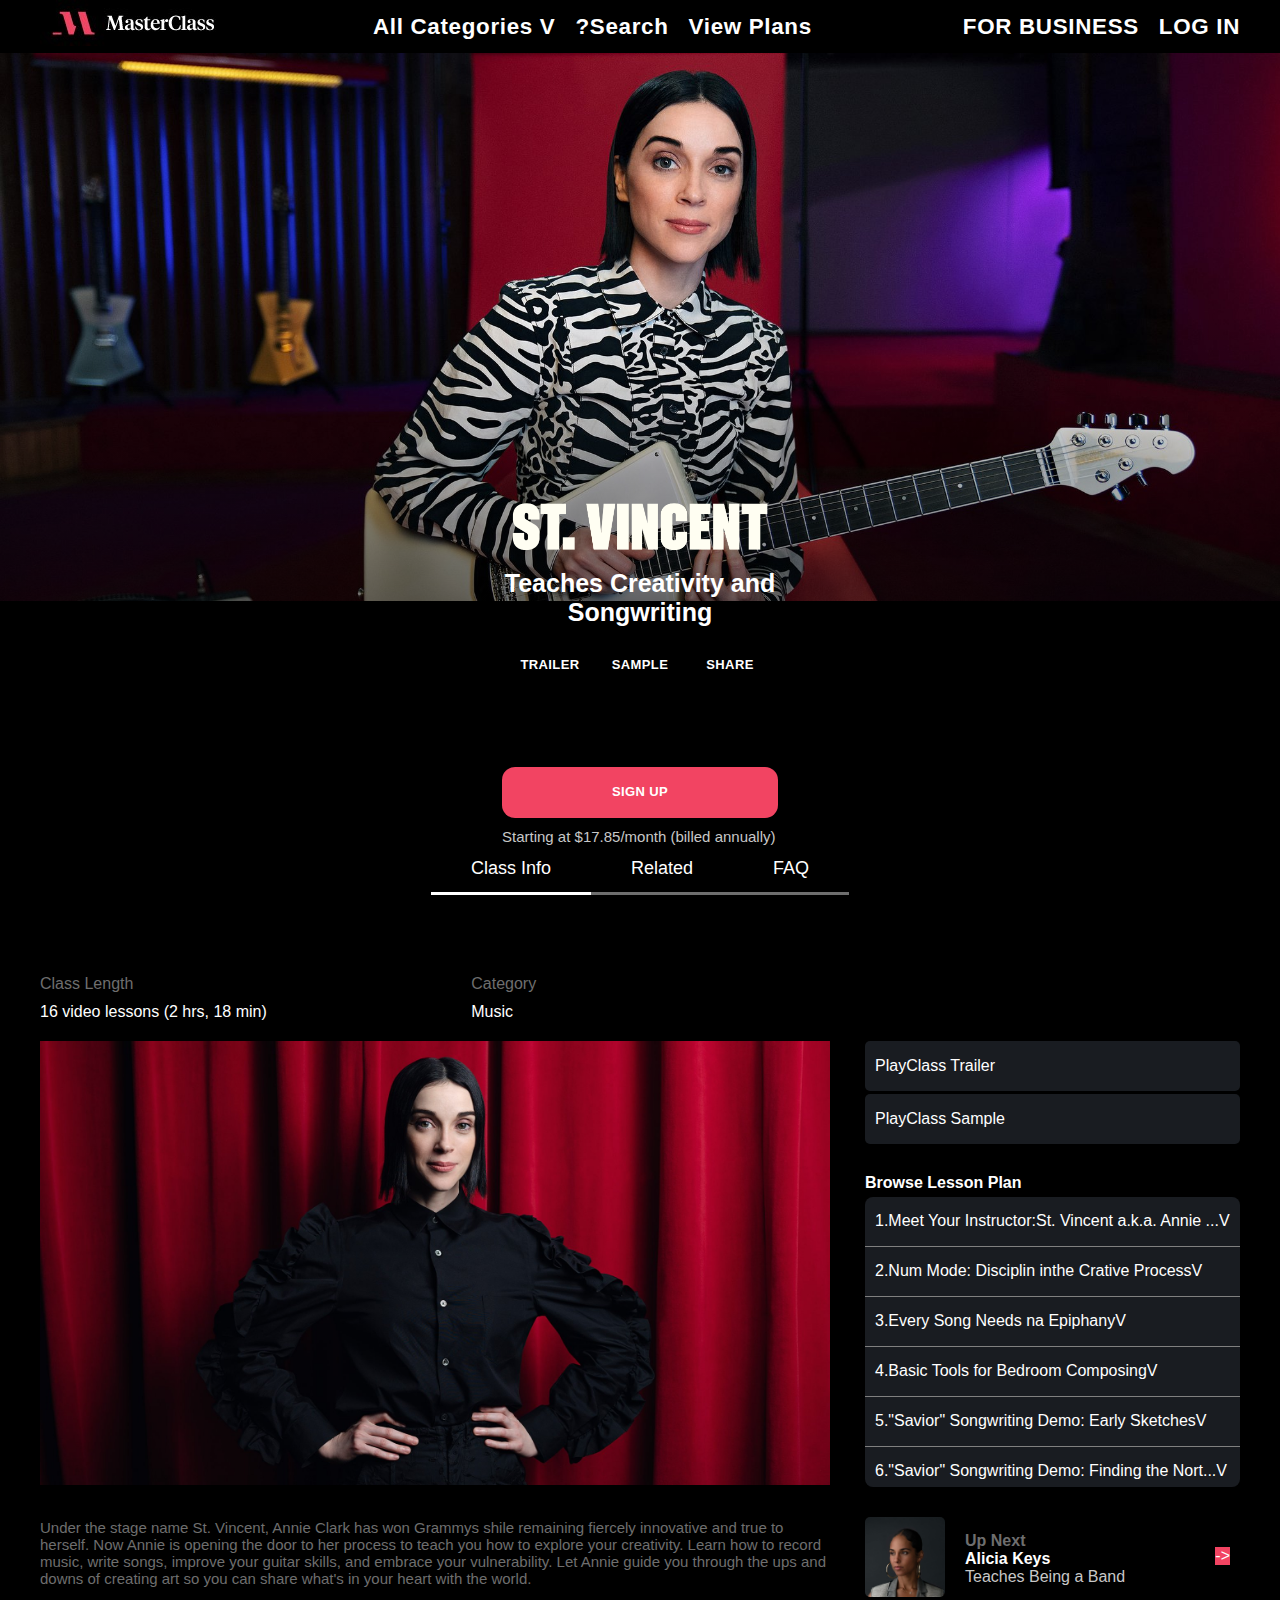
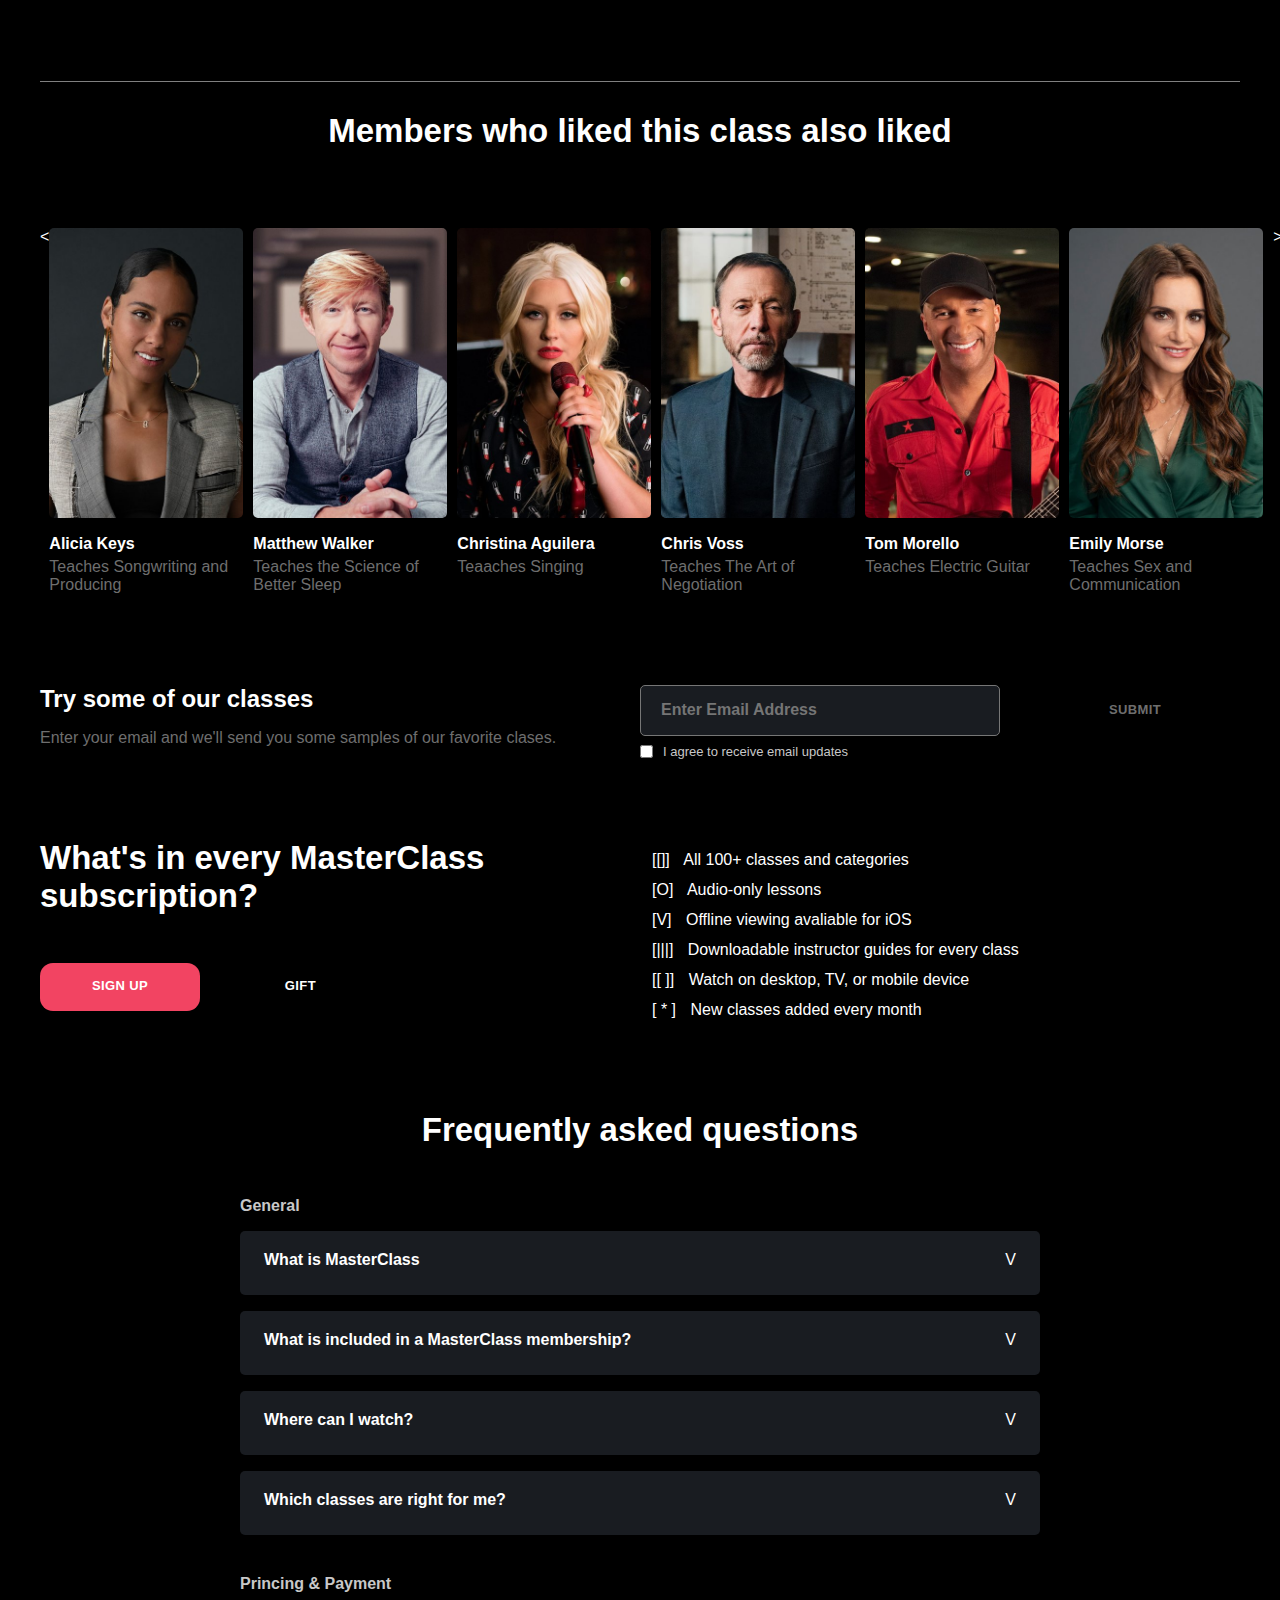
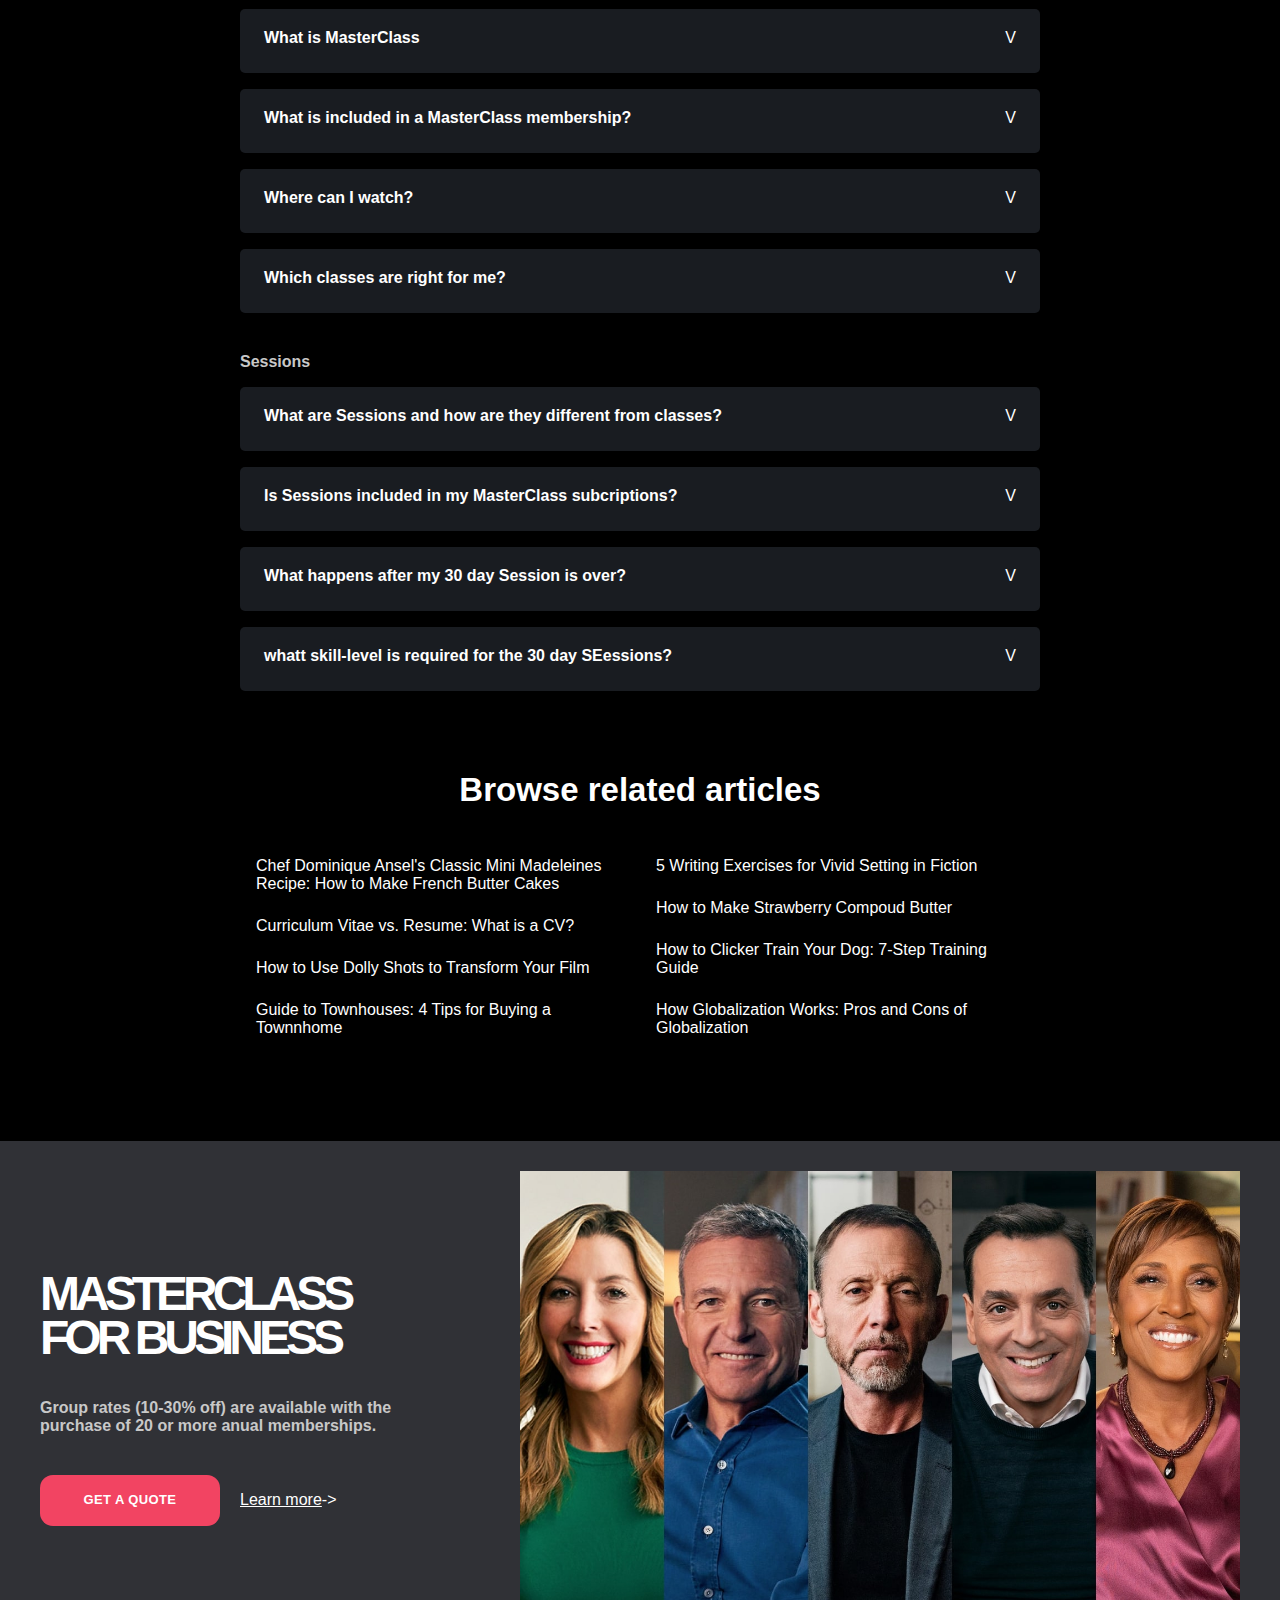
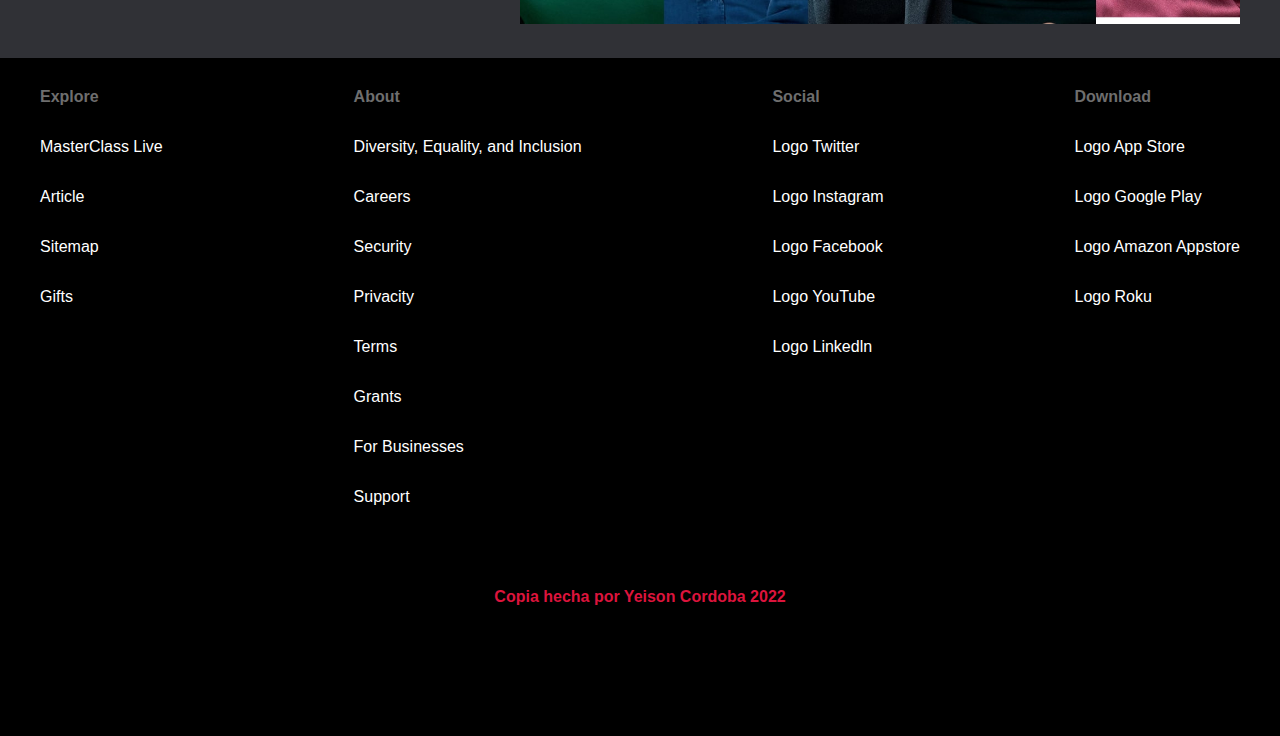
==== commit cbeff5d0: "Terminé la segunda página, solo falta agregar los iconos y algunas actulizaciones de la pagina real " ====
--- a/pagina2.html
+++ b/pagina2.html
@@ -1074,58 +1074,60 @@
 
         <section class="section">
 
-
-            <div class="unirse_contenedor">
-
-
-                <div>
-
-
-                    <p class="texto_blanco">
-                        MASTERCLASS FOR BUSINESS
-                    </p>
-                    <!--| ----------------------- |-->
-                    <p class="texto_gris">
-                        Group rates (10-30% off) are available with the purchase of 20 or more anual memberships.
-                    </p>
-
-                    <!--| ----------------------- |-->
-
-                    <div>
-
-
-                        <button class="boton_rojo">
-                            GET A QUOTE
-                        </button>
-                        <!--| ----------------------- |-->
+            <div class="contenedor-unirse-ultimo">
+
+
+                <div class="unirse_contenedor">
+
+
+                    <div>
+
+
+                        <p class="texto_blanco">
+                            MASTERCLASS FOR BUSINESS
+                        </p>
+                        <!--| ----------------------- |-->
+                        <p class="texto_gris_claro">
+                            Group rates (10-30% off) are available with the purchase of 20 or more anual memberships.
+                        </p>
+
+                        <!--| ----------------------- |-->
+
                         <div>
 
 
-                            <a href="">Learn more</a>
-                            <!--| ----------------------- |-->
-                            <span>
-                                ->
-                            </span>
-
-
-                        </div>
-
-
-                    </div>
-
-
-                </div>
-
-                <!--| ----------------------- |-->
-
-                <div>
-                    <img src="imagenes/Imagen1.jpg" alt="">
-                </div>
-
-
+                            <button class="boton_rojo">
+                                GET A QUOTE
+                            </button>
+                            <!--| ----------------------- |-->
+                            <div>
+
+
+                                <a href="">Learn more</a>
+                                <!--| ----------------------- |-->
+                                <span>
+                                    ->
+                                </span>
+
+
+                            </div>
+
+
+                        </div>
+
+
+                    </div>
+
+                    <!--| ----------------------- |-->
+
+                    <div>
+                        <img src="imagenes/Imagen1.jpg" alt="">
+                    </div>
+
+
+                </div>
             </div>
 
-
         </section>
 
 
@@ -1138,146 +1140,148 @@
             <div id="footer_contenedor">
     
     
-                    <div class="footer_textos">
-    
-
-                        <span class="texto_gris">
-                            Explore
-                        </span>
-                        <!--| ----------------------- |-->
-                        <p class="texto_blanco">
-                            MasterClass Live
-                        </p>
-                        <!--| ----------------------- |-->      
-                        <p class="texto_blanco">
-                            Article
-                        </p class="texto_blanco">
-                        <!--| ----------------------- |-->
-                        <p class="texto_blanco">
-                            Sitemap
-                        </p class="texto_blanco">
-                        <!--| ----------------------- |-->
-                        <p class="texto_blanco">
-                            Gifts
-                        </p>
-    
+                <div class="footer_textos">
+
+
+                    <span class="texto_gris">
+                        Explore
+                    </span>
+                    <!--| ----------------------- |-->
+                    <p class="texto_blanco">
+                        MasterClass Live
+                    </p>
+                    <!--| ----------------------- |-->      
+                    <p class="texto_blanco">
+                        Article
+                    </p class="texto_blanco">
+                    <!--| ----------------------- |-->
+                    <p class="texto_blanco">
+                        Sitemap
+                    </p class="texto_blanco">
+                    <!--| ----------------------- |-->
+                    <p class="texto_blanco">
+                        Gifts
+                    </p>
+
+    
+                </div>
+    
+                <!--| ---------------------------------------- |-->
+    
+                <div class="footer_textos">
+
+
+                    <span class="texto_gris">
+                        About
+                    </span>
+                    
+                    <!--| ----------------------- |-->
+                    <p class="texto_blanco">
+                        Diversity, Equality, and Inclusion
+                    </p>
+                    <!--| ----------------------- |-->
+                    <p class="texto_blanco">
+                        Careers
+                    </p>
+                    <!--| ----------------------- |-->
+                    <p class="texto_blanco">
+                        Security
+                    </p>
+                    <!--| ----------------------- |-->
+                    <p class="texto_blanco">
+                        Privacity
+                    </p>
+                    <!--| ----------------------- |-->
+                    <p class="texto_blanco">
+                        Terms
+                    </p>
+                    <!--| ----------------------- |-->
+                    <p class="texto_blanco">
+                        Grants
+                    </p>
+                    <!--| ----------------------- |-->
+                    <p class="texto_blanco">
+                        For Businesses
+                    </p>
+                    <!--| ----------------------- |-->
+                    <p class="texto_blanco">
+                        Support
+                    </p>
+                        
+                    
+                </div>
+    
+                <!--| ---------------------------------------- |-->
+    
+                <div class="footer_textos">
+                    
+
+                    <span class="texto_gris">
+                        Social
+                    </span>
+
+                    <!--| ----------------------- |-->
+                    <p class="texto_blanco">
+                        <span>Logo</span>
+                        Twitter
+                    </p>
+                    <!--| ----------------------- |-->
+                    <p class="texto_blanco">
+                        <span>Logo</span>
+                        Instagram
+                    </p>
+                    <!--| ----------------------- |-->
+                    <p class="texto_blanco">
+                        <span>Logo</span>
+                        Facebook
+                    </p>
+                    <!--| ----------------------- |-->
+                    <p class="texto_blanco">
+                        <span>Logo</span>
+                        YouTube
+                    </p>
+                    <!--| ----------------------- |-->
+                    <p class="texto_blanco">
+                        <span>Logo</span>
+                        Linkedln
+                    </p>
+                    
+
+                </div>
+    
+                <!--| ---------------------------------------- |-->
+    
+                <div class="footer_textos">
+
+                    
+                    <span class="texto_gris">
+                        Download
+                    </span>
+
+                    <!--| ----------------------- |-->
+                    <p>
+                        Logo App Store
+                    </p>
+                    <!--| ----------------------- |-->
+                    <p>
+                        Logo Google Play
+                    </p>
+                    <!--| ----------------------- |-->
+                    <p>
+                        Logo Amazon Appstore
+                    </p>
+                    <!--| ----------------------- |-->
+                    <p>
+                        Logo Roku
+                    </p>
+                    
+
+                </div>
         
-                    </div>
-        
-                    <!--| ---------------------------------------- |-->
-        
-                    <div class="footer_textos">
-
-    
-                        <span class="texto_gris">
-                            About
-                        </span>
-                        
-                        <!--| ----------------------- |-->
-                        <p class="texto_blanco">
-                            Diversity, Equality, and Inclusion
-                        </p>
-                        <!--| ----------------------- |-->
-                        <p class="texto_blanco">
-                            Careers
-                        </p>
-                        <!--| ----------------------- |-->
-                        <p class="texto_blanco">
-                            Security
-                        </p>
-                        <!--| ----------------------- |-->
-                        <p class="texto_blanco">
-                            Privacity
-                        </p>
-                        <!--| ----------------------- |-->
-                        <p class="texto_blanco">
-                            Terms
-                        </p>
-                        <!--| ----------------------- |-->
-                        <p class="texto_blanco">
-                            Grants
-                        </p>
-                        <!--| ----------------------- |-->
-                        <p class="texto_blanco">
-                            For Businesses
-                        </p>
-                        <!--| ----------------------- |-->
-                        <p class="texto_blanco">
-                            Support
-                        </p>
-                            
-                        
-                    </div>
-        
-                    <!--| ---------------------------------------- |-->
-        
-                    <div class="footer_textos">
-                        
-    
-                        <span class="texto_gris">
-                            Social
-                        </span>
-    
-                        <!--| ----------------------- |-->
-                        <p class="texto_blanco">
-                            <span>Logo</span>
-                            Twitter
-                        </p>
-                        <!--| ----------------------- |-->
-                        <p class="texto_blanco">
-                            <span>Logo</span>
-                            Instagram
-                        </p>
-                        <!--| ----------------------- |-->
-                        <p class="texto_blanco">
-                            <span>Logo</span>
-                            Facebook
-                        </p>
-                        <!--| ----------------------- |-->
-                        <p class="texto_blanco">
-                            <span>Logo</span>
-                            YouTube
-                        </p>
-                        <!--| ----------------------- |-->
-                        <p class="texto_blanco">
-                            <span>Logo</span>
-                            Linkedln
-                        </p>
-                        
-    
-                    </div>
-        
-                    <!--| ---------------------------------------- |-->
-        
-                    <div class="footer_textos">
-
-                        
-                        <span class="texto_gris">
-                            Download
-                        </span>
-    
-                        <!--| ----------------------- |-->
-                        <p>
-                            Logo App Store
-                        </p>
-                        <!--| ----------------------- |-->
-                        <p>
-                            Logo Google Play
-                        </p>
-                        <!--| ----------------------- |-->
-                        <p>
-                            Logo Amazon Appstore
-                        </p>
-                        <!--| ----------------------- |-->
-                        <p>
-                            Logo Roku
-                        </p>
-                        
-
-                    </div>
-        
-    
-                </div>
+    
+            </div>
+
+            <p class="firma">Copia hecha por Yeison Cordoba 2022</p>
 
 
         </footer>
--- a/estilopagina2.css
+++ b/estilopagina2.css
@@ -582,7 +582,116 @@
 
 
 /*-------------------------|Unirse|-------------------------*/
-
+.contenedor-unirse-ultimo{
+    background-color: #303136;
+}
+
+.unirse_contenedor{
+
+    display: flex;
+    flex-direction: row;
+    margin: auto;
+    width: 1200px;
+    align-items: center;
+    justify-content: space-between;
+
+    padding-top: 30px;
+padding-bottom: 30px;
+
+}
+
+.unirse_contenedor > div:first-child{
+    width: 30%;
+}
+
+.unirse_contenedor > div:first-child > p:first-child{
+    font-size: 3em;
+    font-family:  "Sohne", "Helvetica", "Arial", sans-serif;
+    letter-spacing: -5px;
+    line-height: 90%;
+    font-weight: 900;
+}
+
+.unirse_contenedor div:first-child p:nth-child(2){
+    
+    margin-top: 40px;
+    margin-bottom: 40px;
+    font-weight: 600;    
+}
+
+.unirse_contenedor > div:first-child > div{
+    display: flex;
+    flex-direction: row;
+}
+
+.unirse_contenedor div:first-child > div > button:first-child{
+    color: white;
+    width: 50%;
+}
+
+.unirse_contenedor > div:first-child > div > div{
+    display: flex;
+    flex-direction: row;
+    margin-left: 20px;
+    align-items: center;
+}
+
+.unirse_contenedor > div:first-child > div > div > a{
+    color: white;
+}
+
+
+
+
+.unirse_contenedor > :nth-child(2){
+    width: 60%;
+}
+
+.unirse_contenedor > :nth-child(2) > img{
+    width: 100%;
+}
+/*-------------------------||-------------------------*/
+
+
+/*-------------------------|FOOTER|-------------------------*/
+footer{
+    padding-top: 30px;
+padding-bottom: 30px;
+}
+#footer_contenedor{
+    display: flex;
+    flex-direction: row;
+    justify-content: space-between;
+    width: var(--ancho);
+    margin: auto;
+}
+#footer_contenedor > div > span{
+font-weight: 600;
+margin-bottom: 2em;
+
+}
+#footer_contenedor > div > p:nth-child(2){
+    margin-top: 2em;
+}
+#footer_contenedor > div > p{
+margin-bottom: 2em;
+margin-left: 0em;
+background-origin: red;
+}
+
+
+
+.firma{
+    color: crimson;
+font-family: Verdana, Geneva, Tahoma, sans-serif;
+font-weight: bold;
+margin: auto;
+  margin-top: auto;
+  margin-bottom: auto;
+text-align: center;
+margin-top: 50px;
+margin-bottom: 100px;
+}
 
 /*-------------------------||-------------------------*/
 
